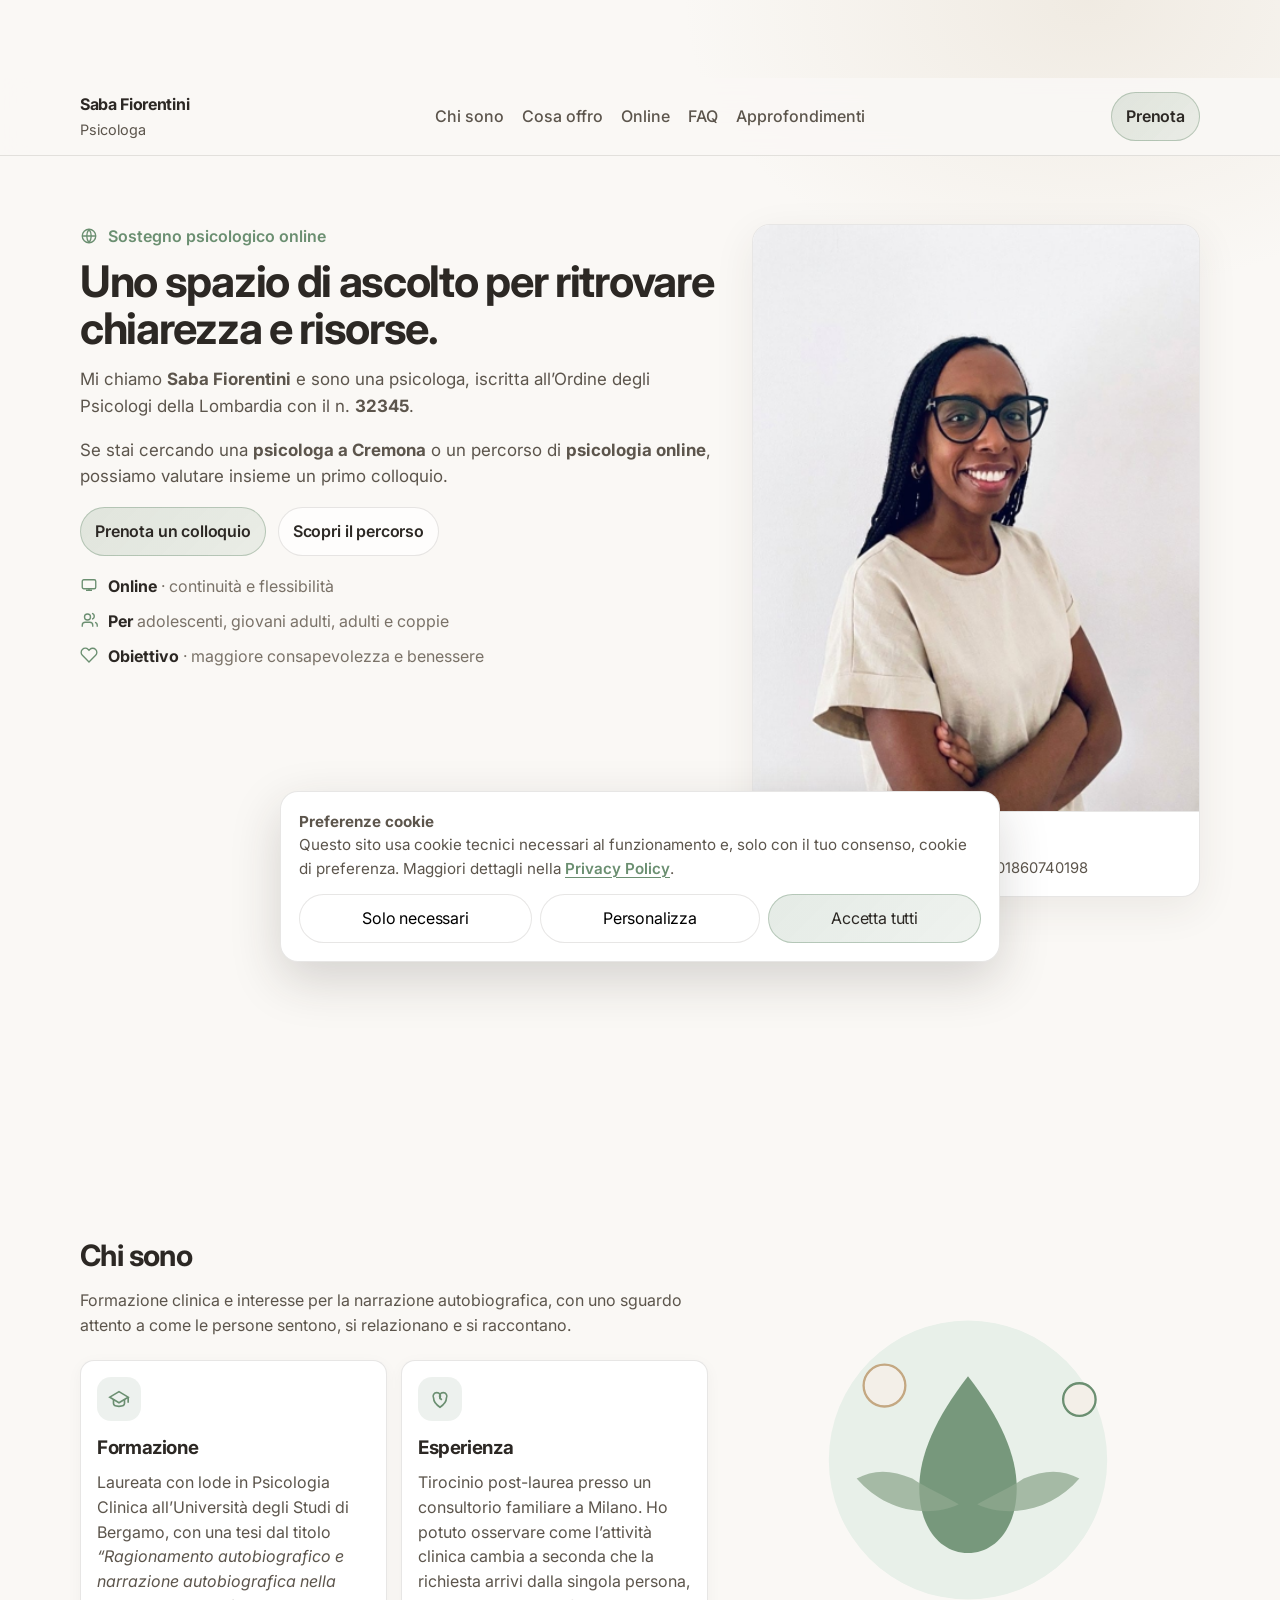
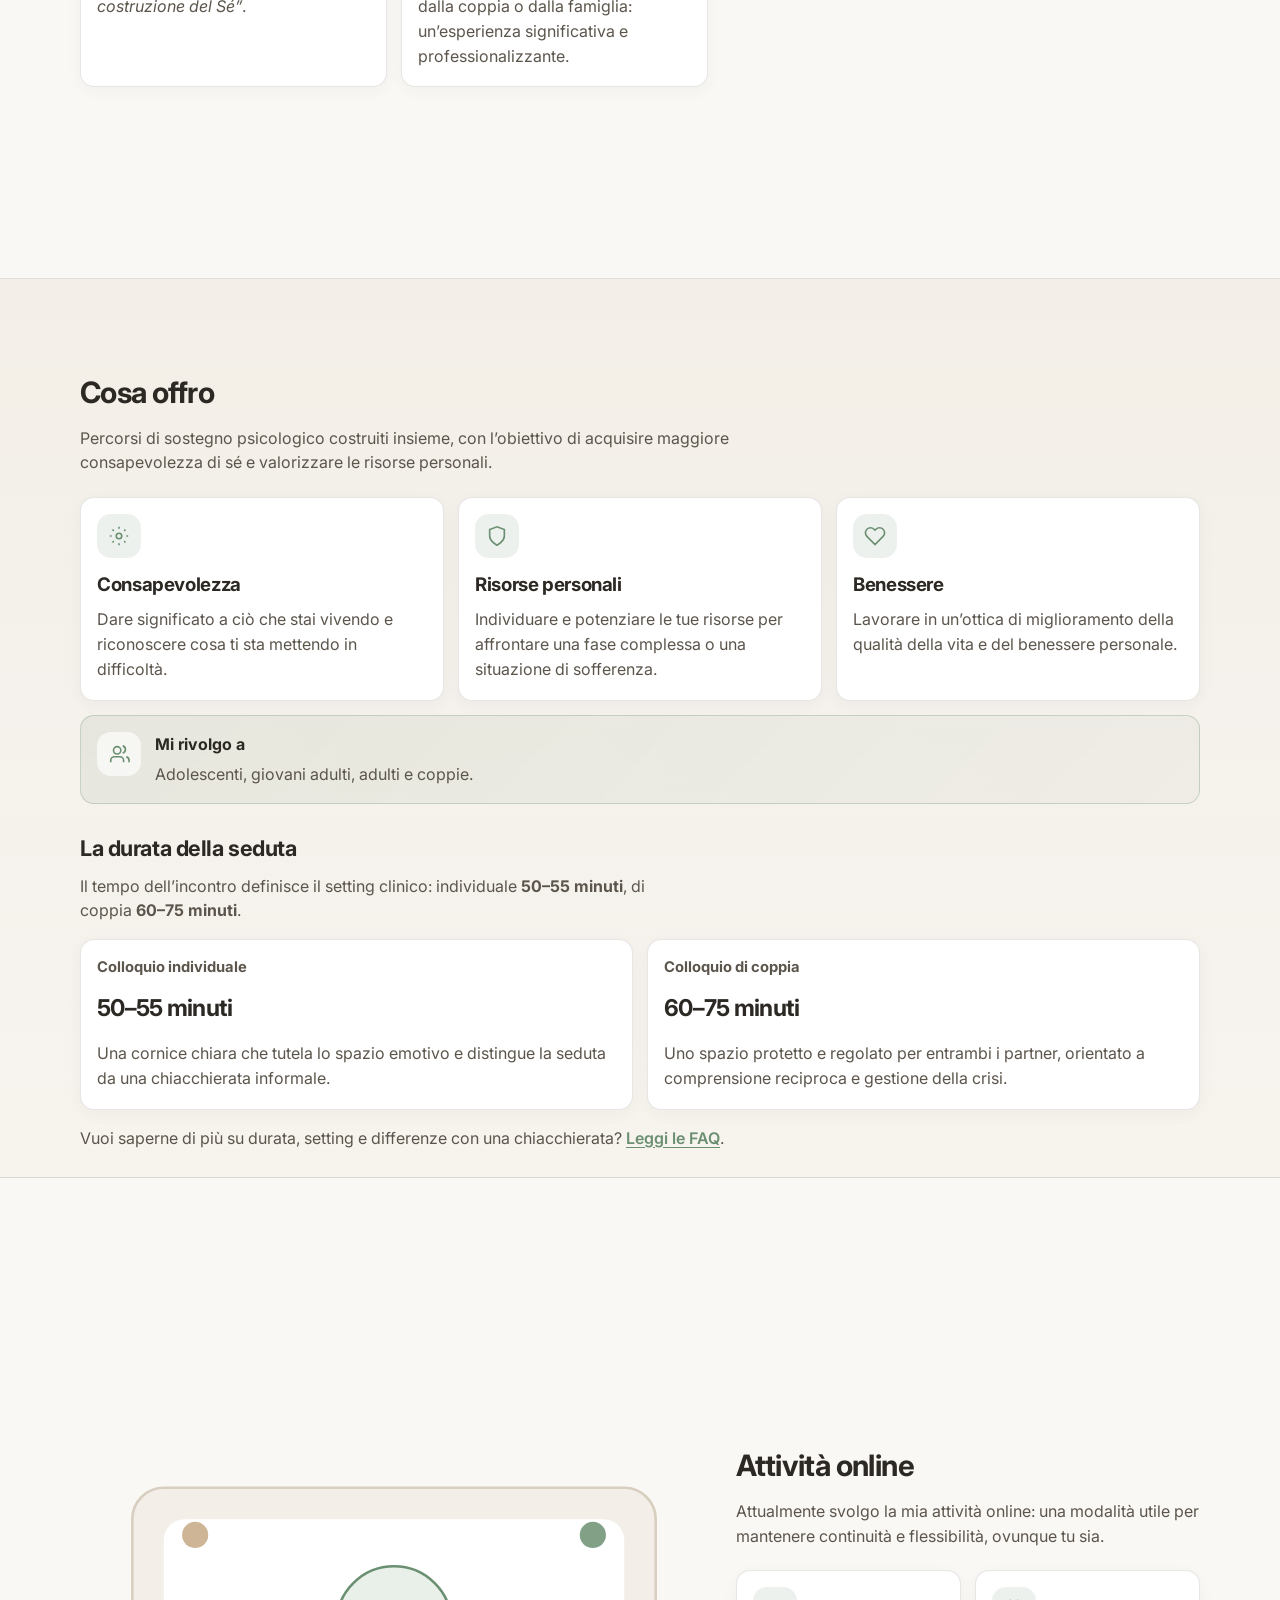
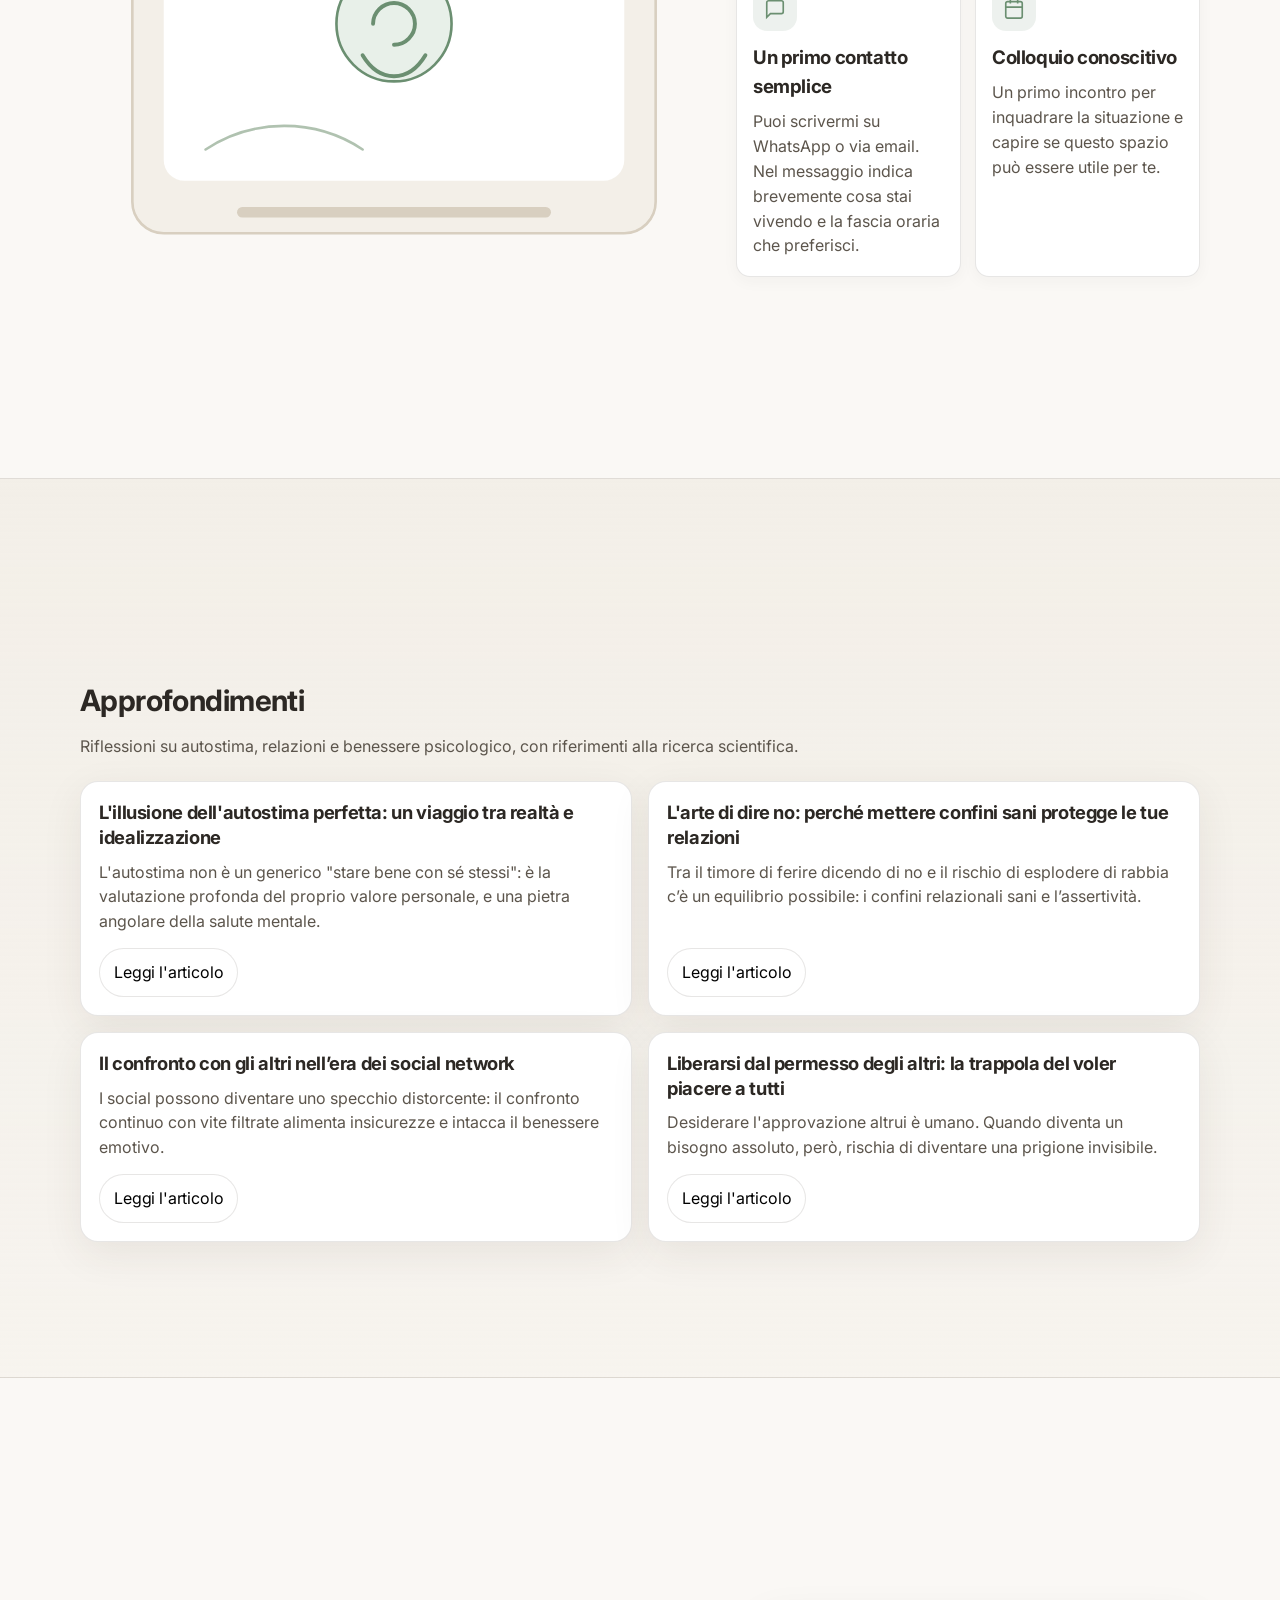
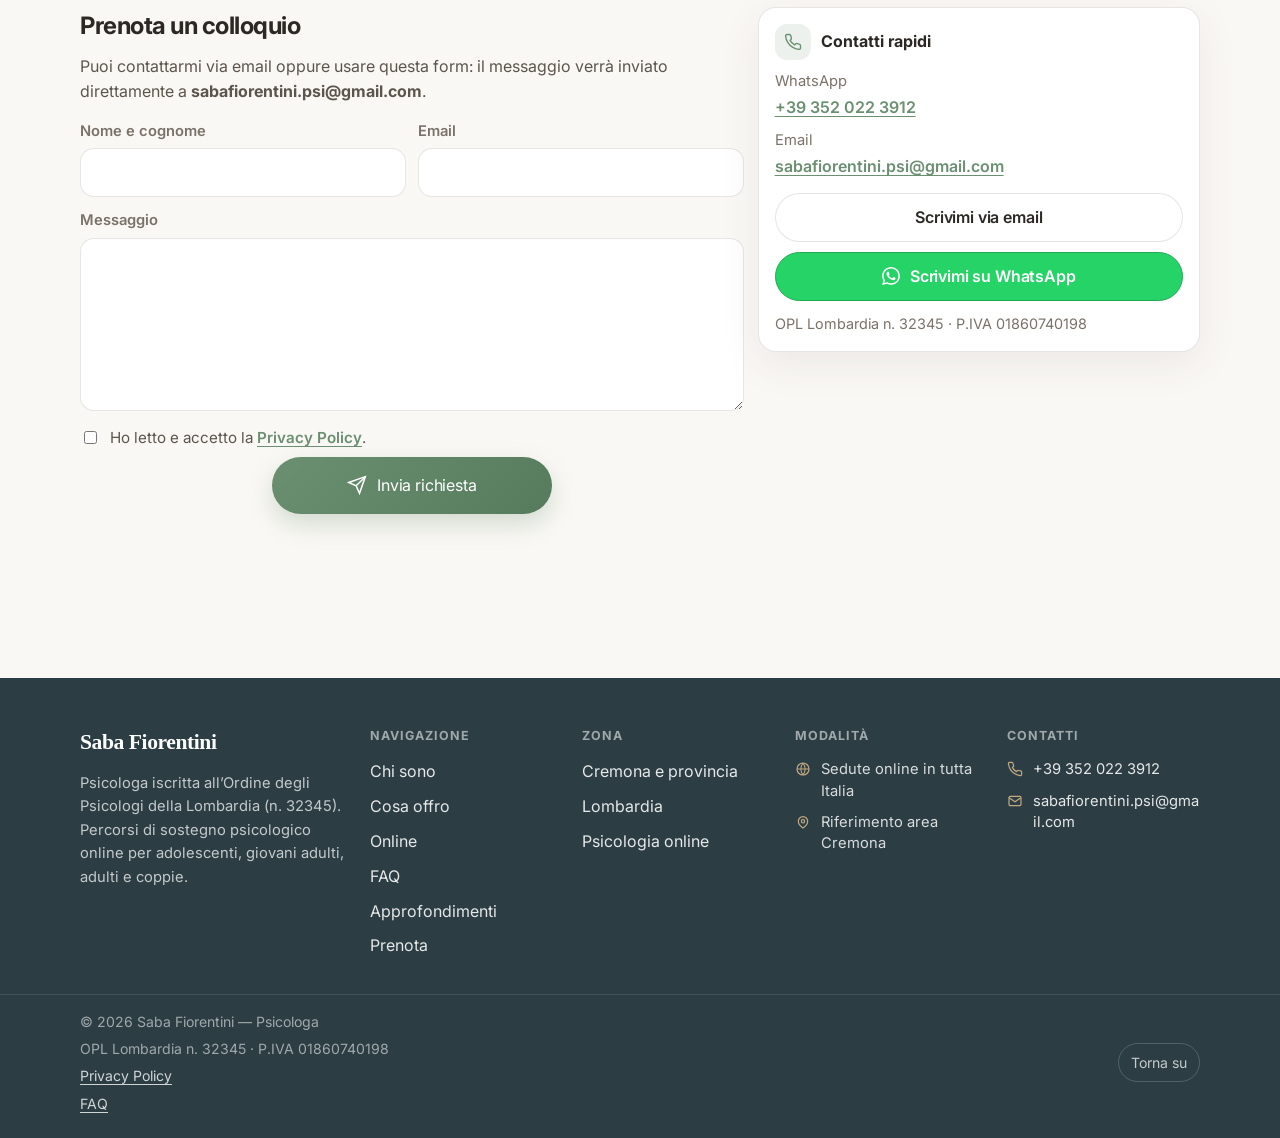
==== index.html @ 9ba02b3e "Add SEO FAQ page and slim session duration section on the homepage. Co-authored-by: Cursor <cursorag" ====
<!doctype html>
<html lang="it" class="no-js">
  <head>
    <!-- Meta, SEO e risorse esterne -->
    <meta charset="UTF-8" />
    <meta name="viewport" content="width=device-width, initial-scale=1" />
    <title>Psicologa a Cremona e online | Saba Fiorentini</title>
    <meta
      name="description"
      content="Saba Fiorentini, psicologa (OPL Lombardia n. 32345). Percorsi di sostegno psicologico online e per chi cerca una psicologa a Cremona: adolescenti, giovani adulti, adulti e coppie."
    />
    <link rel="canonical" href="https://www.sabafiorentinipsicologa.it/" />
    <link rel="sitemap" type="application/xml" href="https://www.sabafiorentinipsicologa.it/sitemap.xml" />
    <meta property="og:type" content="website" />
    <meta property="og:site_name" content="Saba Fiorentini — Psicologa" />
    <meta property="og:url" content="https://www.sabafiorentinipsicologa.it/" />
    <meta property="og:title" content="Psicologa a Cremona e online | Saba Fiorentini" />
    <meta
      property="og:description"
      content="Percorsi di sostegno psicologico online e per chi cerca una psicologa a Cremona. Adolescenti, giovani adulti, adulti e coppie."
    />
    <meta property="og:image" content="https://www.sabafiorentinipsicologa.it/assets/saba-fiorentini.png" />
    <meta property="og:image:alt" content="Saba Fiorentini, psicologa a Cremona e online" />
    <meta property="og:locale" content="it_IT" />
    <meta name="twitter:card" content="summary_large_image" />
    <meta name="twitter:title" content="Psicologa a Cremona e online | Saba Fiorentini" />
    <meta
      name="twitter:description"
      content="Percorsi di sostegno psicologico online e per chi cerca una psicologa a Cremona."
    />
    <meta name="twitter:image" content="https://www.sabafiorentinipsicologa.it/assets/saba-fiorentini.png" />
    <meta name="robots" content="index, follow, max-image-preview:large, max-snippet:-1" />
    <meta name="author" content="Saba Fiorentini" />
    <meta name="geo.region" content="IT-CR" />
    <meta name="geo.placename" content="Cremona" />
    <meta
      name="keywords"
      content="psicologa Cremona, psicologa online, sostegno psicologico, autostima, confini relazionali, confronto sociale, Saba Fiorentini, OPL Lombardia"
    />
    <meta name="theme-color" content="#faf8f5" />
    <link rel="preconnect" href="https://fonts.googleapis.com" />
    <link rel="preconnect" href="https://fonts.gstatic.com" crossorigin />
    <link
      href="https://fonts.googleapis.com/css2?family=Inter:wght@400;500;600;700&display=swap"
      rel="stylesheet"
    />
    <link rel="icon" href="./assets/favicon.png?v=6" type="image/png" sizes="192x192" />
    <link rel="icon" href="./assets/favicon.svg?v=6" type="image/svg+xml" />
    <link rel="apple-touch-icon" href="./assets/favicon.png?v=6" />
    <link rel="stylesheet" href="./styles.css" />
  </head>
  <body>
    <!-- Accessibilità: salta la navigazione -->
    <a class="skip-link" href="#contenuto">Vai al contenuto</a>

    <!-- Header sticky con menu desktop e hamburger mobile -->
    <header class="site-header">
      <div class="container header-inner">
        <a class="brand" href="#top" aria-label="Home">
          <span class="brand__name">Saba Fiorentini</span>
          <span class="brand__role">Psicologa</span>
        </a>

        <nav class="nav" id="nav-menu" aria-label="Navigazione principale">
          <a href="#chi-sono">Chi sono</a>
          <a href="#cosa-offro">Cosa offro</a>
          <a href="#online">Online</a>
          <a href="./faq.html">FAQ</a>
          <a href="#approfondimenti">Approfondimenti</a>
        </nav>

        <div class="header-actions">
          <button
            class="nav-toggle"
            type="button"
            aria-expanded="false"
            aria-controls="nav-menu"
            aria-label="Apri menu"
          >
            <span class="nav-toggle__bar"></span>
            <span class="nav-toggle__bar"></span>
            <span class="nav-toggle__bar"></span>
          </button>
          <a class="btn btn--primary header-cta" href="#prenota">Prenota</a>
        </div>
      </div>
    </header>

    <main id="contenuto">
      <!-- Hero: presentazione e call-to-action principali -->
      <section class="hero" id="top">
        <div class="container hero-inner">
          <div class="hero-copy">
            <p class="eyebrow">
              <svg class="eyebrow__icon" viewBox="0 0 24 24" fill="none" stroke="currentColor" stroke-width="1.8" aria-hidden="true"><circle cx="12" cy="12" r="9"/><path d="M3 12h18M12 3a15 15 0 010 18M12 3a15 15 0 000 18"/></svg>
              Sostegno psicologico online
            </p>
            <h1>Uno spazio di ascolto per ritrovare chiarezza e risorse.</h1>
            <p class="lead">
              Mi chiamo <strong>Saba Fiorentini</strong> e sono una psicologa,
              iscritta all’Ordine degli Psicologi della Lombardia con il n.
              <strong>32345</strong>.
            </p>
            <p class="lead">
              Se stai cercando una <strong>psicologa a Cremona</strong> o un
              percorso di <strong>psicologia online</strong>, possiamo valutare
              insieme un primo colloquio.
            </p>

            <div class="hero-actions">
              <a class="btn btn--primary" href="#prenota">Prenota un colloquio</a>
              <a class="btn btn--ghost" href="#cosa-offro">Scopri il percorso</a>
            </div>

            <ul class="hero-highlights" aria-label="Informazioni principali">
              <li>
                <svg class="hero-highlights__icon" viewBox="0 0 24 24" fill="none" stroke="currentColor" stroke-width="1.8" aria-hidden="true"><rect x="3" y="5" width="18" height="12" rx="2"/><path d="M8 19h8M12 17v2"/></svg>
                <span><strong>Online</strong> · continuità e flessibilità</span>
              </li>
              <li>
                <svg class="hero-highlights__icon" viewBox="0 0 24 24" fill="none" stroke="currentColor" stroke-width="1.8" aria-hidden="true"><path d="M17 21v-2a4 4 0 00-4-4H7a4 4 0 00-4 4v2"/><circle cx="10" cy="8" r="4"/><path d="M23 21v-2a4 4 0 00-3-3.87M16 3.13a4 4 0 010 7.75"/></svg>
                <span><strong>Per</strong> adolescenti, giovani adulti, adulti e coppie</span>
              </li>
              <li>
                <svg class="hero-highlights__icon" viewBox="0 0 24 24" fill="none" stroke="currentColor" stroke-width="1.8" aria-hidden="true"><path d="M20.84 4.61a5.5 5.5 0 00-7.78 0L12 5.67l-1.06-1.06a5.5 5.5 0 00-7.78 7.78L12 21.23l8.84-8.84a5.5 5.5 0 000-7.78z"/></svg>
                <span><strong>Obiettivo</strong> · maggiore consapevolezza e benessere</span>
              </li>
            </ul>
          </div>

          <div class="hero-card" aria-label="Foto e dati professionali">
            <img
              class="hero-photo"
              src="./assets/saba-fiorentini.png"
              width="900"
              height="1100"
              alt="Saba Fiorentini, psicologa a Cremona e online"
              loading="eager"
              decoding="async"
            />
            <div class="hero-meta">
              <p class="hero-meta__name">Saba Fiorentini</p>
              <p class="hero-meta__detail">
                Psicologa · OPL n. 32345 · P.IVA 01860740198
              </p>
            </div>
          </div>
        </div>
      </section>

      <!-- Chi sono: formazione ed esperienza -->
      <section class="section" id="chi-sono">
        <div class="container">
          <div class="section-layout">
            <div class="section-layout__content">
              <div class="section-head">
                <h2>Chi sono</h2>
                <p>
                  Formazione clinica e interesse per la narrazione autobiografica,
                  con uno sguardo attento a come le persone sentono, si relazionano e
                  si raccontano.
                </p>
              </div>

              <div class="grid grid--two">
                <div class="card card--icon">
                  <div class="card-icon" aria-hidden="true">
                    <svg viewBox="0 0 24 24" fill="none" stroke="currentColor" stroke-width="1.8"><path d="M22 10v6M2 10l10-6 10 6-10 6-10-6z"/><path d="M6 12v5c0 2 3 3 6 3s6-1 6-3v-5"/></svg>
                  </div>
                  <h3>Formazione</h3>
                  <p>
                    Laureata con lode in Psicologia Clinica all’Università degli
                    Studi di Bergamo, con una tesi dal titolo
                    <em
                      >“Ragionamento autobiografico e narrazione autobiografica nella
                      costruzione del Sé”</em
                    >.
                  </p>
                </div>

                <div class="card card--icon">
                  <div class="card-icon" aria-hidden="true">
                    <svg viewBox="0 0 24 24" fill="none" stroke="currentColor" stroke-width="1.8"><path d="M12 21s-7-4.5-7-10a4 4 0 117 0 4 4 0 117 0c0 5.5-7 10-7 10z"/><path d="M12 7v4l2 2"/></svg>
                  </div>
                  <h3>Esperienza</h3>
                  <p>
                    Tirocinio post-laurea presso un consultorio familiare a Milano.
                    Ho potuto osservare come l’attività clinica cambia a seconda che
                    la richiesta arrivi dalla singola persona, dalla coppia o dalla
                    famiglia: un’esperienza significativa e professionalizzante.
                  </p>
                </div>
              </div>
            </div>
            <div class="section-visual" aria-hidden="true">
              <img src="./assets/wellness-leaves.svg" alt="" width="400" height="320" loading="lazy" decoding="async" />
            </div>
          </div>
        </div>
      </section>

      <!-- Cosa offro: aree di intervento -->
      <section class="section section--alt" id="cosa-offro">
        <div class="container">
          <div class="section-head">
            <h2>Cosa offro</h2>
            <p>
              Percorsi di sostegno psicologico costruiti insieme, con l’obiettivo
              di acquisire maggiore consapevolezza di sé e valorizzare le risorse
              personali.
            </p>
          </div>

          <div class="grid grid--three">
            <div class="card card--icon">
              <div class="card-icon" aria-hidden="true">
                <svg viewBox="0 0 24 24" fill="none" stroke="currentColor" stroke-width="1.8"><circle cx="12" cy="12" r="3"/><path d="M12 2v2M12 20v2M4.93 4.93l1.41 1.41M17.66 17.66l1.41 1.41M2 12h2M20 12h2M4.93 19.07l1.41-1.41M17.66 6.34l1.41-1.41"/></svg>
              </div>
              <h3>Consapevolezza</h3>
              <p>
                Dare significato a ciò che stai vivendo e riconoscere cosa ti
                sta mettendo in difficoltà.
              </p>
            </div>
            <div class="card card--icon">
              <div class="card-icon" aria-hidden="true">
                <svg viewBox="0 0 24 24" fill="none" stroke="currentColor" stroke-width="1.8"><path d="M12 22s8-4 8-10V5l-8-3-8 3v7c0 6 8 10 8 10z"/></svg>
              </div>
              <h3>Risorse personali</h3>
              <p>
                Individuare e potenziare le tue risorse per affrontare una fase
                complessa o una situazione di sofferenza.
              </p>
            </div>
            <div class="card card--icon">
              <div class="card-icon" aria-hidden="true">
                <svg viewBox="0 0 24 24" fill="none" stroke="currentColor" stroke-width="1.8"><path d="M20.84 4.61a5.5 5.5 0 00-7.78 0L12 5.67l-1.06-1.06a5.5 5.5 0 00-7.78 7.78L12 21.23l8.84-8.84a5.5 5.5 0 000-7.78z"/></svg>
              </div>
              <h3>Benessere</h3>
              <p>
                Lavorare in un’ottica di miglioramento della qualità della vita
                e del benessere personale.
              </p>
            </div>
          </div>

          <div class="callout callout--icon">
            <div class="callout-icon" aria-hidden="true">
              <svg viewBox="0 0 24 24" fill="none" stroke="currentColor" stroke-width="1.8"><path d="M17 21v-2a4 4 0 00-4-4H7a4 4 0 00-4 4v2"/><circle cx="10" cy="8" r="4"/><path d="M23 21v-2a4 4 0 00-3-3.87M16 3.13a4 4 0 010 7.75"/></svg>
            </div>
            <div>
              <p class="callout__title">Mi rivolgo a</p>
              <p class="callout__body">
                Adolescenti, giovani adulti, adulti e coppie.
              </p>
            </div>
          </div>

          <div class="session-info">
            <div class="section-head section-head--nested">
              <h3>La durata della seduta</h3>
              <p>
                Il tempo dell’incontro definisce il setting clinico: individuale
                <strong>50–55 minuti</strong>, di coppia <strong>60–75 minuti</strong>.
              </p>
            </div>
            <div class="grid grid--two">
              <article class="card session-card">
                <p class="session-card__label">Colloquio individuale</p>
                <h4 class="session-card__duration">50–55 minuti</h4>
                <p>
                  Una cornice chiara che tutela lo spazio emotivo e distingue la
                  seduta da una chiacchierata informale.
                </p>
              </article>
              <article class="card session-card">
                <p class="session-card__label">Colloquio di coppia</p>
                <h4 class="session-card__duration">60–75 minuti</h4>
                <p>
                  Uno spazio protetto e regolato per entrambi i partner, orientato
                  a comprensione reciproca e gestione della crisi.
                </p>
              </article>
            </div>
            <p class="session-info__more">
              Vuoi saperne di più su durata, setting e differenze con una
              chiacchierata?
              <a href="./faq.html#durata-seduta">Leggi le FAQ</a>.
            </p>
          </div>
        </div>
      </section>

      <!-- Attività online -->
      <section class="section" id="online">
        <div class="container">
          <div class="section-layout section-layout--reverse">
            <div class="section-layout__content">
              <div class="section-head">
                <h2>Attività online</h2>
                <p>
                  Attualmente svolgo la mia attività online: una modalità utile per
                  mantenere continuità e flessibilità, ovunque tu sia.
                </p>
              </div>

              <div class="grid grid--two">
                <div class="card card--icon">
                  <div class="card-icon" aria-hidden="true">
                    <svg viewBox="0 0 24 24" fill="none" stroke="currentColor" stroke-width="1.8"><path d="M21 15a2 2 0 01-2 2H7l-4 4V5a2 2 0 012-2h14a2 2 0 012 2z"/></svg>
                  </div>
                  <h3>Un primo contatto semplice</h3>
                  <p>
                    Puoi scrivermi su WhatsApp o via email. Nel messaggio indica
                    brevemente cosa stai vivendo e la fascia oraria che preferisci.
                  </p>
                </div>
                <div class="card card--icon">
                  <div class="card-icon" aria-hidden="true">
                    <svg viewBox="0 0 24 24" fill="none" stroke="currentColor" stroke-width="1.8"><rect x="3" y="4" width="18" height="18" rx="2"/><path d="M16 2v4M8 2v4M3 10h18"/></svg>
                  </div>
                  <h3>Colloquio conoscitivo</h3>
                  <p>
                    Un primo incontro per inquadrare la situazione e capire se questo
                    spazio può essere utile per te.
                  </p>
                </div>
              </div>
            </div>
            <div class="section-visual">
              <img src="./assets/online-session.svg" alt="Illustrazione di un colloquio psicologico online" width="480" height="360" loading="lazy" decoding="async" />
            </div>
          </div>
        </div>
      </section>

      <!-- Approfondimenti: contenuti caricati da data/posts.json -->
      <section class="section section--alt" id="approfondimenti">
        <div class="container">
          <div class="section-head">
            <h2>Approfondimenti</h2>
            <p>
              Riflessioni su autostima, relazioni e benessere psicologico, con
              riferimenti alla ricerca scientifica.
            </p>
          </div>
          <div class="posts-grid" id="posts-list" aria-live="polite">
            <p class="posts-empty">Caricamento articoli…</p>
          </div>
          <noscript>
            <ul class="posts-seo-list">
              <li>
                <a href="#post/autostima"
                  >L'illusione dell'autostima perfetta: un viaggio tra realtà e
                  idealizzazione</a
                >
              </li>
              <li>
                <a href="#post/confini-relazionali"
                  >L'arte di dire no: perché mettere confini sani protegge le tue
                  relazioni</a
                >
              </li>
              <li>
                <a href="#post/confronto-social"
                  >Il confronto con gli altri nell’era dei social network</a
                >
              </li>
              <li>
                <a href="#post/voler-piacere-a-tutti"
                  >Liberarsi dal permesso degli altri: la trappola del voler
                  piacere a tutti</a
                >
              </li>
            </ul>
          </noscript>
        </div>
      </section>

      <!-- Prenota: form contatti (FormSubmit) + contatti rapidi desktop -->
      <section class="section" id="prenota">
        <div class="container">
          <div class="cta">
            <div class="cta-copy">
              <h2>Prenota un colloquio</h2>
              <p>
                Puoi contattarmi via email oppure usare questa form: il messaggio
                verrà inviato direttamente a
                <strong>sabafiorentini.psi@gmail.com</strong>.
              </p>
              <form
                class="form"
                id="contact-form"
                action="https://formsubmit.co/sabafiorentini.psi@gmail.com"
                method="POST"
              >
                <input type="hidden" name="_subject" value="Richiesta dal sito - Saba Fiorentini" />
                <input type="hidden" name="_captcha" value="false" />
                <input type="hidden" name="_template" value="table" />
                <input type="hidden" name="_next" value="./grazie.html" />
                <input type="text" name="_honey" tabindex="-1" autocomplete="off" class="honey" aria-hidden="true" />

                <div class="form-grid">
                  <label class="field">
                    <span>Nome e cognome</span>
                    <input name="nome" type="text" autocomplete="name" required />
                  </label>
                  <label class="field">
                    <span>Email</span>
                    <input name="email" type="email" autocomplete="email" required />
                  </label>
                </div>

                <label class="field">
                  <span>Messaggio</span>
                  <textarea name="messaggio" rows="6" required></textarea>
                </label>

                <label class="consent">
                  <input type="checkbox" name="privacy" value="accettata" required />
                  <span>
                    Ho letto e accetto la
                    <a href="./privacy.html" target="_blank" rel="noopener">Privacy Policy</a>.
                  </span>
                </label>

                <div class="cta-actions">
                  <button class="btn btn--submit" type="submit" id="contact-submit">
                    <svg class="btn__icon" viewBox="0 0 24 24" fill="none" stroke="currentColor" stroke-width="1.8" aria-hidden="true">
                      <path d="M22 2L11 13" />
                      <path d="M22 2L15 22l-4-9-9-4 20-7z" />
                    </svg>
                    <span data-submit-label>Invia richiesta</span>
                  </button>
                </div>
                <p class="form-status" id="form-status" role="status" aria-live="polite" hidden></p>
              </form>
            </div>
            <div class="cta-card">
              <div class="cta-card__header">
                <div class="card-icon card-icon--small" aria-hidden="true">
                  <svg viewBox="0 0 24 24" fill="none" stroke="currentColor" stroke-width="1.8"><path d="M22 16.92v3a2 2 0 01-2.18 2 19.79 19.79 0 01-8.63-3.07 19.5 19.5 0 01-6-6A19.79 19.79 0 012.12 4.18 2 2 0 014.11 2h3a2 2 0 012 1.72c.127.96.361 1.903.7 2.81a2 2 0 01-.45 2.11L8.09 9.91a16 16 0 006 6l1.27-1.27a2 2 0 012.11-.45c.907.339 1.85.573 2.81.7A2 2 0 0122 16.92z"/></svg>
                </div>
                <p class="cta-card__kicker">Contatti rapidi</p>
              </div>
              <ul class="cta-card__list">
                <li>
                  <span>WhatsApp</span>
                  <a href="https://wa.me/393520223912" target="_blank" rel="noreferrer"
                    >+39 352 022 3912</a
                  >
                </li>
                <li>
                  <span>Email</span>
                  <a href="mailto:sabafiorentini.psi@gmail.com"
                    >sabafiorentini.psi@gmail.com</a
                  >
                </li>
              </ul>
              <div class="cta-card__actions">
                <a class="btn btn--ghost" href="mailto:sabafiorentini.psi@gmail.com"
                  >Scrivimi via email</a
                >
                <a
                  class="btn btn--whatsapp"
                  href="https://wa.me/393520223912"
                  target="_blank"
                  rel="noreferrer"
                  ><svg class="btn__icon" viewBox="0 0 24 24" fill="currentColor" aria-hidden="true"><path d="M17.472 14.382c-.297-.149-1.758-.867-2.03-.967-.273-.099-.471-.148-.67.15-.197.297-.767.966-.94 1.164-.173.199-.347.223-.644.075-.297-.15-1.255-.463-2.39-1.475-.883-.788-1.48-1.761-1.653-2.059-.173-.297-.018-.458.13-.606.134-.133.298-.347.446-.52.149-.174.198-.298.298-.497.099-.198.05-.371-.025-.52-.075-.149-.669-1.612-.916-2.207-.242-.579-.487-.5-.669-.51-.173-.008-.371-.01-.57-.01-.198 0-.52.074-.792.372-.272.297-1.04 1.016-1.04 2.479 0 1.462 1.065 2.875 1.213 3.074.149.198 2.096 3.2 5.077 4.487.709.306 1.262.489 1.694.625.712.227 1.36.195 1.871.118.571-.085 1.758-.719 2.006-1.413.248-.694.248-1.289.173-1.413-.074-.124-.272-.198-.57-.347m-5.421 7.403h-.004a9.87 9.87 0 01-5.031-1.378l-.361-.214-3.741.982.998-3.648-.235-.374a9.86 9.86 0 01-1.51-5.26c.001-5.45 4.436-9.884 9.888-9.884 2.64 0 5.122 1.03 6.988 2.898a9.825 9.825 0 012.893 6.994c-.003 5.45-4.435 9.884-9.885 9.884m8.413-18.297A11.815 11.815 0 0012.05 0C5.495 0 .16 5.335.157 11.892c0 2.096.547 4.142 1.588 5.945L.057 24l6.305-1.654a11.882 11.882 0 005.683 1.448h.005c6.554 0 11.89-5.335 11.893-11.893a11.821 11.821 0 00-3.48-8.413z"/></svg>Scrivimi su WhatsApp</a
                >
              </div>
              <p class="cta-card__note">
                OPL Lombardia n. 32345 · P.IVA 01860740198
              </p>
            </div>
          </div>
        </div>
      </section>
    </main>

    <!-- Footer multi-colonna -->
    <footer class="site-footer">
      <div class="container footer-back-top">
        <a class="footer-back-top__link" href="#top">Torna su</a>
      </div>
      <div class="container footer-grid">
        <div class="footer-brand">
          <p class="footer-brand__name">Saba Fiorentini</p>
          <p class="footer-brand__text">
            Psicologa iscritta all’Ordine degli Psicologi della Lombardia (n. 32345).
            Percorsi di sostegno psicologico online per adolescenti, giovani adulti, adulti e coppie.
          </p>
        </div>

        <div class="footer-col">
          <p class="footer-col__title">Navigazione</p>
          <ul class="footer-links">
            <li><a href="#chi-sono">Chi sono</a></li>
            <li><a href="#cosa-offro">Cosa offro</a></li>
            <li><a href="#online">Online</a></li>
            <li><a href="./faq.html">FAQ</a></li>
            <li><a href="#approfondimenti">Approfondimenti</a></li>
            <li><a href="#prenota">Prenota</a></li>
          </ul>
        </div>

        <div class="footer-col">
          <p class="footer-col__title">Zona</p>
          <ul class="footer-links">
            <li>Cremona e provincia</li>
            <li>Lombardia</li>
            <li>Psicologia online</li>
          </ul>
        </div>

        <div class="footer-col">
          <p class="footer-col__title">Modalità</p>
          <ul class="footer-links footer-links--icons">
            <li>
              <svg class="footer-icon" viewBox="0 0 24 24" fill="none" stroke="currentColor" stroke-width="1.8" aria-hidden="true"><circle cx="12" cy="12" r="9"/><path d="M3 12h18M12 3a15 15 0 010 18M12 3a15 15 0 000 18"/></svg>
              Sedute online in tutta Italia
            </li>
            <li>
              <svg class="footer-icon" viewBox="0 0 24 24" fill="none" stroke="currentColor" stroke-width="1.8" aria-hidden="true"><path d="M12 21s7-4.5 7-10a7 7 0 10-14 0c0 5.5 7 10 7 10z"/><circle cx="12" cy="11" r="2.5"/></svg>
              Riferimento area Cremona
            </li>
          </ul>
        </div>

        <div class="footer-col">
          <p class="footer-col__title">Contatti</p>
          <ul class="footer-links footer-links--icons">
            <li>
              <svg class="footer-icon" viewBox="0 0 24 24" fill="none" stroke="currentColor" stroke-width="1.8" aria-hidden="true"><path d="M22 16.92v3a2 2 0 01-2.18 2 19.79 19.79 0 01-8.63-3.07 19.5 19.5 0 01-6-6A19.79 19.79 0 012.12 4.18 2 2 0 014.11 2h3a2 2 0 012 1.72c.127.96.361 1.903.7 2.81a2 2 0 01-.45 2.11L8.09 9.91a16 16 0 006 6l1.27-1.27a2 2 0 012.11-.45c.907.339 1.85.573 2.81.7A2 2 0 0122 16.92z"/></svg>
              <a href="tel:+393520223912">+39 352 022 3912</a>
            </li>
            <li>
              <svg class="footer-icon" viewBox="0 0 24 24" fill="none" stroke="currentColor" stroke-width="1.8" aria-hidden="true"><rect x="3" y="5" width="18" height="14" rx="2"/><path d="M3 7l9 6 9-6"/></svg>
              <a href="mailto:sabafiorentini.psi@gmail.com">sabafiorentini.psi@gmail.com</a>
            </li>
          </ul>
        </div>
      </div>

      <div class="footer-bottom">
        <div class="container footer-bottom__inner">
          <p class="footer-bottom__copy">
            <span>© <span id="year"></span> Saba Fiorentini — Psicologa</span>
            <span>OPL Lombardia n. 32345 · P.IVA 01860740198</span>
            <a href="./privacy.html">Privacy Policy</a>
            <a href="./faq.html">FAQ</a>
          </p>
          <a class="footer-bottom__link" href="#top">Torna su</a>
        </div>
      </div>
    </footer>

    <!-- Lettura articolo (contenuto da posts.json) -->
    <div class="post-dialog" id="post-dialog" aria-hidden="true" role="dialog" aria-modal="true" aria-labelledby="post-dialog-title">
      <div class="post-dialog__panel">
        <button class="post-dialog__close" type="button" data-post-close aria-label="Chiudi articolo">
          ×
        </button>
        <h2 class="post-dialog__title" id="post-dialog-title" data-post-title></h2>
        <p class="post-dialog__subtitle" data-post-subtitle></p>
        <div class="post-dialog__body" data-post-body></div>
        <div class="post-dialog__sources" data-post-sources hidden></div>
        <div class="post-dialog__actions">
          <a class="btn btn--primary" href="#prenota" data-post-close>Prenota un colloquio</a>
          <button class="btn btn--ghost" type="button" data-post-close>Chiudi</button>
        </div>
      </div>
    </div>

    <!-- Barra contatti fissa su mobile (visibile solo in sezione Prenota) -->
    <div class="mobile-dock" aria-hidden="true">
      <a
        class="mobile-dock__btn mobile-dock__btn--whatsapp"
        href="https://wa.me/393520223912"
        target="_blank"
        rel="noreferrer"
      >
        <svg class="btn__icon" viewBox="0 0 24 24" fill="currentColor" aria-hidden="true"><path d="M17.472 14.382c-.297-.149-1.758-.867-2.03-.967-.273-.099-.471-.148-.67.15-.197.297-.767.966-.94 1.164-.173.199-.347.223-.644.075-.297-.15-1.255-.463-2.39-1.475-.883-.788-1.48-1.761-1.653-2.059-.173-.297-.018-.458.13-.606.134-.133.298-.347.446-.52.149-.174.198-.298.298-.497.099-.198.05-.371-.025-.52-.075-.149-.669-1.612-.916-2.207-.242-.579-.487-.5-.669-.51-.173-.008-.371-.01-.57-.01-.198 0-.52.074-.792.372-.272.297-1.04 1.016-1.04 2.479 0 1.462 1.065 2.875 1.213 3.074.149.198 2.096 3.2 5.077 4.487.709.306 1.262.489 1.694.625.712.227 1.36.195 1.871.118.571-.085 1.758-.719 2.006-1.413.248-.694.248-1.289.173-1.413-.074-.124-.272-.198-.57-.347m-5.421 7.403h-.004a9.87 9.87 0 01-5.031-1.378l-.361-.214-3.741.982.998-3.648-.235-.374a9.86 9.86 0 01-1.51-5.26c.001-5.45 4.436-9.884 9.888-9.884 2.64 0 5.122 1.03 6.988 2.898a9.825 9.825 0 012.893 6.994c-.003 5.45-4.435 9.884-9.885 9.884m8.413-18.297A11.815 11.815 0 0012.05 0C5.495 0 .16 5.335.157 11.892c0 2.096.547 4.142 1.588 5.945L.057 24l6.305-1.654a11.882 11.882 0 005.683 1.448h.005c6.554 0 11.89-5.335 11.893-11.893a11.821 11.821 0 00-3.48-8.413z"/></svg>
        WhatsApp · risposta in 24h
      </a>
      <a class="mobile-dock__btn mobile-dock__btn--email" href="mailto:sabafiorentini.psi@gmail.com">
        Scrivimi
      </a>
    </div>

    </div>

    <!-- Banner cookie e preferenze -->
    <div class="cookie-banner" id="cookie-banner" hidden>
      <div class="cookie-banner__inner">
        <div class="cookie-banner__copy">
          <p class="cookie-banner__title">Preferenze cookie</p>
          <p>
            Questo sito usa cookie tecnici necessari al funzionamento e, solo con il tuo consenso,
            cookie di preferenza. Maggiori dettagli nella
            <a href="./privacy.html#cookie">Privacy Policy</a>.
          </p>
        </div>
        <div class="cookie-banner__actions">
          <button class="btn btn--ghost cookie-banner__btn" type="button" data-cookie-action="necessary">
            Solo necessari
          </button>
          <button class="btn btn--ghost cookie-banner__btn" type="button" data-cookie-action="customize">
            Personalizza
          </button>
          <button class="btn btn--primary cookie-banner__btn" type="button" data-cookie-action="accept">
            Accetta tutti
          </button>
        </div>
        <div class="cookie-panel" id="cookie-panel" hidden>
          <label class="cookie-option">
            <input type="checkbox" checked disabled />
            <span><strong>Necessari</strong> — essenziali per sicurezza, form e salvataggio delle tue scelte.</span>
          </label>
          <label class="cookie-option">
            <input type="checkbox" id="cookie-preferences" />
            <span><strong>Preferenze</strong> — ricordano impostazioni non essenziali del sito.</span>
          </label>
          <button class="btn btn--primary cookie-banner__btn" type="button" data-cookie-action="save">
            Salva preferenze
          </button>
        </div>
      </div>
    </div>

    <script src="./js/config.js" defer></script>
    <script src="./js/main.js" defer></script>
    <!-- Dati strutturati Schema.org per motori di ricerca -->
    <script type="application/ld+json">
      {
        "@context": "https://schema.org",
        "@graph": [
          {
            "@type": "WebSite",
            "@id": "https://www.sabafiorentinipsicologa.it/#website",
            "url": "https://www.sabafiorentinipsicologa.it/",
            "name": "Saba Fiorentini — Psicologa",
            "inLanguage": "it-IT"
          },
          {
            "@type": "WebPage",
            "@id": "https://www.sabafiorentinipsicologa.it/#webpage",
            "url": "https://www.sabafiorentinipsicologa.it/",
            "name": "Psicologa a Cremona e online | Saba Fiorentini",
            "description": "Saba Fiorentini, psicologa (OPL Lombardia n. 32345). Percorsi di sostegno psicologico online e per chi cerca una psicologa a Cremona.",
            "isPartOf": { "@id": "https://www.sabafiorentinipsicologa.it/#website" },
            "about": { "@id": "https://www.sabafiorentinipsicologa.it/#psychologist" },
            "inLanguage": "it-IT"
          },
          {
            "@type": ["Psychologist", "Person"],
            "@id": "https://www.sabafiorentinipsicologa.it/#psychologist",
            "name": "Saba Fiorentini",
            "jobTitle": "Psicologa",
            "url": "https://www.sabafiorentinipsicologa.it/",
            "image": "https://www.sabafiorentinipsicologa.it/assets/saba-fiorentini.png",
            "email": "sabafiorentini.psi@gmail.com",
            "telephone": "+393520223912",
            "description": "Psicologa iscritta all'Ordine degli Psicologi della Lombardia (n. 32345). Sostegno psicologico online per adolescenti, giovani adulti, adulti e coppie.",
            "areaServed": [
              { "@type": "City", "name": "Cremona" },
              { "@type": "AdministrativeArea", "name": "Lombardia" },
              "Online"
            ],
            "address": {
              "@type": "PostalAddress",
              "addressLocality": "Cremona",
              "addressRegion": "Lombardia",
              "addressCountry": "IT"
            },
            "hasCredential": {
              "@type": "EducationalOccupationalCredential",
              "credentialCategory": "Ordine degli Psicologi della Lombardia",
              "identifier": "32345"
            },
            "alumniOf": {
              "@type": "CollegeOrUniversity",
              "name": "Università degli Studi di Bergamo"
            },
            "knowsAbout": [
              "Psicologia clinica",
              "Sostegno psicologico online",
              "Counseling di coppia",
              "Psicologia degli adolescenti",
              "Autostima",
              "Confini relazionali",
              "Assertività",
              "Confronto sociale"
            ],
            "isAcceptingNewPatients": true
          },
          {
            "@type": "BlogPosting",
            "@id": "https://www.sabafiorentinipsicologa.it/#post/autostima",
            "headline": "L'illusione dell'autostima perfetta: un viaggio tra realtà e idealizzazione",
            "description": "L'autostima come valutazione del proprio valore personale, tra culto della performance e Teoria della Discrepanza del Sé.",
            "datePublished": "2026-07-14",
            "dateModified": "2026-07-26",
            "inLanguage": "it-IT",
            "author": { "@id": "https://www.sabafiorentinipsicologa.it/#psychologist" },
            "publisher": { "@id": "https://www.sabafiorentinipsicologa.it/#psychologist" },
            "mainEntityOfPage": "https://www.sabafiorentinipsicologa.it/#post/autostima",
            "keywords": ["autostima", "sé ideale", "perfezionismo", "sostegno psicologico"]
          },
          {
            "@type": "BlogPosting",
            "@id": "https://www.sabafiorentinipsicologa.it/#post/confini-relazionali",
            "headline": "L'arte di dire no: perché mettere confini sani protegge le tue relazioni",
            "description": "Confini relazionali e comunicazione assertiva per proteggere benessere emotivo e qualità dei legami.",
            "datePublished": "2026-07-14",
            "dateModified": "2026-07-26",
            "inLanguage": "it-IT",
            "author": { "@id": "https://www.sabafiorentinipsicologa.it/#psychologist" },
            "publisher": { "@id": "https://www.sabafiorentinipsicologa.it/#psychologist" },
            "mainEntityOfPage": "https://www.sabafiorentinipsicologa.it/#post/confini-relazionali",
            "keywords": ["confini relazionali", "assertività", "dire di no"]
          },
          {
            "@type": "BlogPosting",
            "@id": "https://www.sabafiorentinipsicologa.it/#post/confronto-social",
            "headline": "Il confronto con gli altri nell’era dei social network",
            "description": "Confronto sociale online, FOMO e impatto di social media su autostima e immagine corporea.",
            "datePublished": "2026-07-14",
            "dateModified": "2026-07-26",
            "inLanguage": "it-IT",
            "author": { "@id": "https://www.sabafiorentinipsicologa.it/#psychologist" },
            "publisher": { "@id": "https://www.sabafiorentinipsicologa.it/#psychologist" },
            "mainEntityOfPage": "https://www.sabafiorentinipsicologa.it/#post/confronto-social",
            "keywords": ["confronto sociale", "social network", "FOMO", "autostima"]
          },
          {
            "@type": "BlogPosting",
            "@id": "https://www.sabafiorentinipsicologa.it/#post/voler-piacere-a-tutti",
            "headline": "Liberarsi dal permesso degli altri: la trappola del voler piacere a tutti",
            "description": "Dipendenza dall'approvazione altrui, locus of control esterno e benessere psicologico.",
            "datePublished": "2026-07-14",
            "dateModified": "2026-07-26",
            "inLanguage": "it-IT",
            "author": { "@id": "https://www.sabafiorentinipsicologa.it/#psychologist" },
            "publisher": { "@id": "https://www.sabafiorentinipsicologa.it/#psychologist" },
            "mainEntityOfPage": "https://www.sabafiorentinipsicologa.it/#post/voler-piacere-a-tutti",
            "keywords": ["approvazione sociale", "locus of control", "ansia sociale"]
          }
        ]
      }
    </script>
  </body>
</html>
---- styles.css ----
/* ==========================================================================
   Variabili CSS — palette, spaziature e dimensioni condivise
   ========================================================================== */
:root {
  --bg: #faf8f5;
  --bg-soft: #f3efe8;
  --card: #ffffff;
  --card-strong: #ffffff;
  --stroke: rgba(60, 50, 40, 0.12);
  --text: #2c2824;
  --muted: #5c554c;
  --muted-2: #7a7268;
  --accent: #6b8f71;
  --accent-2: #8fa88f;
  --accent-soft: rgba(107, 143, 113, 0.12);
  --shadow: 0 12px 40px rgba(60, 50, 40, 0.08);
  --radius: 18px;
  --radius-sm: 14px;
  --container: 1120px;
  --header-height: 72px;
  --section-offset: calc(var(--header-height) + 16px);
}

/* ==========================================================================
   Reset e stili base
   ========================================================================== */
*,
*::before,
*::after {
  box-sizing: border-box;
}

html {
  scroll-behavior: smooth;
  scroll-snap-type: y mandatory;
}

.hero,
.section {
  min-height: 100vh;
  min-height: 100dvh;
  scroll-snap-align: start;
  scroll-snap-stop: always;
  overflow-y: auto;
  display: flex;
  flex-direction: column;
  justify-content: safe center;
  padding-top: var(--section-offset);
  padding-bottom: 24px;
  box-sizing: border-box;
}

section[id] {
  scroll-margin-top: 0;
}

body {
  margin: 0;
  font-family: Inter, system-ui, -apple-system, Segoe UI, Roboto, sans-serif;
  background: radial-gradient(1200px 800px at 15% -10%, rgba(143, 168, 143, 0.18), transparent 55%),
    radial-gradient(900px 650px at 85% 0%, rgba(210, 195, 170, 0.25), transparent 45%),
    radial-gradient(900px 650px at 50% 120%, rgba(107, 143, 113, 0.1), transparent 40%),
    var(--bg);
  color: var(--text);
  line-height: 1.55;
}

a {
  color: inherit;
  text-underline-offset: 0.18em;
}

/* ==========================================================================
   Layout: container, scroll snap e sezioni full-page
   ========================================================================== */
.container {
  width: min(var(--container), calc(100% - 40px));
  margin: 0 auto;
}

.skip-link {
  position: absolute;
  left: -9999px;
  top: auto;
  width: 1px;
  height: 1px;
  overflow: hidden;
}

.skip-link:focus {
  left: 14px;
  top: 14px;
  width: auto;
  height: auto;
  padding: 10px 12px;
  background: var(--card);
  border: 1px solid var(--stroke);
  border-radius: 12px;
  z-index: 999;
}

/* ==========================================================================
   Header e navigazione
   ========================================================================== */
.site-header {
  position: sticky;
  top: 0;
  z-index: 50;
  backdrop-filter: blur(14px);
  background: rgba(250, 248, 245, 0.88);
  border-bottom: 1px solid var(--stroke);
}

.header-inner {
  display: flex;
  align-items: center;
  justify-content: space-between;
  gap: 18px;
  padding: 14px 0;
  position: relative;
}

.header-actions {
  display: flex;
  align-items: center;
  gap: 10px;
  flex-shrink: 0;
}

.nav-toggle {
  display: none;
  flex-direction: column;
  justify-content: center;
  gap: 5px;
  width: 42px;
  height: 42px;
  padding: 10px;
  border: 1px solid var(--stroke);
  border-radius: 999px;
  background: rgba(255, 255, 255, 0.7);
  cursor: pointer;
}

.nav-toggle__bar {
  display: block;
  width: 100%;
  height: 2px;
  border-radius: 999px;
  background: var(--text);
  transition: transform 160ms ease, opacity 160ms ease;
}

.nav-toggle.is-open .nav-toggle__bar:nth-child(1) {
  transform: translateY(7px) rotate(45deg);
}

.nav-toggle.is-open .nav-toggle__bar:nth-child(2) {
  opacity: 0;
}

.nav-toggle.is-open .nav-toggle__bar:nth-child(3) {
  transform: translateY(-7px) rotate(-45deg);
}

.brand {
  display: grid;
  gap: 2px;
  text-decoration: none;
}

.brand__name {
  font-weight: 700;
  letter-spacing: -0.02em;
}

.brand__role {
  font-size: 0.9rem;
  color: var(--muted);
}

.nav {
  display: flex;
  align-items: center;
  gap: 18px;
}

.nav a {
  text-decoration: none;
  color: var(--muted);
  font-weight: 500;
}

.nav a:hover {
  color: var(--text);
}

.header-cta {
  display: inline-flex;
}

.btn {
  display: inline-flex;
  align-items: center;
  justify-content: center;
  gap: 10px;
  padding: 11px 14px;
  border-radius: 999px;
  border: 1px solid var(--stroke);
  text-decoration: none;
  font-weight: 600;
  letter-spacing: -0.01em;
  transition: transform 140ms ease, background 140ms ease, border-color 140ms ease, color 140ms ease;
  user-select: none;
}

button.btn {
  font: inherit;
  cursor: pointer;
  appearance: none;
}

.btn:active {
  transform: translateY(1px);
}

.btn--primary {
  border-color: rgba(107, 143, 113, 0.4);
  background: linear-gradient(135deg, rgba(107, 143, 113, 0.18), rgba(143, 168, 143, 0.14));
  color: var(--text);
}

.btn--primary:hover {
  border-color: rgba(107, 143, 113, 0.55);
  background: linear-gradient(135deg, rgba(107, 143, 113, 0.28), rgba(143, 168, 143, 0.22));
}

.btn--ghost {
  background: rgba(255, 255, 255, 0.7);
}

.btn--ghost:hover {
  background: #ffffff;
  border-color: rgba(60, 50, 40, 0.2);
}

.btn--whatsapp {
  border-color: #1faa52;
  background: #25d366;
  color: #ffffff;
}

.btn--whatsapp:hover {
  border-color: #1faa52;
  background: #1faa52;
  color: #ffffff;
}

.btn__icon {
  width: 18px;
  height: 18px;
  flex-shrink: 0;
}

.btn--submit {
  min-width: min(100%, 280px);
  padding: 16px 28px;
  font-size: 1.05rem;
  border: none;
  color: #ffffff;
  background: linear-gradient(135deg, #6b8f71, #557a5c);
  box-shadow: 0 10px 24px rgba(107, 143, 113, 0.28);
}

.btn--submit:hover {
  background: linear-gradient(135deg, #5f8266, #4c6d53);
  box-shadow: 0 12px 28px rgba(107, 143, 113, 0.34);
}

.btn--submit .btn__icon {
  width: 20px;
  height: 20px;
}

/* ==========================================================================
   Hero — prima sezione above the fold
   ========================================================================== */
.hero {
  padding-left: 0;
  padding-right: 0;
}

.hero-inner {
  display: grid;
  grid-template-columns: 1.18fr 0.82fr;
  gap: 28px;
  align-items: start;
}

.eyebrow {
  display: inline-flex;
  align-items: center;
  gap: 10px;
  margin: 0 0 10px;
  font-weight: 600;
  color: var(--accent);
}

.eyebrow__icon {
  width: 18px;
  height: 18px;
  flex-shrink: 0;
}

.hero h1 {
  margin: 0 0 14px;
  font-size: clamp(2rem, 3.4vw, 3.15rem);
  line-height: 1.08;
  letter-spacing: -0.03em;
}

.lead {
  margin: 0 0 18px;
  color: var(--muted);
  font-size: 1.06rem;
}

.hero-actions {
  display: flex;
  gap: 12px;
  flex-wrap: wrap;
  margin: 18px 0 18px;
}

.hero-highlights {
  margin: 0;
  padding: 0;
  list-style: none;
  display: grid;
  gap: 10px;
  color: var(--muted-2);
}

.hero-highlights li {
  display: flex;
  align-items: flex-start;
  gap: 10px;
}

.hero-highlights__icon {
  width: 18px;
  height: 18px;
  flex-shrink: 0;
  margin-top: 2px;
  color: var(--accent);
}

.hero-highlights strong {
  color: var(--text);
}

.hero-card {
  border: 1px solid var(--stroke);
  background: var(--card);
  border-radius: var(--radius);
  overflow: hidden;
  box-shadow: var(--shadow);
}

.hero-photo {
  width: 100%;
  height: auto;
  display: block;
  background: var(--bg-soft);
}

.hero-meta {
  padding: 14px 16px 16px;
  border-top: 1px solid var(--stroke);
}

.hero-meta__name {
  margin: 0;
  font-weight: 700;
  letter-spacing: -0.02em;
}

.hero-meta__detail {
  margin: 6px 0 0;
  color: var(--muted);
  font-size: 0.92rem;
}

/* ==========================================================================
   Sezioni interne, griglie e card
   ========================================================================== */
.section {
  padding-left: 0;
  padding-right: 0;
}

.section--alt {
  background: linear-gradient(180deg, var(--bg-soft), rgba(243, 239, 232, 0.5));
  border-top: 1px solid var(--stroke);
  border-bottom: 1px solid var(--stroke);
}

.section-head {
  max-width: 760px;
  margin-bottom: 22px;
}

.section-head h2 {
  margin: 0 0 10px;
  font-size: clamp(1.5rem, 2.3vw, 2rem);
  letter-spacing: -0.02em;
}

.section-head p {
  margin: 0;
  color: var(--muted);
}

.section-layout {
  display: grid;
  grid-template-columns: 1.15fr 0.85fr;
  gap: 28px;
  align-items: center;
}

.section-layout--reverse .section-visual {
  order: -1;
}

.section-visual img {
  width: 100%;
  height: auto;
  display: block;
  border-radius: var(--radius);
}

.card-icon {
  display: inline-flex;
  align-items: center;
  justify-content: center;
  width: 44px;
  height: 44px;
  margin-bottom: 12px;
  border-radius: 14px;
  background: var(--accent-soft);
  color: var(--accent);
}

.card-icon svg {
  width: 22px;
  height: 22px;
}

.card-icon--small {
  width: 36px;
  height: 36px;
  margin-bottom: 0;
  border-radius: 12px;
}

.card-icon--small svg {
  width: 18px;
  height: 18px;
}

.cta-card__header {
  display: flex;
  align-items: center;
  gap: 10px;
  margin-bottom: 10px;
}

.cta-card__header .cta-card__kicker {
  margin: 0;
}

.grid {
  display: grid;
  gap: 14px;
}

.grid--two {
  grid-template-columns: repeat(2, minmax(0, 1fr));
}

.grid--three {
  grid-template-columns: repeat(3, minmax(0, 1fr));
}

.card {
  border: 1px solid var(--stroke);
  background: var(--card);
  border-radius: var(--radius-sm);
  padding: 16px 16px 18px;
  box-shadow: 0 4px 16px rgba(60, 50, 40, 0.04);
}

.card h3 {
  margin: 0 0 8px;
  letter-spacing: -0.02em;
}

.card p {
  margin: 0;
  color: var(--muted);
}

.callout {
  margin-top: 14px;
  border: 1px solid rgba(107, 143, 113, 0.3);
  background: linear-gradient(135deg, rgba(107, 143, 113, 0.1), rgba(143, 168, 143, 0.06));
  border-radius: var(--radius-sm);
  padding: 16px;
}

.callout--icon {
  display: flex;
  align-items: flex-start;
  gap: 14px;
}

.callout-icon {
  display: inline-flex;
  align-items: center;
  justify-content: center;
  width: 44px;
  height: 44px;
  flex-shrink: 0;
  border-radius: 14px;
  background: rgba(255, 255, 255, 0.65);
  color: var(--accent);
}

.callout-icon svg {
  width: 22px;
  height: 22px;
}

.callout__title {
  margin: 0 0 6px;
  font-weight: 700;
}

.callout__body {
  margin: 0;
  color: var(--muted);
}

.session-info {
  margin-top: 28px;
}

.section-head--nested {
  margin-bottom: 16px;
}

.section-head--nested h3 {
  margin: 0 0 8px;
  letter-spacing: -0.02em;
  font-size: 1.35rem;
}

.section-head--nested p {
  margin: 0;
  color: var(--muted);
  max-width: 62ch;
}

.session-card__label {
  margin: 0 0 6px;
  color: var(--accent);
  font-size: 0.92rem;
  font-weight: 700;
}

.session-card__duration {
  margin: 0 0 14px;
  font-size: 1.45rem;
  letter-spacing: -0.03em;
}

.session-card p {
  margin: 0 0 12px;
  color: var(--muted);
}

.session-card p:last-child {
  margin-bottom: 0;
}

.session-info__more {
  margin: 16px 0 0;
  color: var(--muted);
}

.session-info__more a {
  color: var(--accent);
  font-weight: 600;
}

.cta {
  display: grid;
  grid-template-columns: 1.2fr 0.8fr;
  gap: 14px;
  align-items: start;
}

.cta-copy h2 {
  margin: 0 0 10px;
  letter-spacing: -0.02em;
}

.cta-copy p {
  margin: 0 0 16px;
  color: var(--muted);
}

.cta-actions {
  display: flex;
  gap: 12px;
  flex-wrap: wrap;
  justify-content: center;
  margin-top: 8px;
}

.consent {
  display: flex;
  align-items: flex-start;
  gap: 10px;
  margin: 16px 0 8px;
  color: var(--muted);
  font-size: 0.95rem;
  line-height: 1.45;
}

.consent input {
  width: auto;
  margin-top: 4px;
  flex-shrink: 0;
  accent-color: var(--accent);
}

.consent a {
  color: var(--accent);
  font-weight: 600;
}

.btn--disabled {
  opacity: 0.55;
  pointer-events: none;
}

.muted {
  color: var(--muted);
}

/* ==========================================================================
   Form contatti e sezione Prenota
   ========================================================================== */
.form {
  margin-top: 14px;
}

.form-grid {
  display: grid;
  gap: 12px;
  grid-template-columns: repeat(2, minmax(0, 1fr));
  margin-bottom: 12px;
}

.field {
  display: grid;
  gap: 6px;
}

.field span {
  color: var(--muted-2);
  font-size: 0.92rem;
  font-weight: 600;
}

input,
textarea {
  width: 100%;
  border-radius: 14px;
  border: 1px solid var(--stroke);
  background: #ffffff;
  color: var(--text);
  padding: 11px 12px;
  font: inherit;
  outline: none;
}

textarea {
  resize: vertical;
  min-height: 120px;
}

input:focus,
textarea:focus {
  border-color: rgba(107, 143, 113, 0.55);
  box-shadow: 0 0 0 3px rgba(107, 143, 113, 0.12);
}

.form-note {
  margin: 12px 0 0;
  color: var(--muted-2);
  font-size: 0.92rem;
}

.form-status {
  margin: 12px 0 0;
  text-align: center;
  color: var(--accent);
  font-weight: 600;
}

.form-status--error {
  color: #9a3b2f;
}

.honey {
  position: absolute;
  left: -9999px;
  opacity: 0;
  height: 0;
  width: 0;
  overflow: hidden;
}

.cta-card {
  border: 1px solid var(--stroke);
  background: var(--card-strong);
  border-radius: var(--radius);
  padding: 16px;
  box-shadow: var(--shadow);
}

.cta-card__kicker {
  margin: 0 0 10px;
  font-weight: 700;
  color: var(--text);
}

.cta-card__list {
  margin: 0;
  padding: 0;
  list-style: none;
  display: grid;
  gap: 10px;
}

.cta-card__list li {
  display: grid;
  gap: 2px;
}

.cta-card__list span {
  color: var(--muted-2);
  font-size: 0.92rem;
}

.cta-card__list a {
  color: var(--accent);
  font-weight: 600;
}

.cta-card__actions {
  display: grid;
  gap: 10px;
  margin-top: 14px;
}

.cta-card__actions .btn {
  width: 100%;
}

.cta-card__note {
  margin: 12px 0 0;
  color: var(--muted-2);
  font-size: 0.9rem;
}

/* ==========================================================================
   Footer
   ========================================================================== */
.site-footer {
  background: #2c3e44;
  color: rgba(255, 255, 255, 0.88);
  scroll-snap-align: start;
}

.footer-back-top {
  display: none;
}

.footer-grid {
  display: grid;
  grid-template-columns: 1.4fr repeat(4, 1fr);
  gap: 28px 20px;
  padding: 48px 0 36px;
}

.footer-brand__name {
  margin: 0 0 12px;
  font-family: Georgia, "Times New Roman", serif;
  font-size: 1.35rem;
  font-weight: 700;
  letter-spacing: -0.02em;
  color: #ffffff;
}

.footer-brand__text {
  margin: 0;
  color: rgba(255, 255, 255, 0.72);
  font-size: 0.92rem;
  line-height: 1.6;
  max-width: 280px;
}

.footer-col__title {
  margin: 0 0 14px;
  font-size: 0.78rem;
  font-weight: 700;
  letter-spacing: 0.08em;
  text-transform: uppercase;
  color: rgba(255, 255, 255, 0.55);
}

.footer-links {
  margin: 0;
  padding: 0;
  list-style: none;
  display: grid;
  gap: 10px;
}

.footer-links a {
  color: rgba(255, 255, 255, 0.88);
  text-decoration: none;
  overflow-wrap: anywhere;
}

.footer-links a:hover {
  color: #ffffff;
}

.footer-links--icons li {
  display: flex;
  align-items: flex-start;
  gap: 10px;
  color: rgba(255, 255, 255, 0.82);
  font-size: 0.92rem;
  line-height: 1.45;
}

.footer-icon {
  width: 16px;
  height: 16px;
  flex-shrink: 0;
  margin-top: 2px;
  color: #c4a882;
}

.footer-bottom {
  border-top: 1px solid rgba(255, 255, 255, 0.1);
}

.footer-bottom__inner {
  display: flex;
  align-items: center;
  justify-content: space-between;
  gap: 12px;
  flex-wrap: wrap;
  padding: 16px 0 24px;
  color: rgba(255, 255, 255, 0.55);
  font-size: 0.88rem;
}

.footer-bottom__inner p {
  margin: 0;
}

.footer-bottom__copy {
  display: flex;
  flex-direction: column;
  gap: 6px;
  line-height: 1.5;
}

.footer-bottom__link {
  color: rgba(255, 255, 255, 0.72);
  text-decoration: none;
  border: 1px solid rgba(255, 255, 255, 0.18);
  padding: 8px 12px;
  border-radius: 999px;
  font-size: 0.88rem;
}

.footer-bottom__link:hover {
  color: #ffffff;
  border-color: rgba(255, 255, 255, 0.35);
}

/* ==========================================================================
   Barra contatti mobile (WhatsApp + Email)
   ========================================================================== */
.mobile-dock {
  display: none;
}

/* ==========================================================================
   Pagina di conferma invio form (grazie.html)
   ========================================================================== */
.thank-you__title {
  margin: 0 0 10px;
  letter-spacing: -0.02em;
}

.thank-you__text {
  margin: 0;
  color: var(--muted);
}

.thank-you__actions {
  margin-top: 14px;
}

/* ==========================================================================
   Privacy Policy e pagine legali
   ========================================================================== */
.legal-page {
  justify-content: flex-start;
  min-height: auto;
  scroll-snap-align: none;
}

.legal-page__inner {
  max-width: 760px;
  padding: 24px 0 48px;
}

.legal-page h1 {
  margin: 0 0 12px;
  letter-spacing: -0.03em;
}

.legal-page__lead {
  color: var(--muted);
  margin: 0 0 28px;
}

.legal-page h2 {
  margin: 28px 0 10px;
  font-size: 1.15rem;
}

.legal-page p,
.legal-page li {
  color: var(--muted);
}

.legal-page ul {
  padding-left: 1.2em;
}

.legal-page__back {
  margin-top: 36px;
  display: flex;
  flex-wrap: wrap;
  gap: 10px;
}

/* ==========================================================================
   FAQ
   ========================================================================== */
.faq-list {
  display: grid;
  gap: 10px;
}

.faq-item {
  border: 1px solid var(--stroke);
  background: #ffffff;
  border-radius: var(--radius-sm);
  padding: 0 16px;
}

.faq-item summary {
  cursor: pointer;
  list-style: none;
  padding: 16px 0;
  font-weight: 700;
  letter-spacing: -0.01em;
}

.faq-item summary::-webkit-details-marker {
  display: none;
}

.faq-item summary::after {
  content: "+";
  float: right;
  color: var(--accent);
  font-weight: 700;
}

.faq-item[open] summary::after {
  content: "–";
}

.faq-item p {
  margin: 0 0 16px;
  color: var(--muted);
}

.faq-item a {
  color: var(--accent);
  font-weight: 600;
}

/* ==========================================================================
   Banner cookie
   ========================================================================== */
.cookie-banner {
  position: fixed;
  left: 16px;
  right: 16px;
  bottom: 16px;
  z-index: 90;
  max-width: 720px;
  margin: 0 auto;
}

.cookie-banner[hidden] {
  display: none !important;
}

.cookie-banner__inner {
  background: #ffffff;
  border: 1px solid var(--stroke);
  border-radius: var(--radius);
  box-shadow: 0 18px 50px rgba(44, 40, 36, 0.18);
  padding: 18px;
}

.cookie-banner__title {
  margin: 0 0 6px;
  font-weight: 700;
}

.cookie-banner__copy p {
  margin: 0;
  color: var(--muted);
  font-size: 0.95rem;
}

.cookie-banner__copy a {
  color: var(--accent);
  font-weight: 600;
}

.cookie-banner__actions {
  display: flex;
  flex-wrap: wrap;
  gap: 8px;
  margin-top: 14px;
}

.cookie-banner__btn {
  flex: 1 1 auto;
  min-height: 44px;
}

.cookie-panel {
  margin-top: 14px;
  padding-top: 14px;
  border-top: 1px solid var(--stroke);
  display: grid;
  gap: 12px;
}

.cookie-panel[hidden] {
  display: none !important;
}

.cookie-option {
  display: flex;
  gap: 10px;
  align-items: flex-start;
  color: var(--muted);
  font-size: 0.92rem;
}

.cookie-option input {
  width: auto;
  margin-top: 3px;
  accent-color: var(--accent);
}

.footer-bottom__copy a {
  color: rgba(255, 255, 255, 0.78);
  text-decoration: underline;
  text-underline-offset: 0.18em;
}

.footer-bottom__copy a:hover {
  color: #ffffff;
}

@media (max-width: 920px) {
  .cookie-banner {
    left: 10px;
    right: 10px;
    bottom: calc(12px + env(safe-area-inset-bottom, 0px));
  }

  .cookie-banner__actions {
    flex-direction: column;
  }
}

/* ==========================================================================
   Approfondimenti (post da data/posts.json)
   ========================================================================== */
.posts-grid {
  display: grid;
  grid-template-columns: repeat(2, minmax(0, 1fr));
  gap: 16px;
}

.posts-empty {
  margin: 0;
  color: var(--muted);
}

.post-card {
  border: 1px solid var(--stroke);
  background: var(--card);
  border-radius: var(--radius);
  padding: 18px;
  box-shadow: var(--shadow);
  display: flex;
  flex-direction: column;
  gap: 10px;
}

.post-card__date {
  margin: 0;
  color: var(--muted-2);
  font-size: 0.88rem;
  font-weight: 600;
}

.post-card__title {
  margin: 0;
  font-size: 1.15rem;
  letter-spacing: -0.02em;
  line-height: 1.35;
}

.post-card__excerpt {
  margin: 0;
  color: var(--muted);
  flex: 1;
}

.post-card__btn {
  align-self: flex-start;
  margin-top: 4px;
}

body.post-open {
  overflow: hidden;
}

.post-dialog {
  position: fixed;
  inset: 0;
  z-index: 80;
  display: none;
  align-items: flex-start;
  justify-content: center;
  padding: calc(var(--header-height) + 16px) 16px 24px;
  background: rgba(44, 40, 36, 0.45);
  overflow-y: auto;
}

.post-dialog.is-open {
  display: flex;
}

.post-dialog__panel {
  width: min(760px, 100%);
  background: #ffffff;
  border-radius: var(--radius);
  padding: 28px 24px 24px;
  box-shadow: 0 24px 60px rgba(44, 40, 36, 0.22);
  position: relative;
}

.post-dialog__close {
  position: absolute;
  top: 10px;
  right: 12px;
  width: 40px;
  height: 40px;
  border: none;
  background: transparent;
  color: var(--muted);
  font-size: 1.8rem;
  line-height: 1;
  cursor: pointer;
}

.post-dialog__close:hover {
  color: var(--text);
}

.post-dialog__date {
  margin: 0 0 8px;
  color: var(--muted-2);
  font-size: 0.9rem;
  font-weight: 600;
}

.post-dialog__title {
  margin: 0 0 10px;
  letter-spacing: -0.02em;
  line-height: 1.3;
  padding-right: 28px;
}

.post-dialog__subtitle {
  margin: 0 0 18px;
  color: var(--muted);
  font-size: 1.05rem;
}

.post-dialog__body h3 {
  margin: 22px 0 8px;
  font-size: 1.05rem;
}

.post-dialog__body p {
  margin: 0 0 12px;
  color: var(--muted);
}

.post-dialog__sources {
  margin-top: 20px;
  padding-top: 16px;
  border-top: 1px solid var(--stroke);
}

.post-dialog__sources h4 {
  margin: 0 0 10px;
  font-size: 0.95rem;
}

.post-dialog__sources ul,
.post-dialog__sources ol {
  margin: 0;
  padding-left: 18px;
  color: var(--muted-2);
  font-size: 0.88rem;
}

.post-dialog__sources li {
  margin-bottom: 8px;
  line-height: 1.45;
}

.post-dialog__actions {
  display: flex;
  flex-wrap: wrap;
  gap: 10px;
  margin-top: 22px;
}

/* ==========================================================================
   Responsive — tablet e mobile (max-width: 920px)
   ========================================================================== */
@media (max-width: 920px) {
  :root {
    --mobile-dock-height: 76px;
  }

  html {
    scroll-snap-type: y proximity;
  }

  .hero,
  .section {
    scroll-snap-stop: normal;
  }

  .footer-back-top {
    display: block;
    padding-top: 28px;
  }

  #prenota {
    min-height: calc(100dvh - var(--header-height));
    overflow-y: visible;
    scroll-snap-align: none;
    padding-bottom: calc(40px + var(--mobile-dock-height, 76px));
  }

  .footer-back-top__link {
    display: flex;
    align-items: center;
    justify-content: center;
    width: 100%;
    padding: 12px 14px;
    border-radius: 999px;
    border: 1px solid rgba(255, 255, 255, 0.22);
    color: #ffffff;
    text-decoration: none;
    font-weight: 600;
    background: rgba(255, 255, 255, 0.08);
  }

  .footer-back-top__link:hover {
    background: rgba(255, 255, 255, 0.14);
  }

  .footer-grid {
    grid-template-columns: 1fr;
    gap: 28px;
    padding: 20px 0 32px;
  }

  .footer-bottom__link {
    display: none;
  }

  .site-footer {
    padding-bottom: env(safe-area-inset-bottom, 0px);
  }

  .nav-toggle {
    display: inline-flex;
  }

  .nav {
    display: none;
    position: absolute;
    top: 100%;
    left: 0;
    right: 0;
    flex-direction: column;
    align-items: stretch;
    gap: 4px;
    padding: 12px 20px 16px;
    background: rgba(250, 248, 245, 0.98);
    border-bottom: 1px solid var(--stroke);
    box-shadow: 0 12px 24px rgba(60, 50, 40, 0.08);
  }

  .nav.is-open {
    display: flex;
  }

  .nav a {
    padding: 10px 12px;
    border-radius: 12px;
  }

  .nav a:hover {
    background: rgba(107, 143, 113, 0.08);
  }

  .header-cta {
    padding: 10px 12px;
    font-size: 0.92rem;
  }

  .hero-inner {
    grid-template-columns: 1fr;
  }

  .section-layout,
  .section-layout--reverse {
    grid-template-columns: 1fr;
  }

  .section-layout--reverse .section-visual {
    order: 0;
  }

  .section-visual {
    max-width: 360px;
    margin: 0 auto;
  }

  .cta {
    display: block;
  }

  .posts-grid {
    grid-template-columns: 1fr;
  }

  .cta-card {
    display: none;
  }

  /* Fallback: se JS non è attivo, mostra i contatti rapidi nella pagina */
  .no-js .cta-card {
    display: block;
    margin-top: 18px;
  }

  .mobile-dock {
    display: grid;
    grid-template-columns: 1.45fr 1fr;
    gap: 8px;
    position: fixed;
    left: 0;
    right: 0;
    bottom: 0;
    z-index: 40;
    padding: 10px 16px;
    padding-bottom: calc(10px + env(safe-area-inset-bottom, 0px));
    background: #faf8f5;
    border-top: 1px solid var(--stroke);
    box-shadow: 0 -8px 24px rgba(60, 50, 40, 0.1);
    opacity: 0;
    visibility: hidden;
    pointer-events: none;
  }

  .mobile-dock.is-visible {
    opacity: 1;
    visibility: visible;
    pointer-events: auto;
  }

  .mobile-dock__btn {
    display: inline-flex;
    align-items: center;
    justify-content: center;
    gap: 8px;
    min-height: 48px;
    padding: 10px 12px;
    border-radius: 999px;
    text-decoration: none;
    font-weight: 600;
    font-size: 0.88rem;
    line-height: 1.2;
    text-align: center;
    border: none;
  }

  .mobile-dock__btn--whatsapp {
    background: #2d6a6a;
    color: #ffffff;
  }

  .mobile-dock__btn--whatsapp:hover {
    background: #245656;
  }

  .mobile-dock__btn--email {
    background: #a67c52;
    color: #ffffff;
  }

  .mobile-dock__btn--email:hover {
    background: #8f6844;
  }

  .mobile-dock__btn .btn__icon {
    width: 16px;
    height: 16px;
    flex-shrink: 0;
  }

  .footer-brand {
    grid-column: auto;
  }

  .footer-brand__name {
    font-size: 1.5rem;
  }

  .footer-brand__text {
    max-width: none;
    font-size: 1rem;
    line-height: 1.65;
  }

  .footer-col__title {
    font-size: 0.82rem;
    margin-bottom: 12px;
  }

  .footer-links {
    gap: 12px;
    font-size: 1rem;
  }

  .footer-links--icons li {
    font-size: 1rem;
    line-height: 1.55;
  }

  .footer-bottom__inner {
    flex-direction: column;
    align-items: flex-start;
    gap: 16px;
    padding: 20px 0 calc(24px + env(safe-area-inset-bottom, 0px));
    font-size: 0.95rem;
    color: rgba(255, 255, 255, 0.72);
  }

  .footer-bottom__link {
    width: 100%;
    text-align: center;
    padding: 12px 14px;
  }
}

/* ==========================================================================
   Responsive — smartphone (max-width: 720px)
   ========================================================================== */
@media (max-width: 720px) {
  :root {
    --header-height: 64px;
    --section-offset: calc(var(--header-height) + 20px);
  }

  .hero,
  .section {
    justify-content: flex-start;
    scroll-snap-stop: normal;
  }

  .grid--two,
  .grid--three {
    grid-template-columns: 1fr;
  }
  .form-grid {
    grid-template-columns: 1fr;
  }
  .header-inner {
    padding: 12px 0;
  }
  .hero,
  .section {
    padding-bottom: 16px;
  }

  #prenota textarea {
    min-height: 96px;
  }
}
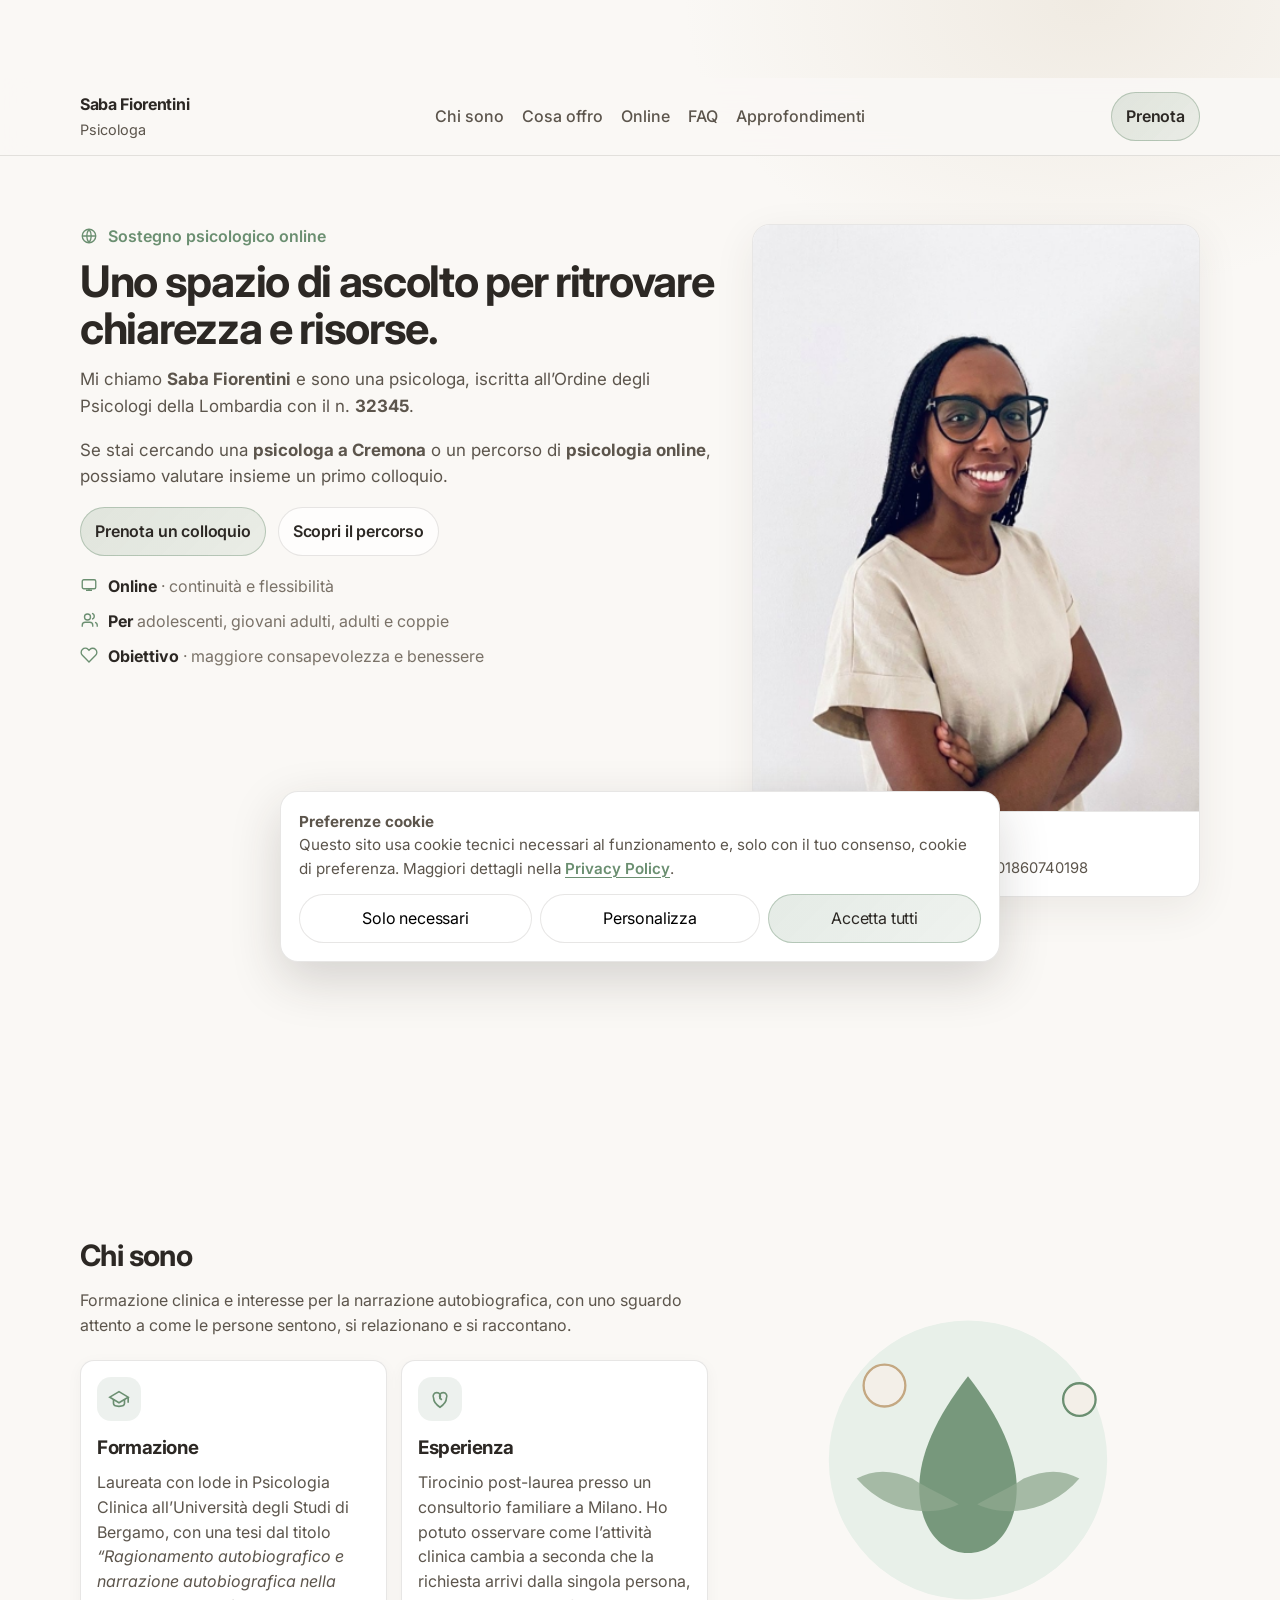
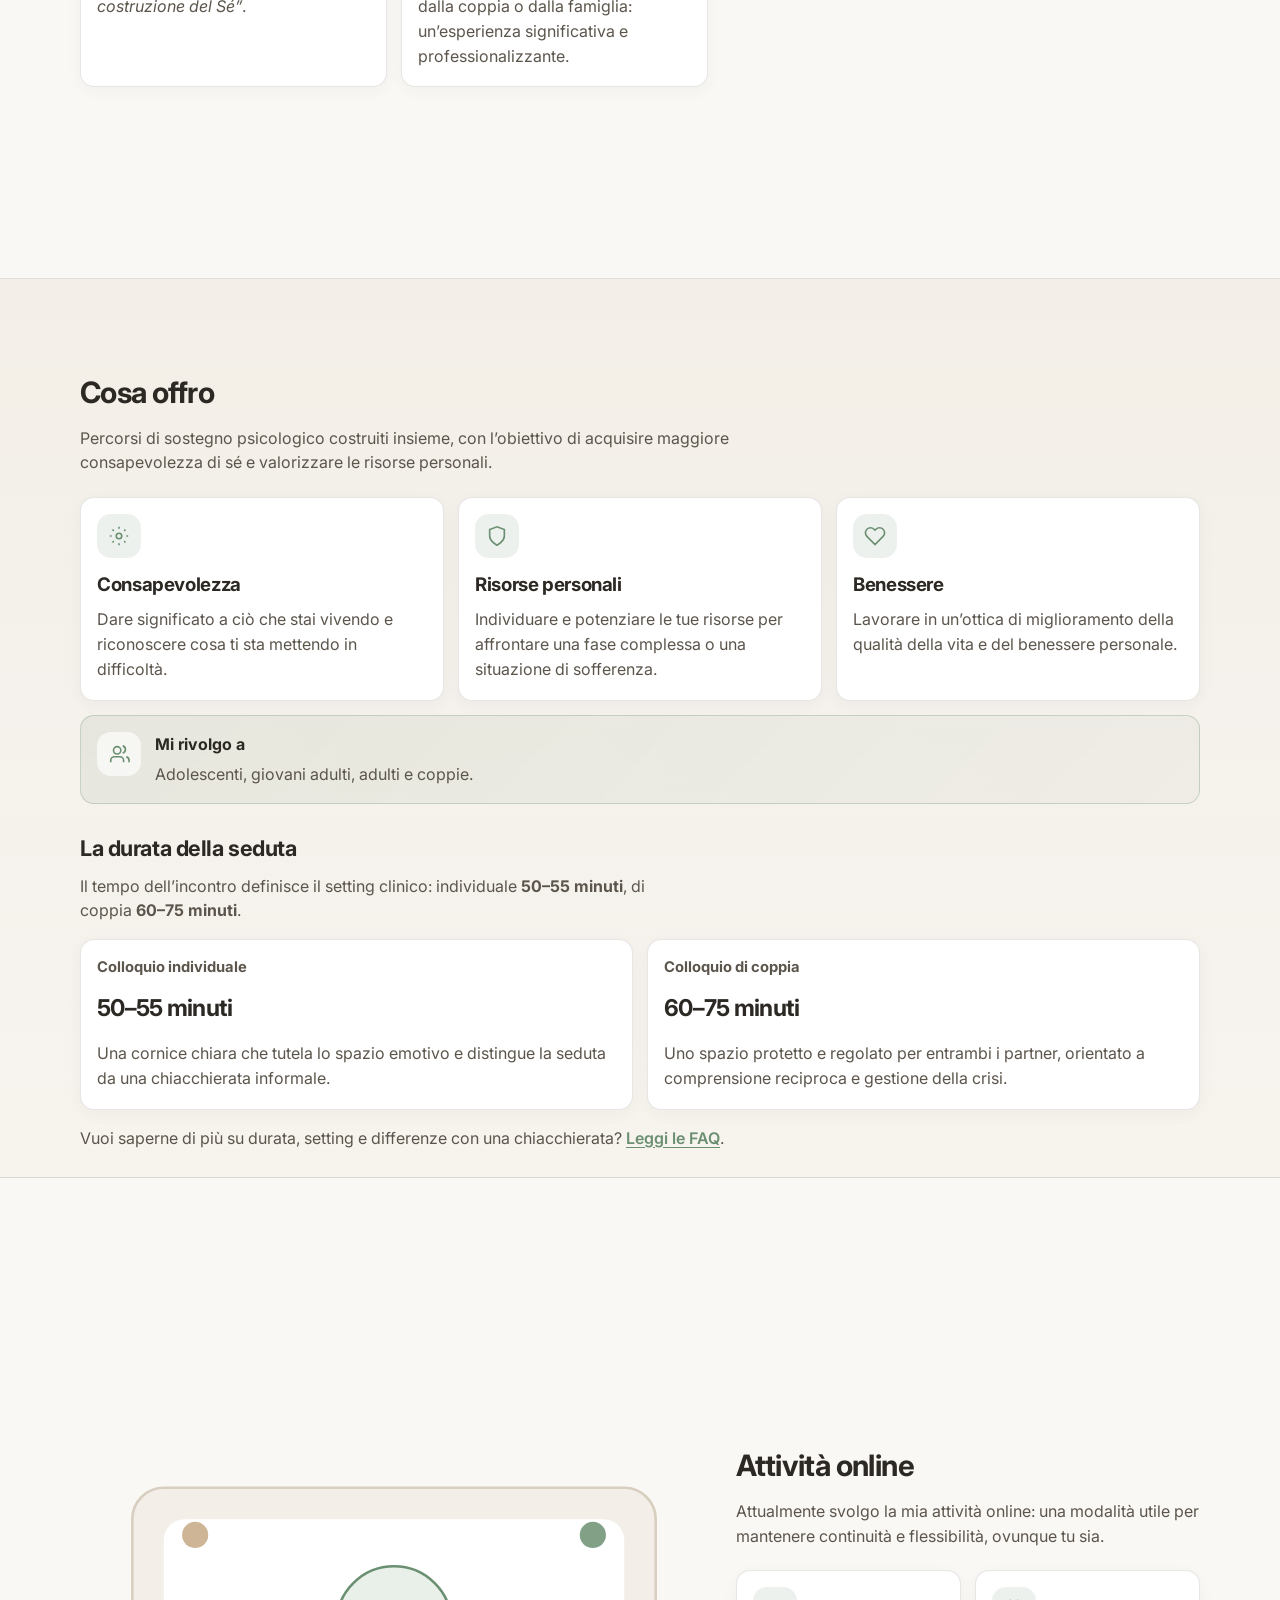
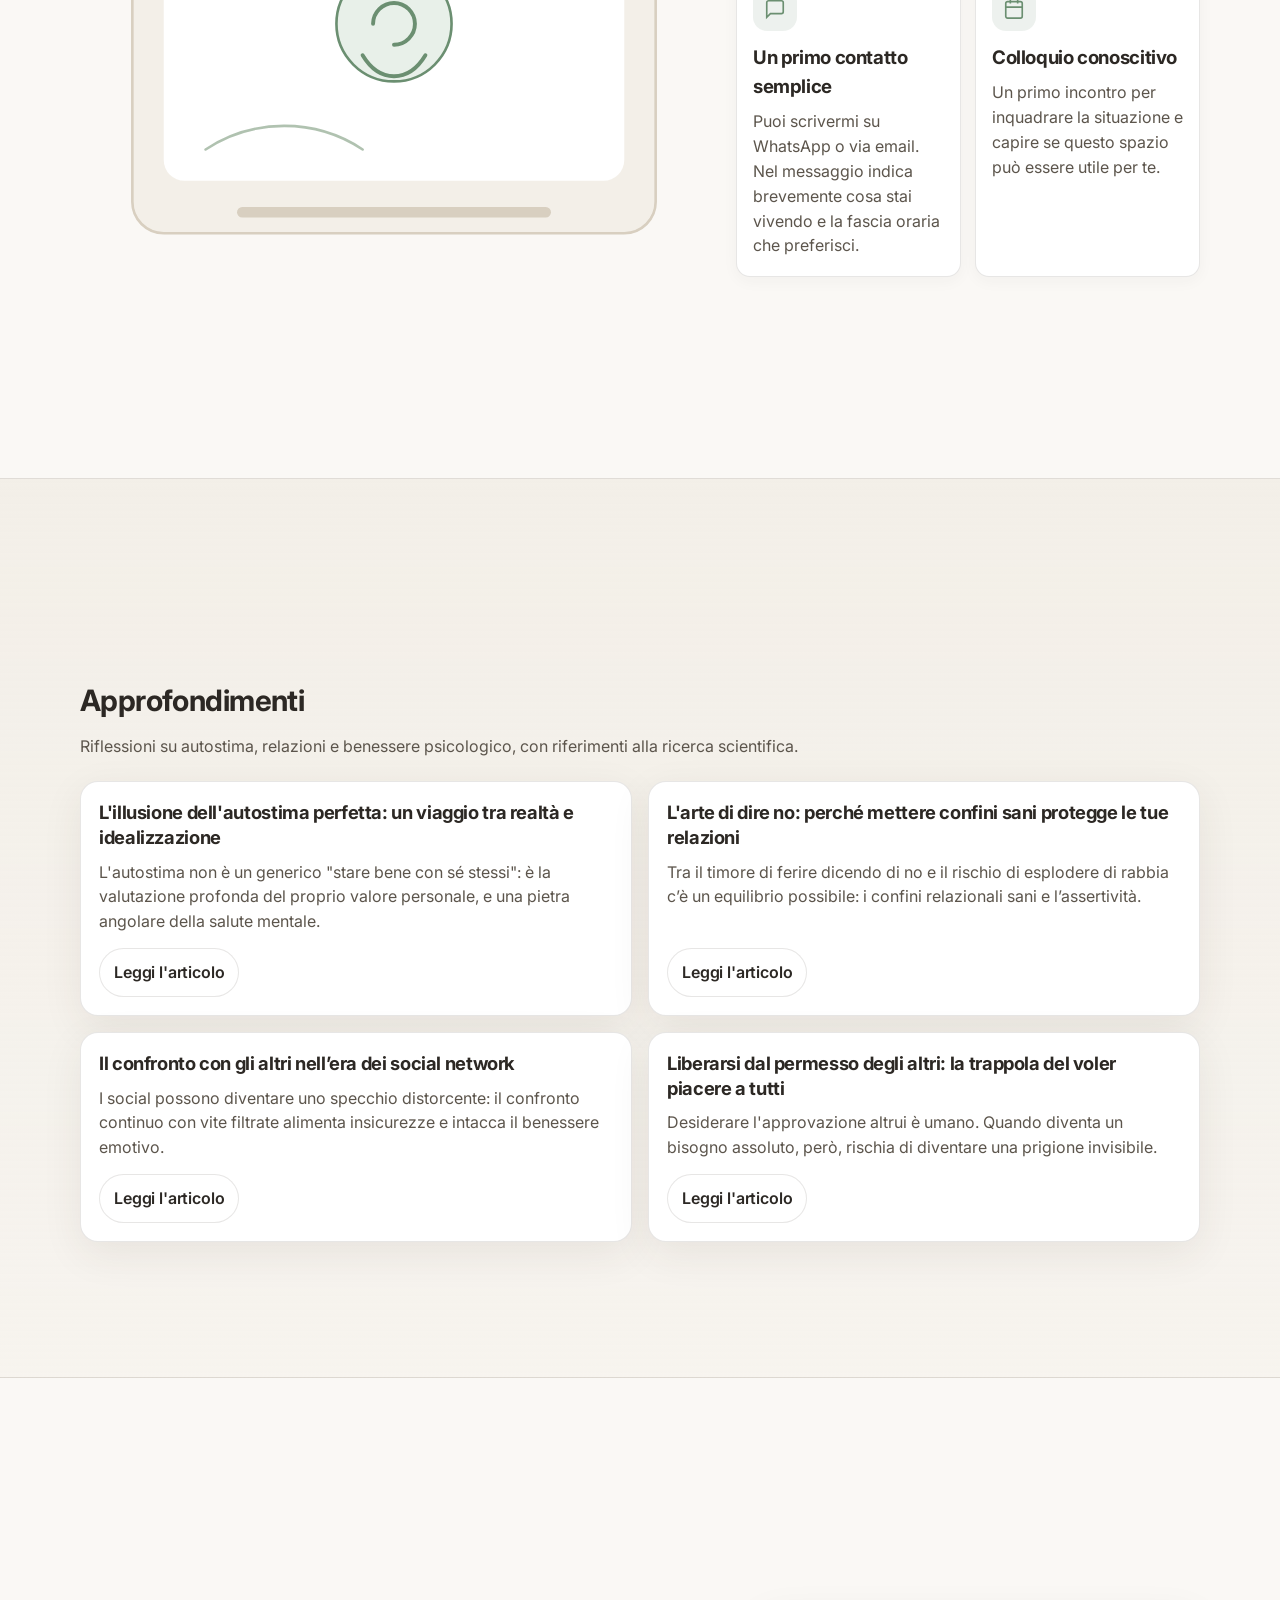
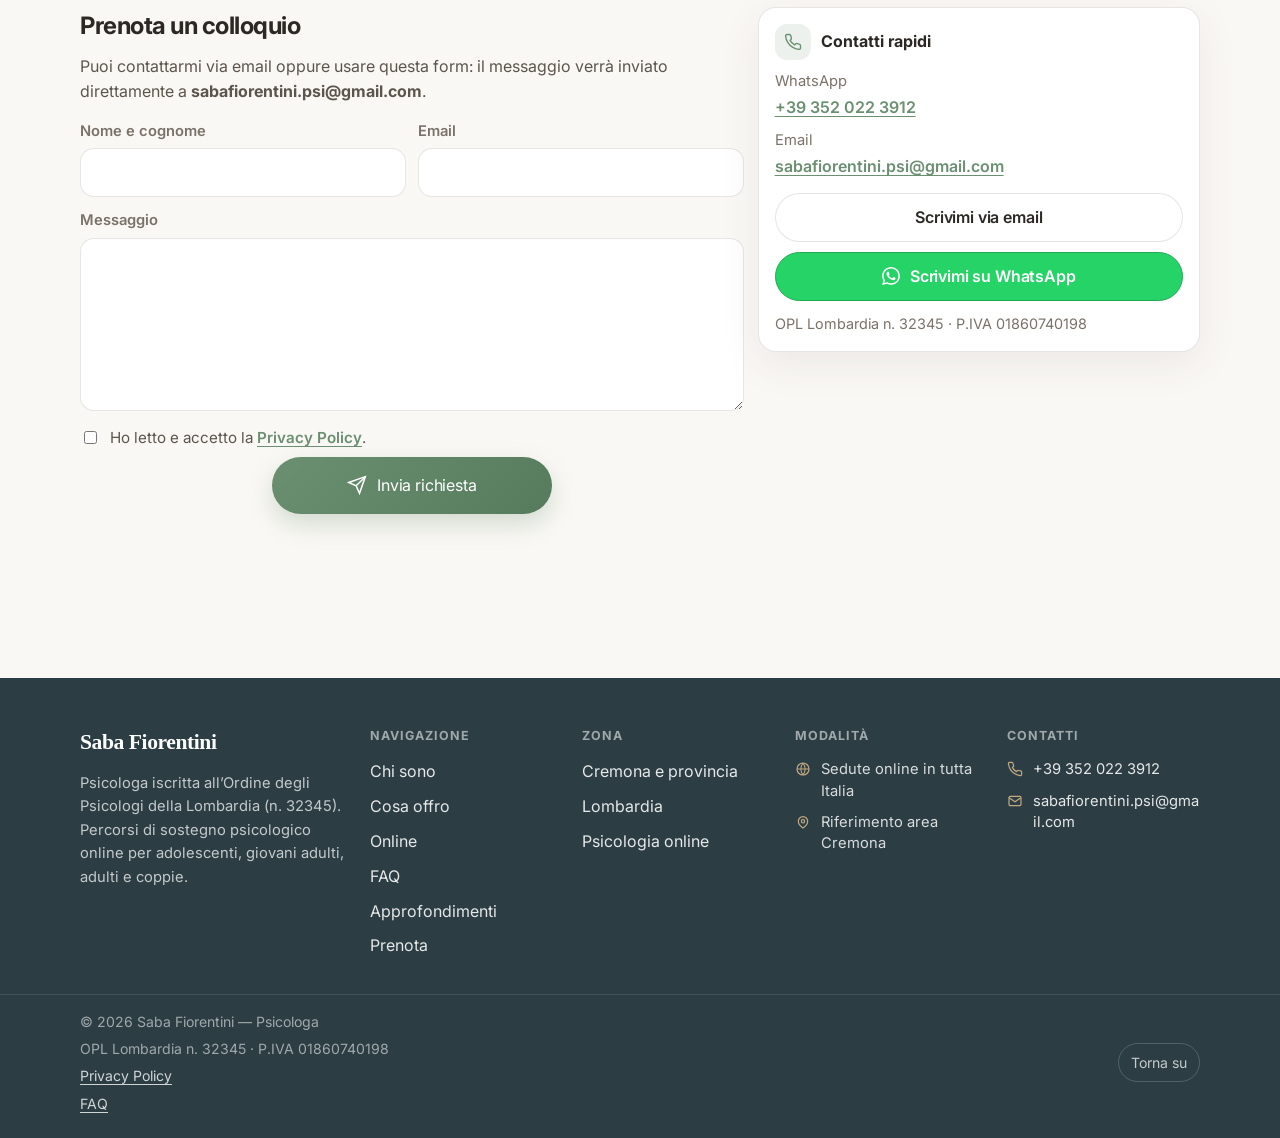
==== commit 0aa50d37: "Publish blog posts as real HTML pages for SEO. Replace hash popup links with dedicated article URLs," ====
--- a/index.html
+++ b/index.html
@@ -350,24 +350,24 @@
           <noscript>
             <ul class="posts-seo-list">
               <li>
-                <a href="#post/autostima"
+                <a href="./autostima.html"
                   >L'illusione dell'autostima perfetta: un viaggio tra realtà e
                   idealizzazione</a
                 >
               </li>
               <li>
-                <a href="#post/confini-relazionali"
+                <a href="./confini-relazionali.html"
                   >L'arte di dire no: perché mettere confini sani protegge le tue
                   relazioni</a
                 >
               </li>
               <li>
-                <a href="#post/confronto-social"
+                <a href="./confronto-social.html"
                   >Il confronto con gli altri nell’era dei social network</a
                 >
               </li>
               <li>
-                <a href="#post/voler-piacere-a-tutti"
+                <a href="./voler-piacere-a-tutti.html"
                   >Liberarsi dal permesso degli altri: la trappola del voler
                   piacere a tutti</a
                 >
@@ -554,23 +554,6 @@
         </div>
       </div>
     </footer>
-
-    <!-- Lettura articolo (contenuto da posts.json) -->
-    <div class="post-dialog" id="post-dialog" aria-hidden="true" role="dialog" aria-modal="true" aria-labelledby="post-dialog-title">
-      <div class="post-dialog__panel">
-        <button class="post-dialog__close" type="button" data-post-close aria-label="Chiudi articolo">
-          ×
-        </button>
-        <h2 class="post-dialog__title" id="post-dialog-title" data-post-title></h2>
-        <p class="post-dialog__subtitle" data-post-subtitle></p>
-        <div class="post-dialog__body" data-post-body></div>
-        <div class="post-dialog__sources" data-post-sources hidden></div>
-        <div class="post-dialog__actions">
-          <a class="btn btn--primary" href="#prenota" data-post-close>Prenota un colloquio</a>
-          <button class="btn btn--ghost" type="button" data-post-close>Chiudi</button>
-        </div>
-      </div>
-    </div>
 
     <!-- Barra contatti fissa su mobile (visibile solo in sezione Prenota) -->
     <div class="mobile-dock" aria-hidden="true">
@@ -696,54 +679,54 @@
           },
           {
             "@type": "BlogPosting",
-            "@id": "https://www.sabafiorentinipsicologa.it/#post/autostima",
+            "@id": "https://www.sabafiorentinipsicologa.it/autostima.html",
             "headline": "L'illusione dell'autostima perfetta: un viaggio tra realtà e idealizzazione",
             "description": "L'autostima come valutazione del proprio valore personale, tra culto della performance e Teoria della Discrepanza del Sé.",
             "datePublished": "2026-07-14",
-            "dateModified": "2026-07-26",
+            "dateModified": "2026-08-15",
             "inLanguage": "it-IT",
             "author": { "@id": "https://www.sabafiorentinipsicologa.it/#psychologist" },
             "publisher": { "@id": "https://www.sabafiorentinipsicologa.it/#psychologist" },
-            "mainEntityOfPage": "https://www.sabafiorentinipsicologa.it/#post/autostima",
+            "mainEntityOfPage": "https://www.sabafiorentinipsicologa.it/autostima.html",
             "keywords": ["autostima", "sé ideale", "perfezionismo", "sostegno psicologico"]
           },
           {
             "@type": "BlogPosting",
-            "@id": "https://www.sabafiorentinipsicologa.it/#post/confini-relazionali",
+            "@id": "https://www.sabafiorentinipsicologa.it/confini-relazionali.html",
             "headline": "L'arte di dire no: perché mettere confini sani protegge le tue relazioni",
             "description": "Confini relazionali e comunicazione assertiva per proteggere benessere emotivo e qualità dei legami.",
             "datePublished": "2026-07-14",
-            "dateModified": "2026-07-26",
+            "dateModified": "2026-08-15",
             "inLanguage": "it-IT",
             "author": { "@id": "https://www.sabafiorentinipsicologa.it/#psychologist" },
             "publisher": { "@id": "https://www.sabafiorentinipsicologa.it/#psychologist" },
-            "mainEntityOfPage": "https://www.sabafiorentinipsicologa.it/#post/confini-relazionali",
+            "mainEntityOfPage": "https://www.sabafiorentinipsicologa.it/confini-relazionali.html",
             "keywords": ["confini relazionali", "assertività", "dire di no"]
           },
           {
             "@type": "BlogPosting",
-            "@id": "https://www.sabafiorentinipsicologa.it/#post/confronto-social",
+            "@id": "https://www.sabafiorentinipsicologa.it/confronto-social.html",
             "headline": "Il confronto con gli altri nell’era dei social network",
             "description": "Confronto sociale online, FOMO e impatto di social media su autostima e immagine corporea.",
             "datePublished": "2026-07-14",
-            "dateModified": "2026-07-26",
+            "dateModified": "2026-08-15",
             "inLanguage": "it-IT",
             "author": { "@id": "https://www.sabafiorentinipsicologa.it/#psychologist" },
             "publisher": { "@id": "https://www.sabafiorentinipsicologa.it/#psychologist" },
-            "mainEntityOfPage": "https://www.sabafiorentinipsicologa.it/#post/confronto-social",
+            "mainEntityOfPage": "https://www.sabafiorentinipsicologa.it/confronto-social.html",
             "keywords": ["confronto sociale", "social network", "FOMO", "autostima"]
           },
           {
             "@type": "BlogPosting",
-            "@id": "https://www.sabafiorentinipsicologa.it/#post/voler-piacere-a-tutti",
+            "@id": "https://www.sabafiorentinipsicologa.it/voler-piacere-a-tutti.html",
             "headline": "Liberarsi dal permesso degli altri: la trappola del voler piacere a tutti",
             "description": "Dipendenza dall'approvazione altrui, locus of control esterno e benessere psicologico.",
             "datePublished": "2026-07-14",
-            "dateModified": "2026-07-26",
+            "dateModified": "2026-08-15",
             "inLanguage": "it-IT",
             "author": { "@id": "https://www.sabafiorentinipsicologa.it/#psychologist" },
             "publisher": { "@id": "https://www.sabafiorentinipsicologa.it/#psychologist" },
-            "mainEntityOfPage": "https://www.sabafiorentinipsicologa.it/#post/voler-piacere-a-tutti",
+            "mainEntityOfPage": "https://www.sabafiorentinipsicologa.it/voler-piacere-a-tutti.html",
             "keywords": ["approvazione sociale", "locus of control", "ansia sociale"]
           }
         ]
--- a/styles.css
+++ b/styles.css
@@ -931,11 +931,21 @@
 }
 
 /* ==========================================================================
-   Privacy Policy e pagine legali
+   Privacy Policy, FAQ e pagine documentali (niente scroll-snap)
    ========================================================================== */
-.legal-page {
+html:has(.legal-page) {
+  scroll-snap-type: none;
+}
+
+.legal-page.section {
   justify-content: flex-start;
   min-height: auto;
+  overflow: visible;
+  scroll-snap-align: none;
+  scroll-snap-stop: normal;
+}
+
+body:has(.legal-page) .site-footer {
   scroll-snap-align: none;
 }
 
@@ -973,6 +983,51 @@
   display: flex;
   flex-wrap: wrap;
   gap: 10px;
+}
+
+.article-kicker {
+  margin: 0 0 10px;
+  font-size: 0.9rem;
+  font-weight: 600;
+}
+
+.article-kicker a {
+  color: var(--muted);
+  text-decoration: none;
+}
+
+.article-kicker a:hover {
+  color: var(--text);
+}
+
+.article-subtitle {
+  margin: 0 0 28px;
+  color: var(--muted);
+  font-size: 1.05rem;
+}
+
+.article-body h2 {
+  margin: 28px 0 10px;
+  font-size: 1.15rem;
+}
+
+.article-body p {
+  margin: 0 0 14px;
+}
+
+.article-sources {
+  margin-top: 36px;
+  padding-top: 20px;
+  border-top: 1px solid var(--stroke);
+}
+
+.article-sources ol {
+  padding-left: 1.2em;
+  margin: 0;
+}
+
+.article-sources li {
+  margin-bottom: 8px;
 }
 
 /* ==========================================================================
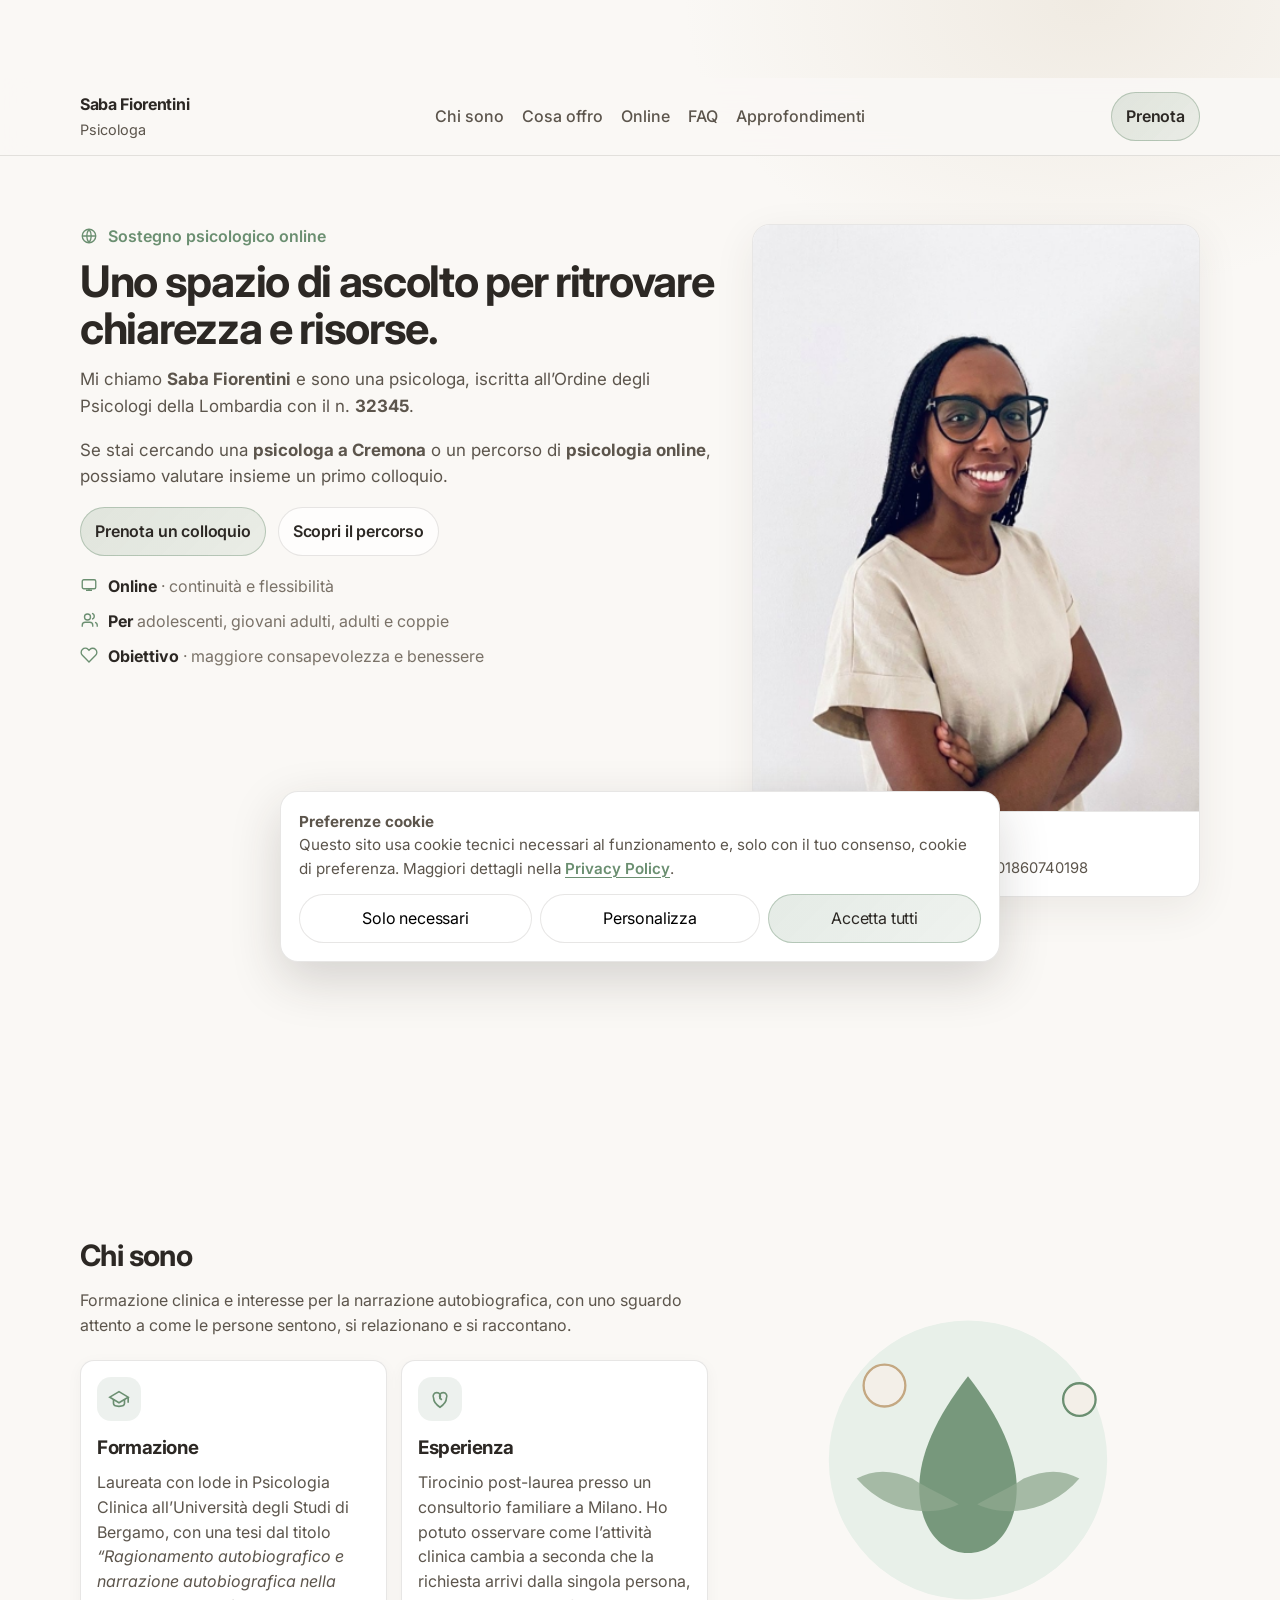
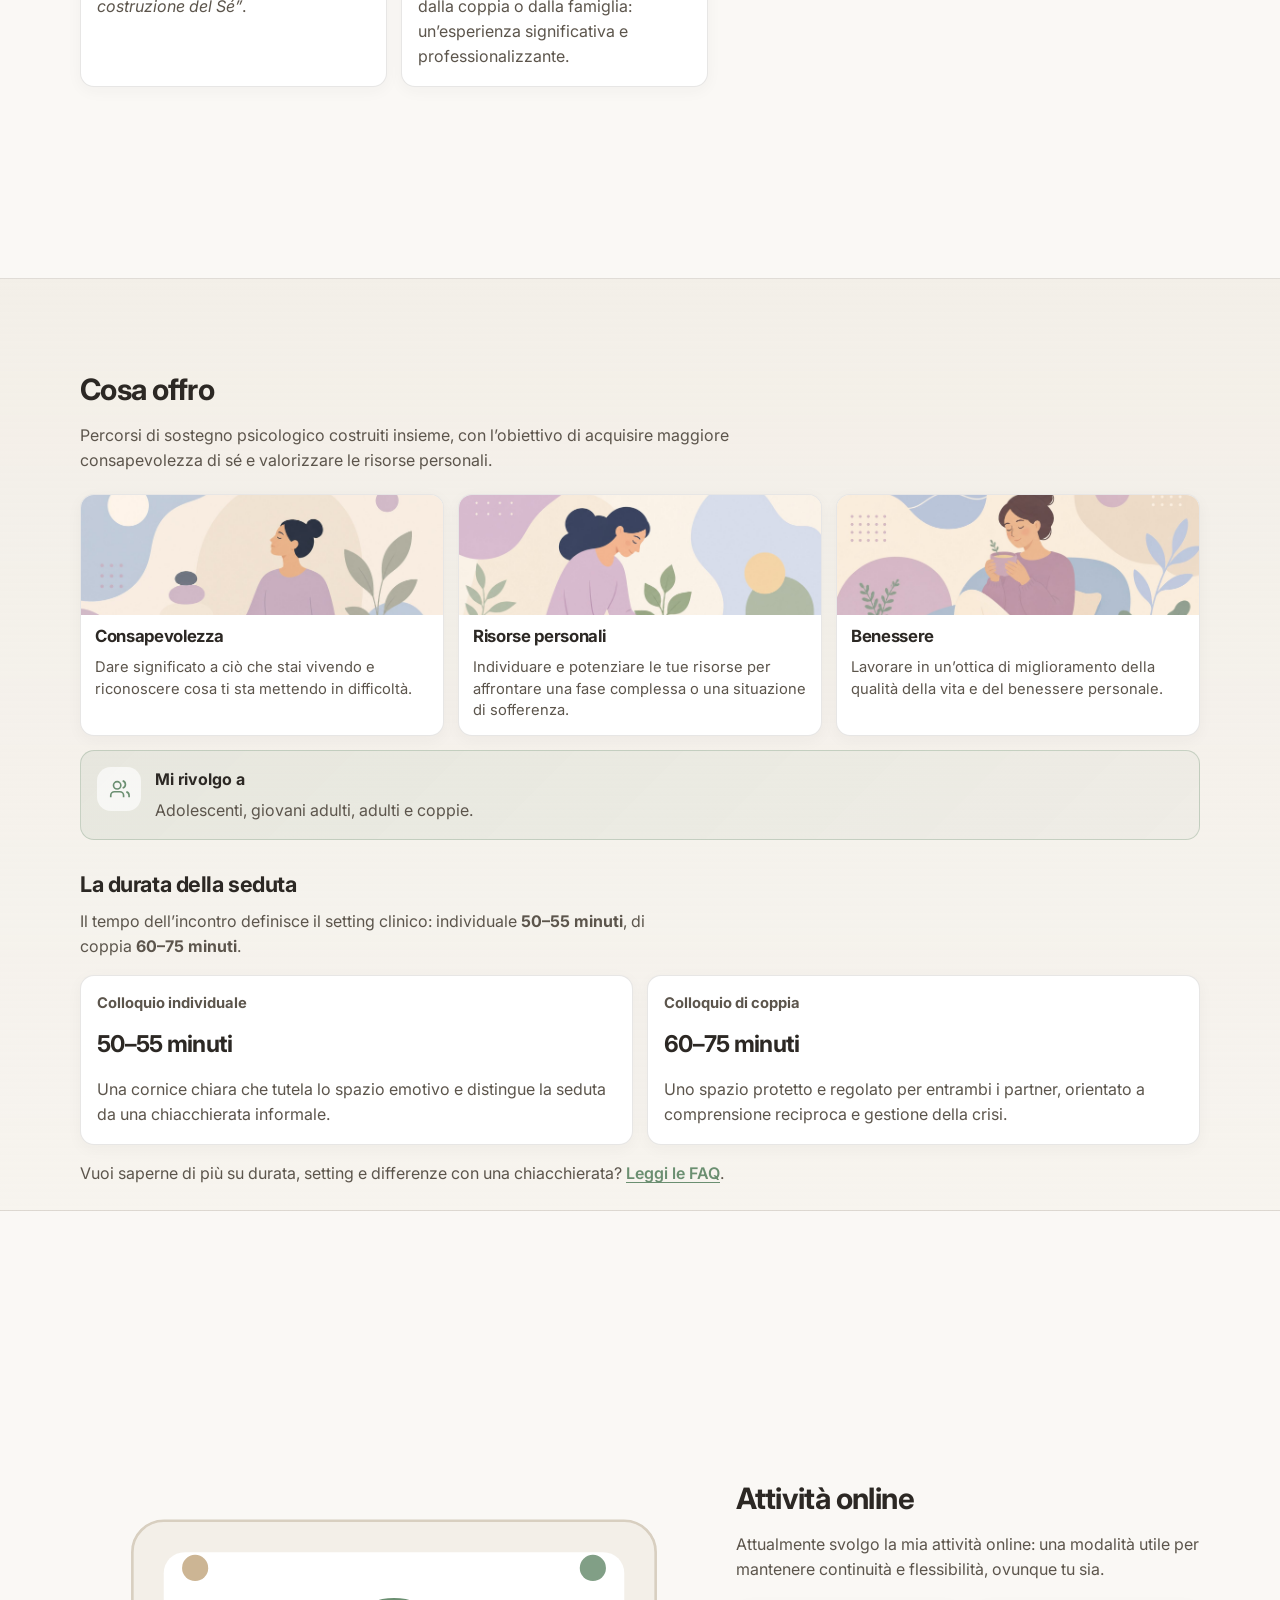
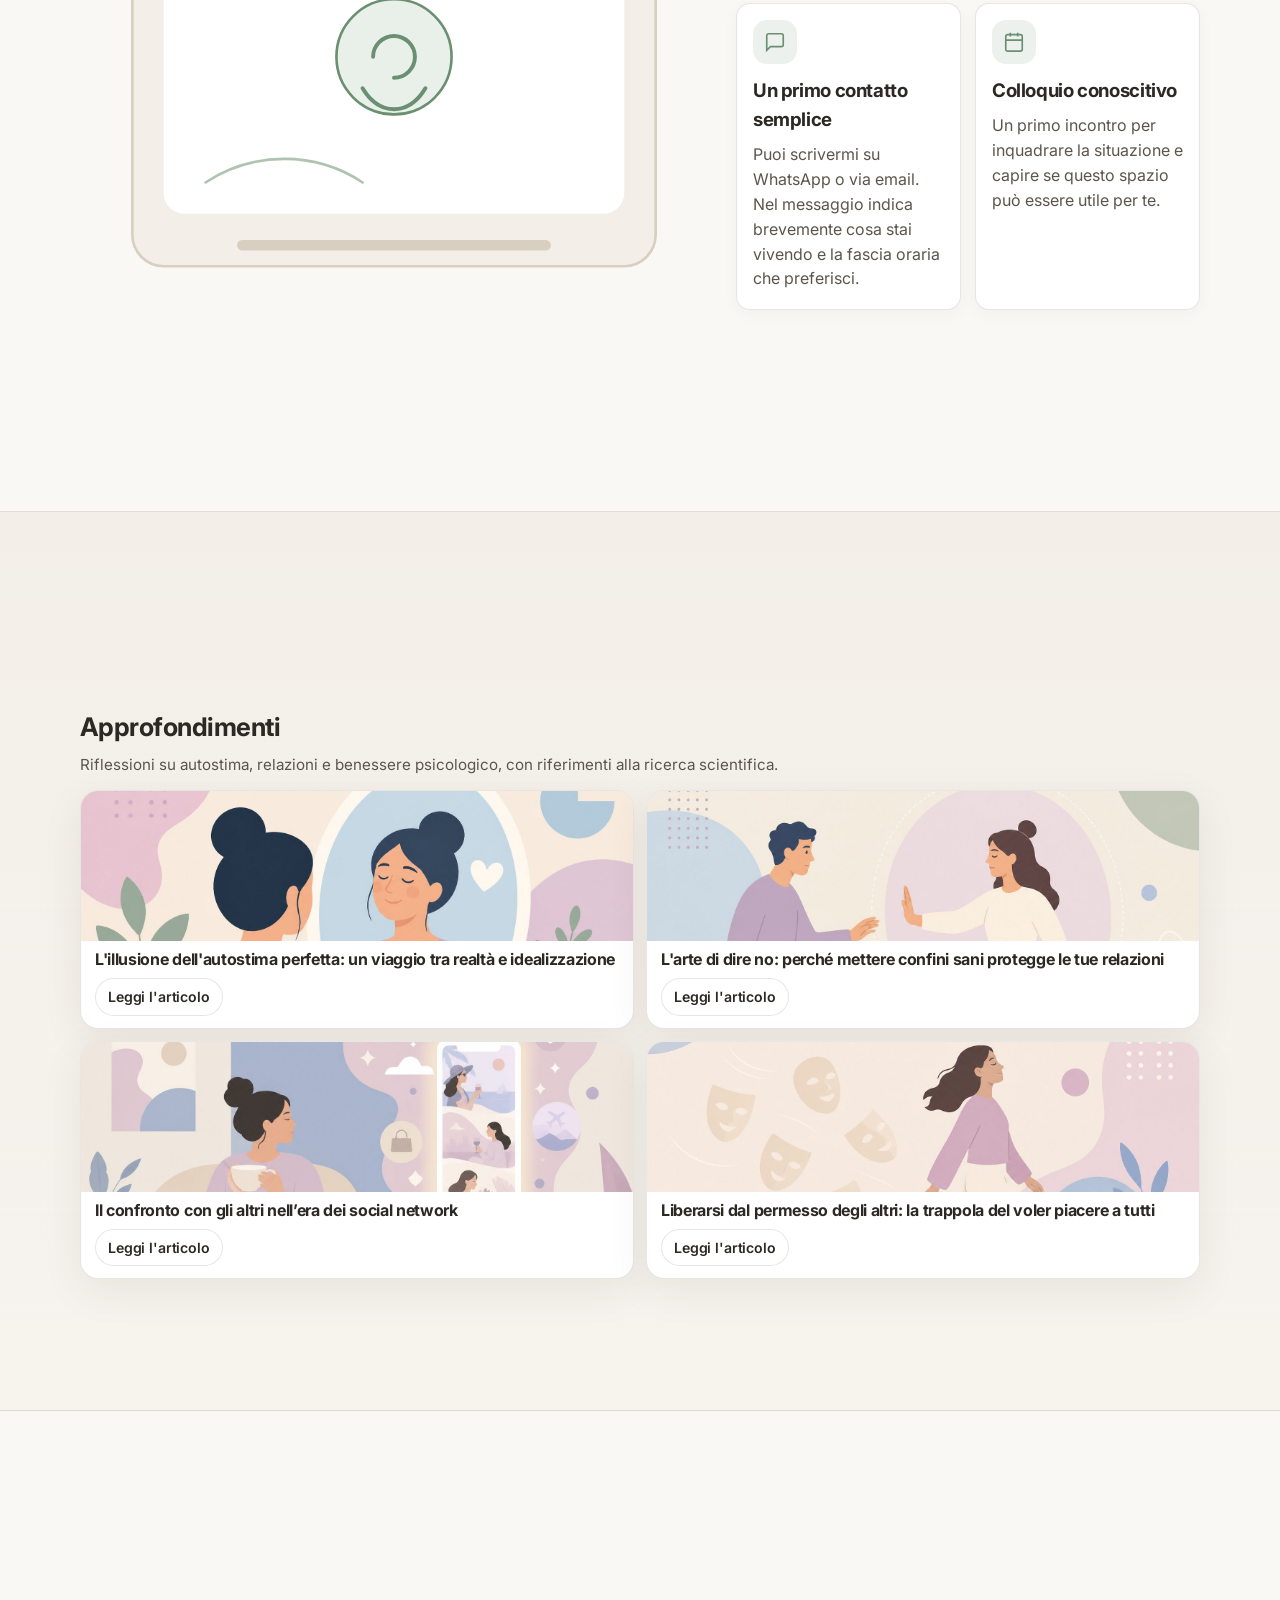
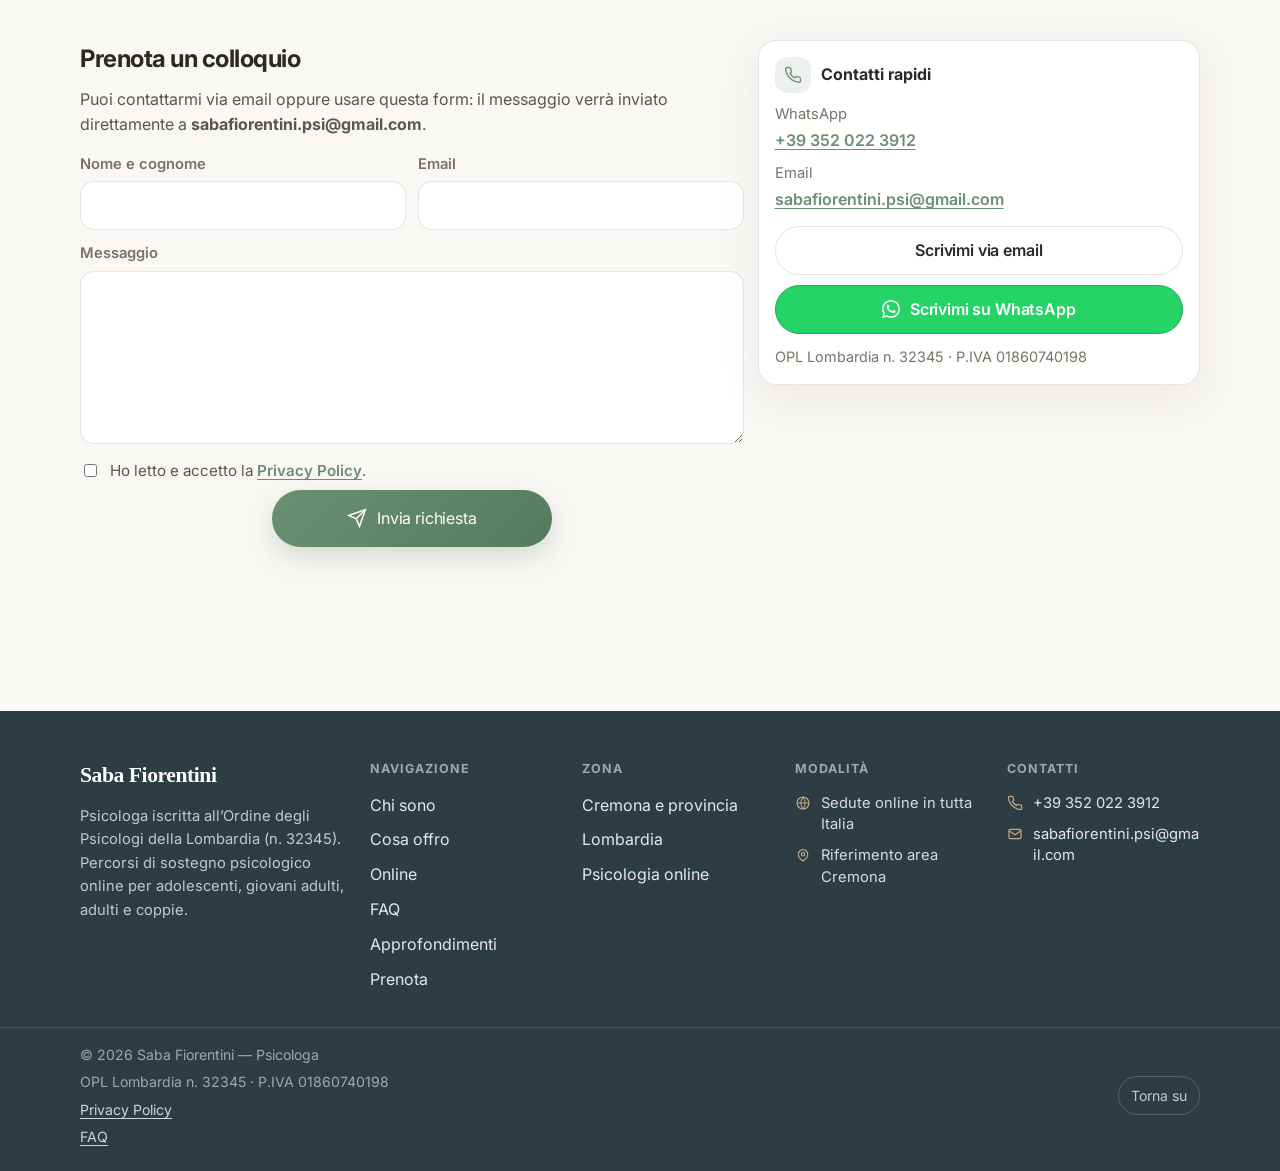
==== commit 0b5cf9d0: "miglioramenti grafici" ====
--- a/index.html
+++ b/index.html
@@ -212,30 +212,45 @@
           </div>
 
           <div class="grid grid--three">
-            <div class="card card--icon">
-              <div class="card-icon" aria-hidden="true">
-                <svg viewBox="0 0 24 24" fill="none" stroke="currentColor" stroke-width="1.8"><circle cx="12" cy="12" r="3"/><path d="M12 2v2M12 20v2M4.93 4.93l1.41 1.41M17.66 17.66l1.41 1.41M2 12h2M20 12h2M4.93 19.07l1.41-1.41M17.66 6.34l1.41-1.41"/></svg>
-              </div>
+            <div class="card card--photo">
+              <img
+                class="card__image"
+                src="./assets/offerta/consapevolezza.jpg"
+                alt=""
+                width="600"
+                height="450"
+                loading="lazy"
+              />
               <h3>Consapevolezza</h3>
               <p>
                 Dare significato a ciò che stai vivendo e riconoscere cosa ti
                 sta mettendo in difficoltà.
               </p>
             </div>
-            <div class="card card--icon">
-              <div class="card-icon" aria-hidden="true">
-                <svg viewBox="0 0 24 24" fill="none" stroke="currentColor" stroke-width="1.8"><path d="M12 22s8-4 8-10V5l-8-3-8 3v7c0 6 8 10 8 10z"/></svg>
-              </div>
+            <div class="card card--photo">
+              <img
+                class="card__image"
+                src="./assets/offerta/risorse.jpg"
+                alt=""
+                width="600"
+                height="450"
+                loading="lazy"
+              />
               <h3>Risorse personali</h3>
               <p>
                 Individuare e potenziare le tue risorse per affrontare una fase
                 complessa o una situazione di sofferenza.
               </p>
             </div>
-            <div class="card card--icon">
-              <div class="card-icon" aria-hidden="true">
-                <svg viewBox="0 0 24 24" fill="none" stroke="currentColor" stroke-width="1.8"><path d="M20.84 4.61a5.5 5.5 0 00-7.78 0L12 5.67l-1.06-1.06a5.5 5.5 0 00-7.78 7.78L12 21.23l8.84-8.84a5.5 5.5 0 000-7.78z"/></svg>
-              </div>
+            <div class="card card--photo">
+              <img
+                class="card__image"
+                src="./assets/offerta/benessere.jpg"
+                alt=""
+                width="600"
+                height="450"
+                loading="lazy"
+              />
               <h3>Benessere</h3>
               <p>
                 Lavorare in un’ottica di miglioramento della qualità della vita
@@ -334,7 +349,7 @@
         </div>
       </section>
 
-      <!-- Approfondimenti: contenuti caricati da data/posts.json -->
+      <!-- Approfondimenti: card statiche (foto + titolo) -->
       <section class="section section--alt" id="approfondimenti">
         <div class="container">
           <div class="section-head">
@@ -344,36 +359,67 @@
               riferimenti alla ricerca scientifica.
             </p>
           </div>
-          <div class="posts-grid" id="posts-list" aria-live="polite">
-            <p class="posts-empty">Caricamento articoli…</p>
-          </div>
-          <noscript>
-            <ul class="posts-seo-list">
-              <li>
-                <a href="./autostima.html"
-                  >L'illusione dell'autostima perfetta: un viaggio tra realtà e
-                  idealizzazione</a
-                >
-              </li>
-              <li>
-                <a href="./confini-relazionali.html"
-                  >L'arte di dire no: perché mettere confini sani protegge le tue
-                  relazioni</a
-                >
-              </li>
-              <li>
-                <a href="./confronto-social.html"
-                  >Il confronto con gli altri nell’era dei social network</a
-                >
-              </li>
-              <li>
-                <a href="./voler-piacere-a-tutti.html"
-                  >Liberarsi dal permesso degli altri: la trappola del voler
-                  piacere a tutti</a
-                >
-              </li>
-            </ul>
-          </noscript>
+          <div class="posts-grid" id="posts-list">
+            <a class="post-card" href="./autostima.html">
+              <img
+                class="post-card__image"
+                src="./assets/posts/autostima.jpg"
+                alt=""
+                width="600"
+                height="450"
+                loading="lazy"
+              />
+              <h3 class="post-card__title">
+                L'illusione dell'autostima perfetta: un viaggio tra realtà e
+                idealizzazione
+              </h3>
+              <span class="btn btn--ghost post-card__btn">Leggi l'articolo</span>
+            </a>
+            <a class="post-card" href="./confini-relazionali.html">
+              <img
+                class="post-card__image"
+                src="./assets/posts/confini-relazionali.jpg"
+                alt=""
+                width="600"
+                height="450"
+                loading="lazy"
+              />
+              <h3 class="post-card__title">
+                L'arte di dire no: perché mettere confini sani protegge le tue
+                relazioni
+              </h3>
+              <span class="btn btn--ghost post-card__btn">Leggi l'articolo</span>
+            </a>
+            <a class="post-card" href="./confronto-social.html">
+              <img
+                class="post-card__image"
+                src="./assets/posts/confronto-social.jpg"
+                alt=""
+                width="600"
+                height="450"
+                loading="lazy"
+              />
+              <h3 class="post-card__title">
+                Il confronto con gli altri nell’era dei social network
+              </h3>
+              <span class="btn btn--ghost post-card__btn">Leggi l'articolo</span>
+            </a>
+            <a class="post-card" href="./voler-piacere-a-tutti.html">
+              <img
+                class="post-card__image"
+                src="./assets/posts/voler-piacere-a-tutti.jpg"
+                alt=""
+                width="600"
+                height="450"
+                loading="lazy"
+              />
+              <h3 class="post-card__title">
+                Liberarsi dal permesso degli altri: la trappola del voler
+                piacere a tutti
+              </h3>
+              <span class="btn btn--ghost post-card__btn">Leggi l'articolo</span>
+            </a>
+          </div>
         </div>
       </section>
 
--- a/styles.css
+++ b/styles.css
@@ -499,14 +499,47 @@
   box-shadow: 0 4px 16px rgba(60, 50, 40, 0.04);
 }
 
+.card--photo {
+  padding: 0 0 14px;
+  overflow: hidden;
+  display: flex;
+  flex-direction: column;
+  gap: 8px;
+}
+
+.card--photo .card__image {
+  display: block;
+  width: 100%;
+  aspect-ratio: 16 / 9;
+  max-height: 120px;
+  object-fit: cover;
+  object-position: center 28%;
+  background: var(--bg-soft);
+}
+
+.card--photo h3,
+.card--photo p {
+  padding: 0 14px;
+}
+
 .card h3 {
   margin: 0 0 8px;
   letter-spacing: -0.02em;
 }
 
+.card--photo h3 {
+  margin: 0;
+  font-size: 1.05rem;
+}
+
 .card p {
   margin: 0;
   color: var(--muted);
+}
+
+.card--photo p {
+  font-size: 0.92rem;
+  line-height: 1.45;
 }
 
 .callout {
@@ -1004,6 +1037,17 @@
   margin: 0 0 28px;
   color: var(--muted);
   font-size: 1.05rem;
+}
+
+.article-cover {
+  display: block;
+  width: 100%;
+  max-height: 360px;
+  object-fit: cover;
+  object-position: center 22%;
+  border-radius: var(--radius-sm);
+  margin: 0 0 28px;
+  background: var(--bg-soft);
 }
 
 .article-body h2 {
@@ -1180,12 +1224,25 @@
 }
 
 /* ==========================================================================
-   Approfondimenti (post da data/posts.json)
+   Approfondimenti (card foto + titolo)
    ========================================================================== */
+#approfondimenti .section-head {
+  margin-bottom: 14px;
+}
+
+#approfondimenti .section-head h2 {
+  font-size: clamp(1.35rem, 2vw, 1.75rem);
+  margin-bottom: 6px;
+}
+
+#approfondimenti .section-head p {
+  font-size: 0.95rem;
+}
+
 .posts-grid {
   display: grid;
   grid-template-columns: repeat(2, minmax(0, 1fr));
-  gap: 16px;
+  gap: 12px;
 }
 
 .posts-empty {
@@ -1193,40 +1250,60 @@
   color: var(--muted);
 }
 
-.post-card {
+a.post-card {
+  text-decoration: none;
+  color: inherit;
   border: 1px solid var(--stroke);
   background: var(--card);
   border-radius: var(--radius);
-  padding: 18px;
+  padding: 0 0 12px;
   box-shadow: var(--shadow);
   display: flex;
   flex-direction: column;
-  gap: 10px;
-}
-
-.post-card__date {
-  margin: 0;
-  color: var(--muted-2);
-  font-size: 0.88rem;
-  font-weight: 600;
+  gap: 8px;
+  overflow: hidden;
+  transition: transform 0.2s ease, box-shadow 0.2s ease;
+}
+
+a.post-card:hover {
+  transform: translateY(-2px);
+  box-shadow: 0 16px 44px rgba(60, 50, 40, 0.12);
+}
+
+a.post-card:focus-visible {
+  outline: 2px solid var(--accent);
+  outline-offset: 3px;
+}
+
+.post-card__image {
+  display: block;
+  width: 100%;
+  aspect-ratio: 16 / 9;
+  max-height: 150px;
+  object-fit: cover;
+  object-position: center 22%;
+  background: var(--bg-soft);
 }
 
 .post-card__title {
   margin: 0;
-  font-size: 1.15rem;
+  padding: 0 14px;
+  font-size: 1rem;
   letter-spacing: -0.02em;
-  line-height: 1.35;
-}
-
-.post-card__excerpt {
-  margin: 0;
-  color: var(--muted);
-  flex: 1;
+  line-height: 1.3;
+  display: -webkit-box;
+  -webkit-line-clamp: 2;
+  -webkit-box-orient: vertical;
+  overflow: hidden;
 }
 
 .post-card__btn {
   align-self: flex-start;
-  margin-top: 4px;
+  margin: 0 14px;
+  margin-top: auto;
+  pointer-events: none;
+  padding: 7px 12px;
+  font-size: 0.88rem;
 }
 
 body.post-open {
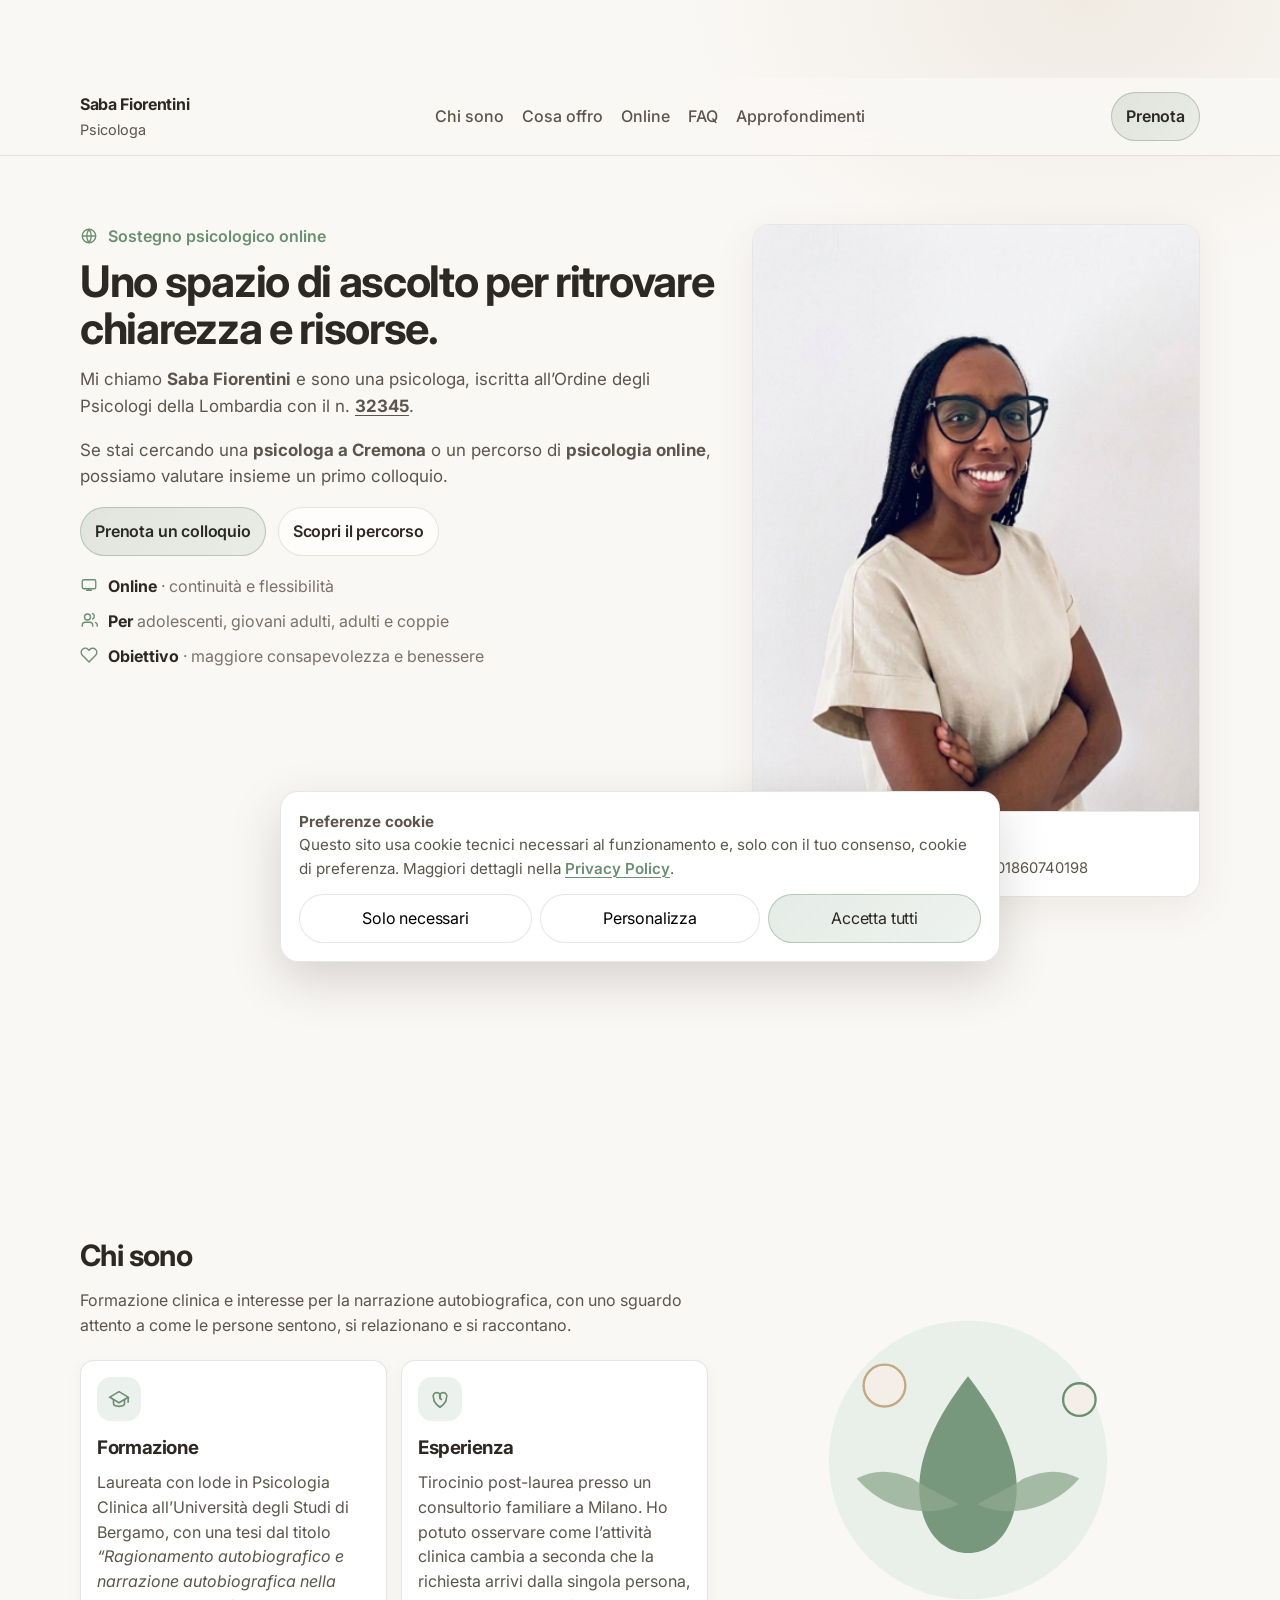
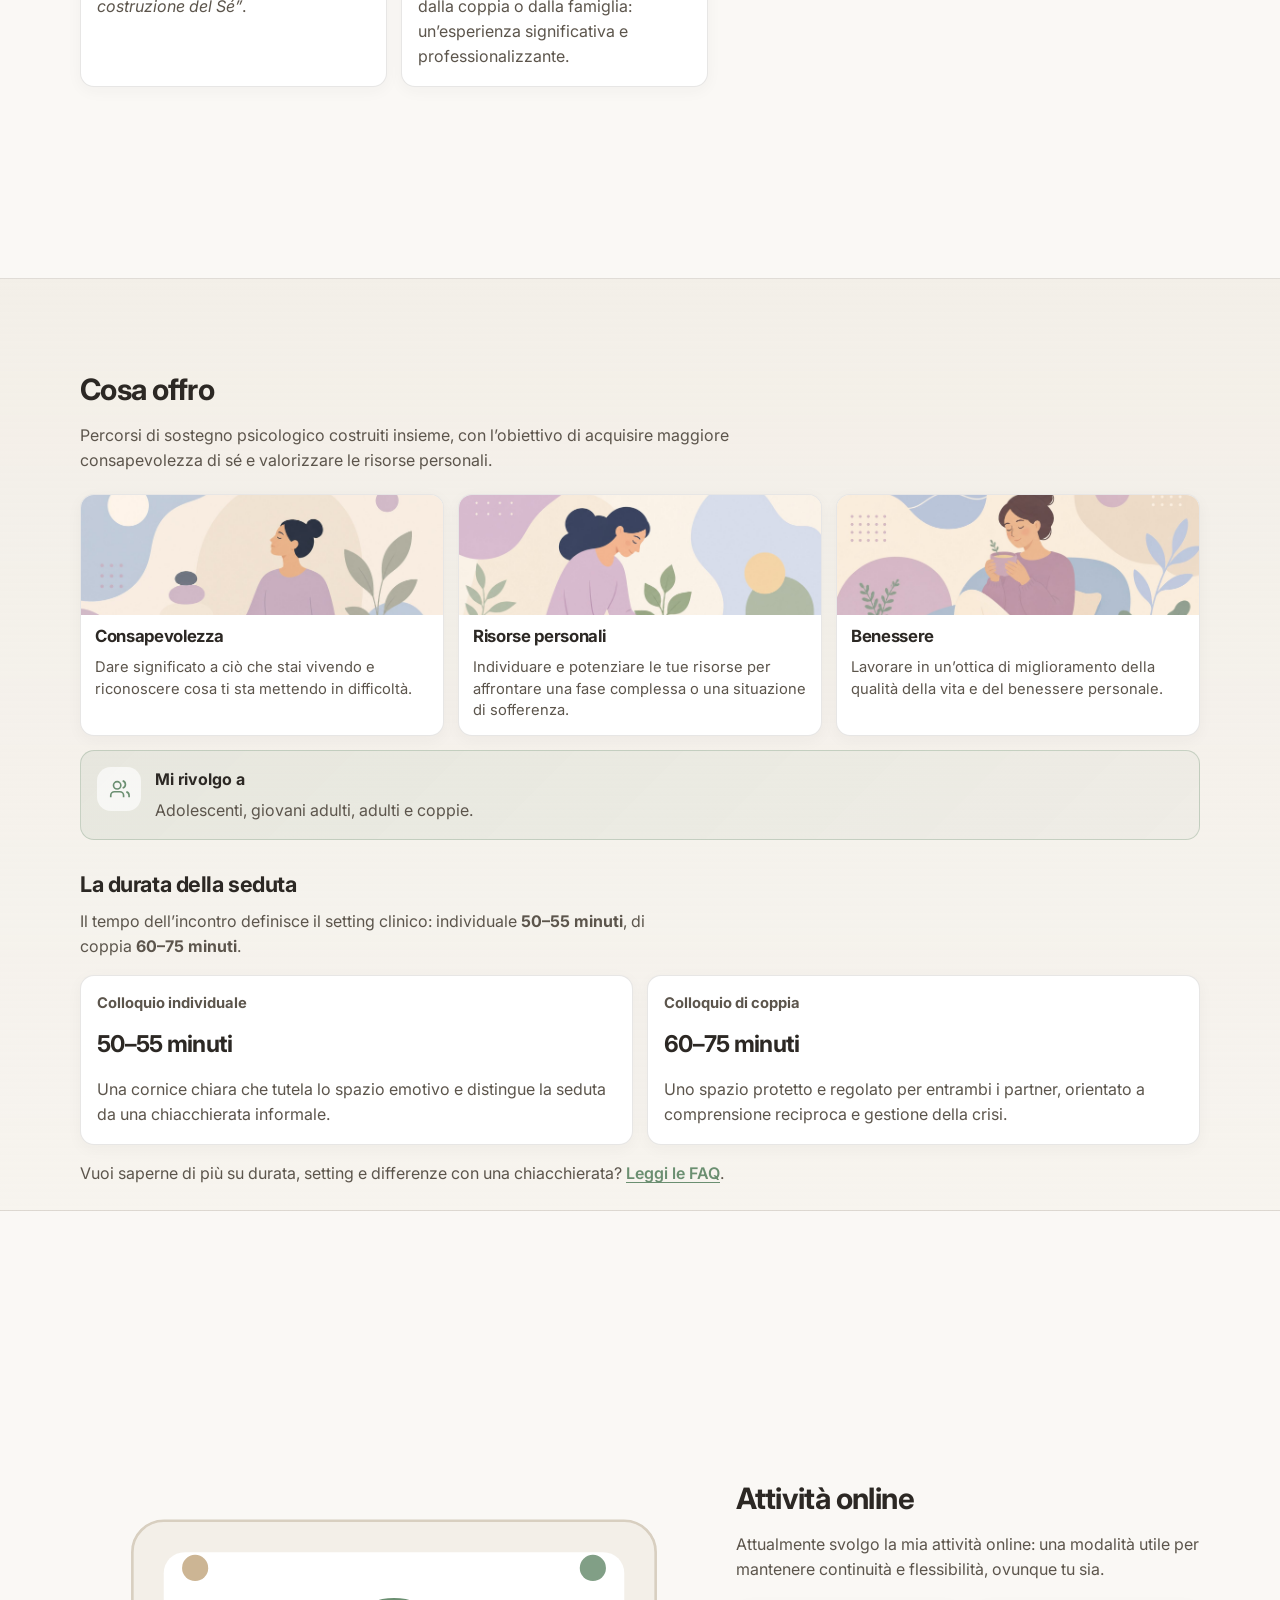
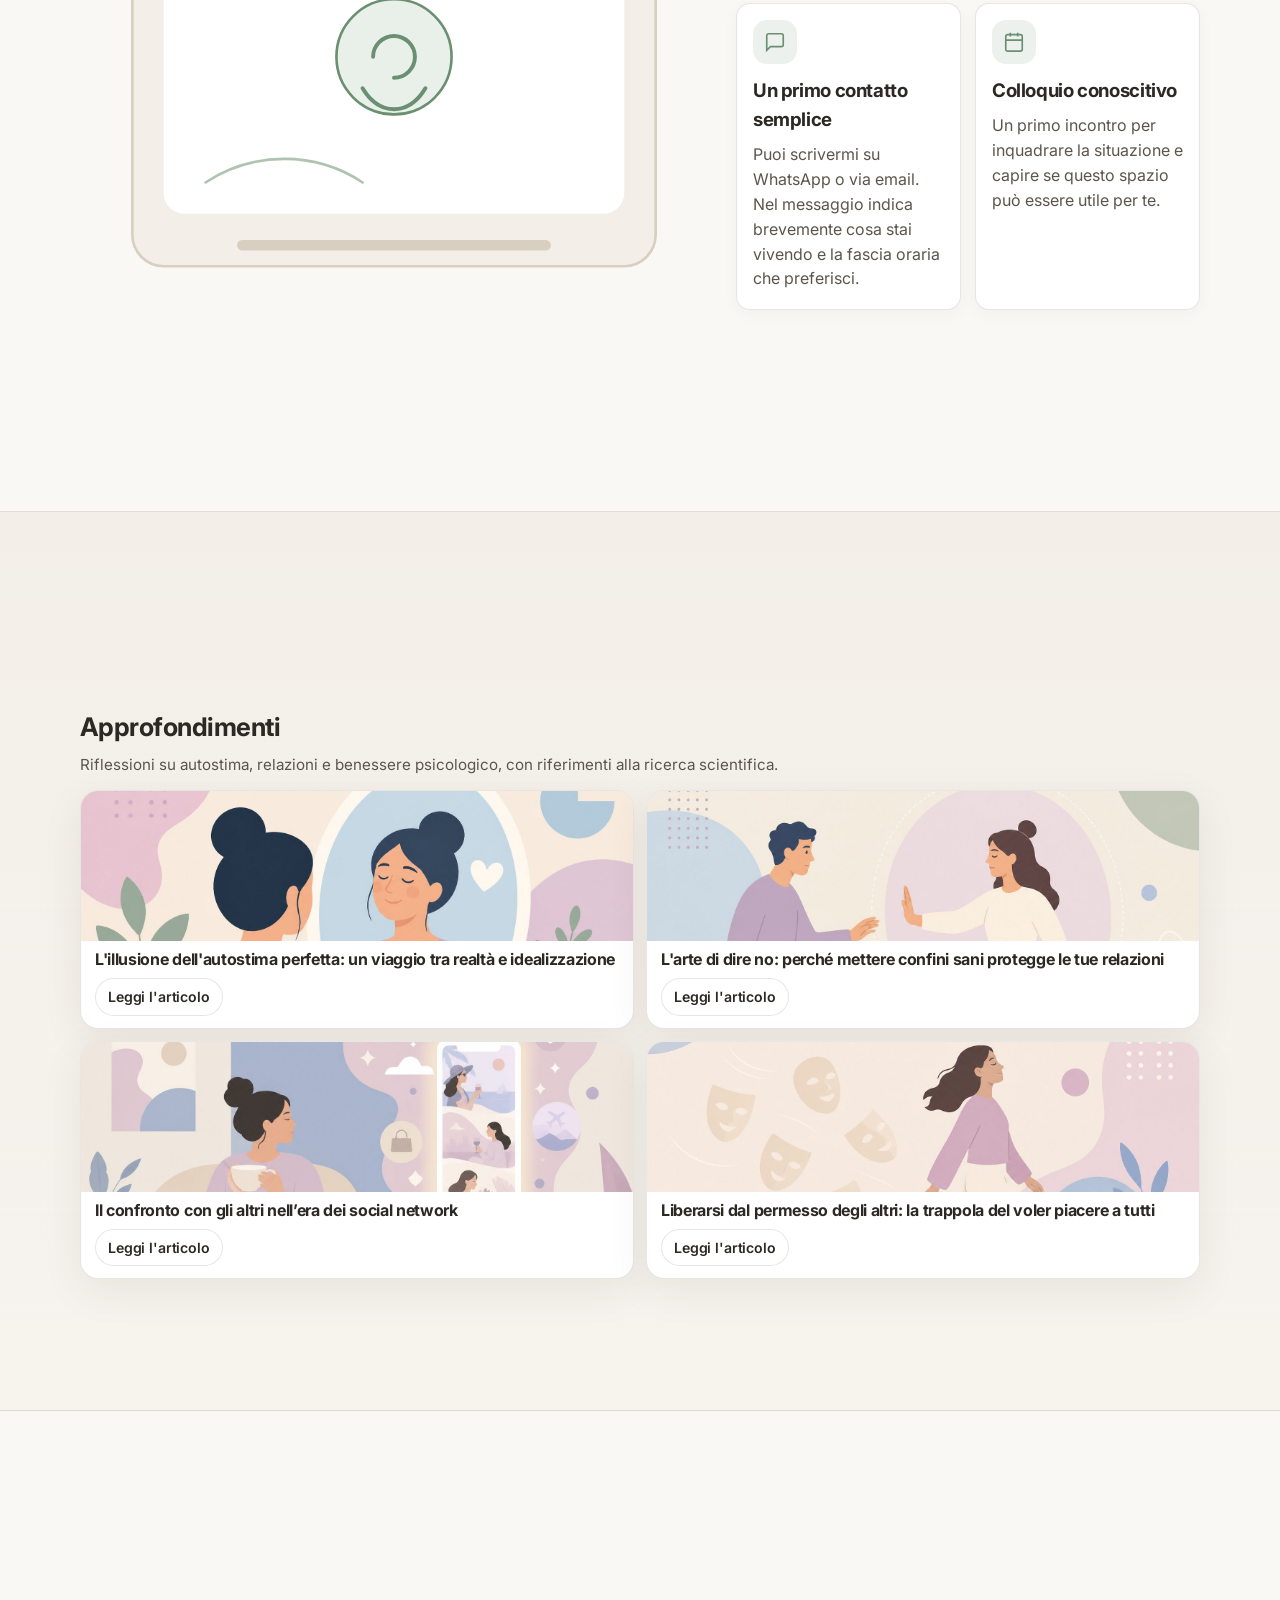
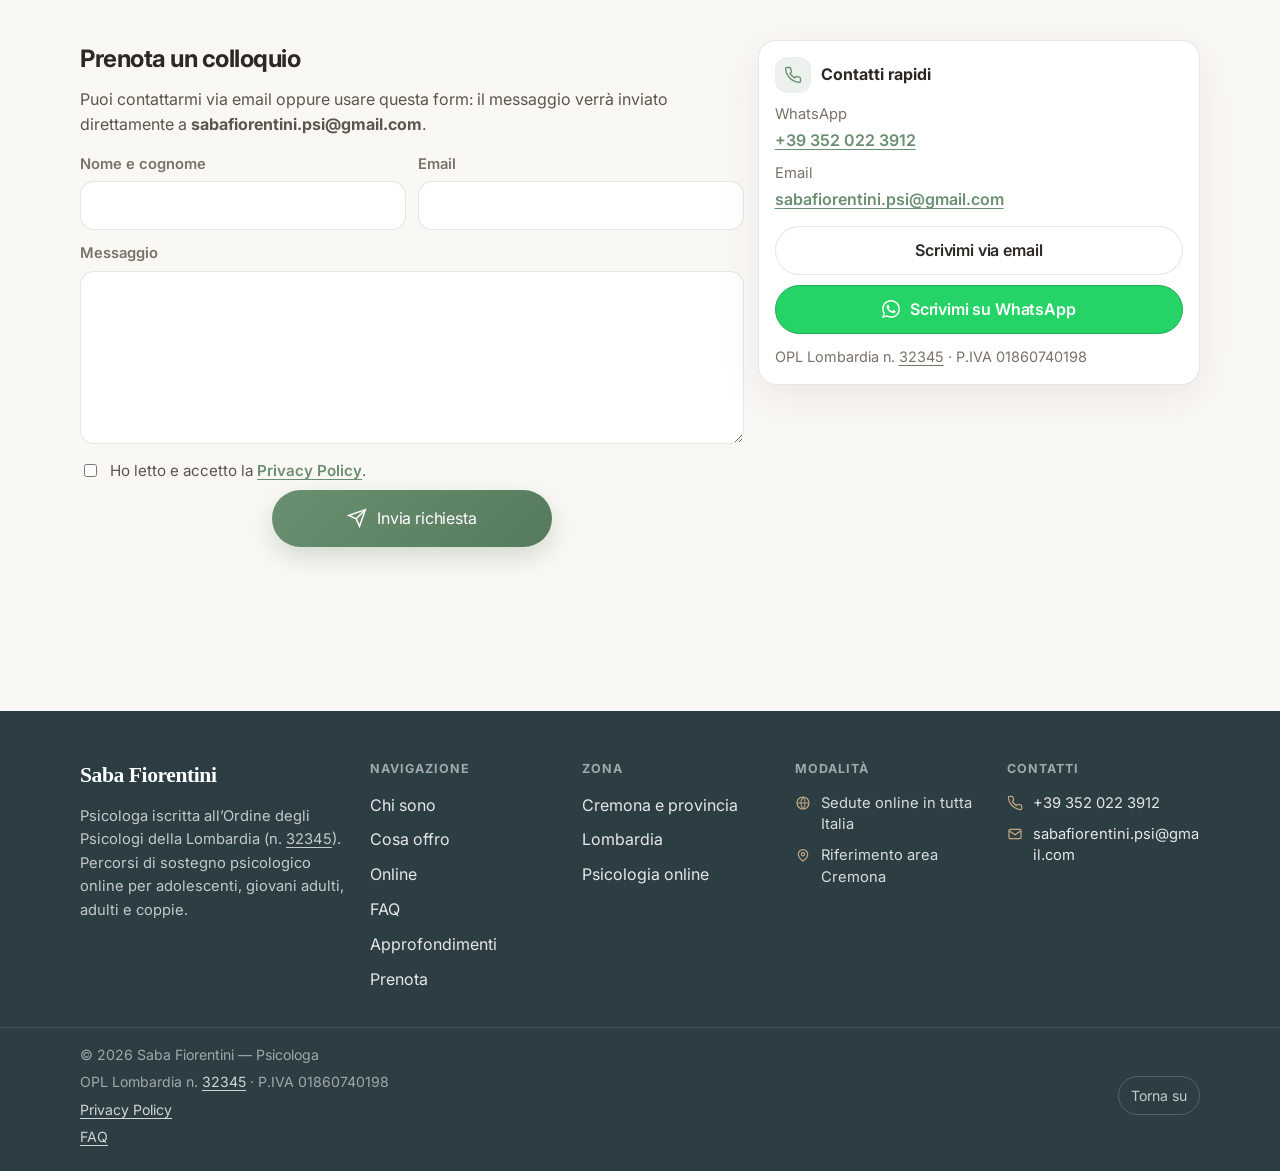
==== commit 40d1e61f: "Merge develop into master" ====
--- a/index.html
+++ b/index.html
@@ -99,7 +99,14 @@
             <p class="lead">
               Mi chiamo <strong>Saba Fiorentini</strong> e sono una psicologa,
               iscritta all’Ordine degli Psicologi della Lombardia con il n.
-              <strong>32345</strong>.
+              <strong
+                ><a
+                  href="https://www.opl.it/psicologi/32345/Fiorentini-Saba"
+                  target="_blank"
+                  rel="noopener noreferrer"
+                  >32345</a
+                ></strong
+              >.
             </p>
             <p class="lead">
               Se stai cercando una <strong>psicologa a Cremona</strong> o un
@@ -141,7 +148,14 @@
             <div class="hero-meta">
               <p class="hero-meta__name">Saba Fiorentini</p>
               <p class="hero-meta__detail">
-                Psicologa · OPL n. 32345 · P.IVA 01860740198
+                Psicologa · OPL n.
+                <a
+                  href="https://www.opl.it/psicologi/32345/Fiorentini-Saba"
+                  target="_blank"
+                  rel="noopener noreferrer"
+                  >32345</a
+                >
+                · P.IVA 01860740198
               </p>
             </div>
           </div>
@@ -516,7 +530,14 @@
                 >
               </div>
               <p class="cta-card__note">
-                OPL Lombardia n. 32345 · P.IVA 01860740198
+                OPL Lombardia n.
+                <a
+                  href="https://www.opl.it/psicologi/32345/Fiorentini-Saba"
+                  target="_blank"
+                  rel="noopener noreferrer"
+                  >32345</a
+                >
+                · P.IVA 01860740198
               </p>
             </div>
           </div>
@@ -533,7 +554,13 @@
         <div class="footer-brand">
           <p class="footer-brand__name">Saba Fiorentini</p>
           <p class="footer-brand__text">
-            Psicologa iscritta all’Ordine degli Psicologi della Lombardia (n. 32345).
+            Psicologa iscritta all’Ordine degli Psicologi della Lombardia (n.
+            <a
+              href="https://www.opl.it/psicologi/32345/Fiorentini-Saba"
+              target="_blank"
+              rel="noopener noreferrer"
+              >32345</a
+            >).
             Percorsi di sostegno psicologico online per adolescenti, giovani adulti, adulti e coppie.
           </p>
         </div>
@@ -592,7 +619,16 @@
         <div class="container footer-bottom__inner">
           <p class="footer-bottom__copy">
             <span>© <span id="year"></span> Saba Fiorentini — Psicologa</span>
-            <span>OPL Lombardia n. 32345 · P.IVA 01860740198</span>
+            <span
+              >OPL Lombardia n.
+              <a
+                href="https://www.opl.it/psicologi/32345/Fiorentini-Saba"
+                target="_blank"
+                rel="noopener noreferrer"
+                >32345</a
+              >
+              · P.IVA 01860740198</span
+            >
             <a href="./privacy.html">Privacy Policy</a>
             <a href="./faq.html">FAQ</a>
           </p>
@@ -705,8 +741,12 @@
             "hasCredential": {
               "@type": "EducationalOccupationalCredential",
               "credentialCategory": "Ordine degli Psicologi della Lombardia",
-              "identifier": "32345"
+              "identifier": "32345",
+              "url": "https://www.opl.it/psicologi/32345/Fiorentini-Saba"
             },
+            "sameAs": [
+              "https://www.opl.it/psicologi/32345/Fiorentini-Saba"
+            ],
             "alumniOf": {
               "@type": "CollegeOrUniversity",
               "name": "Università degli Studi di Bergamo"
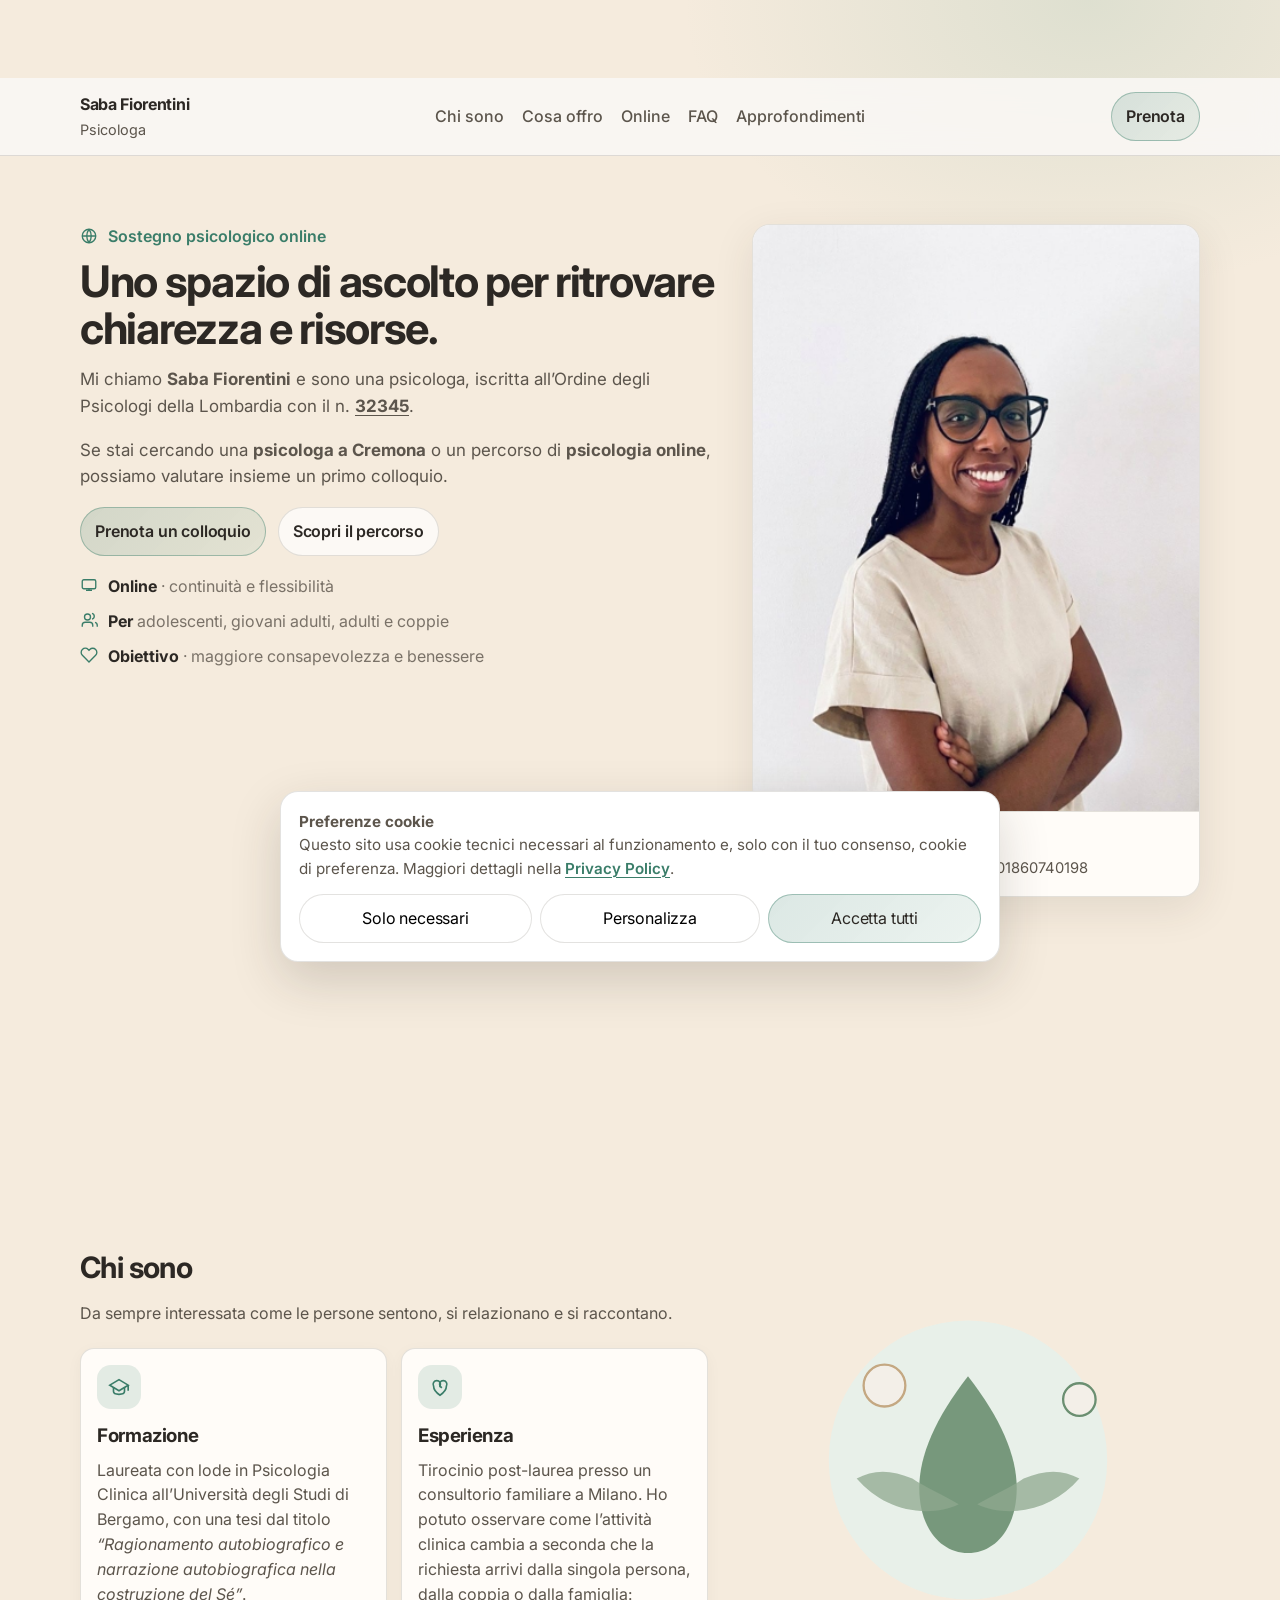
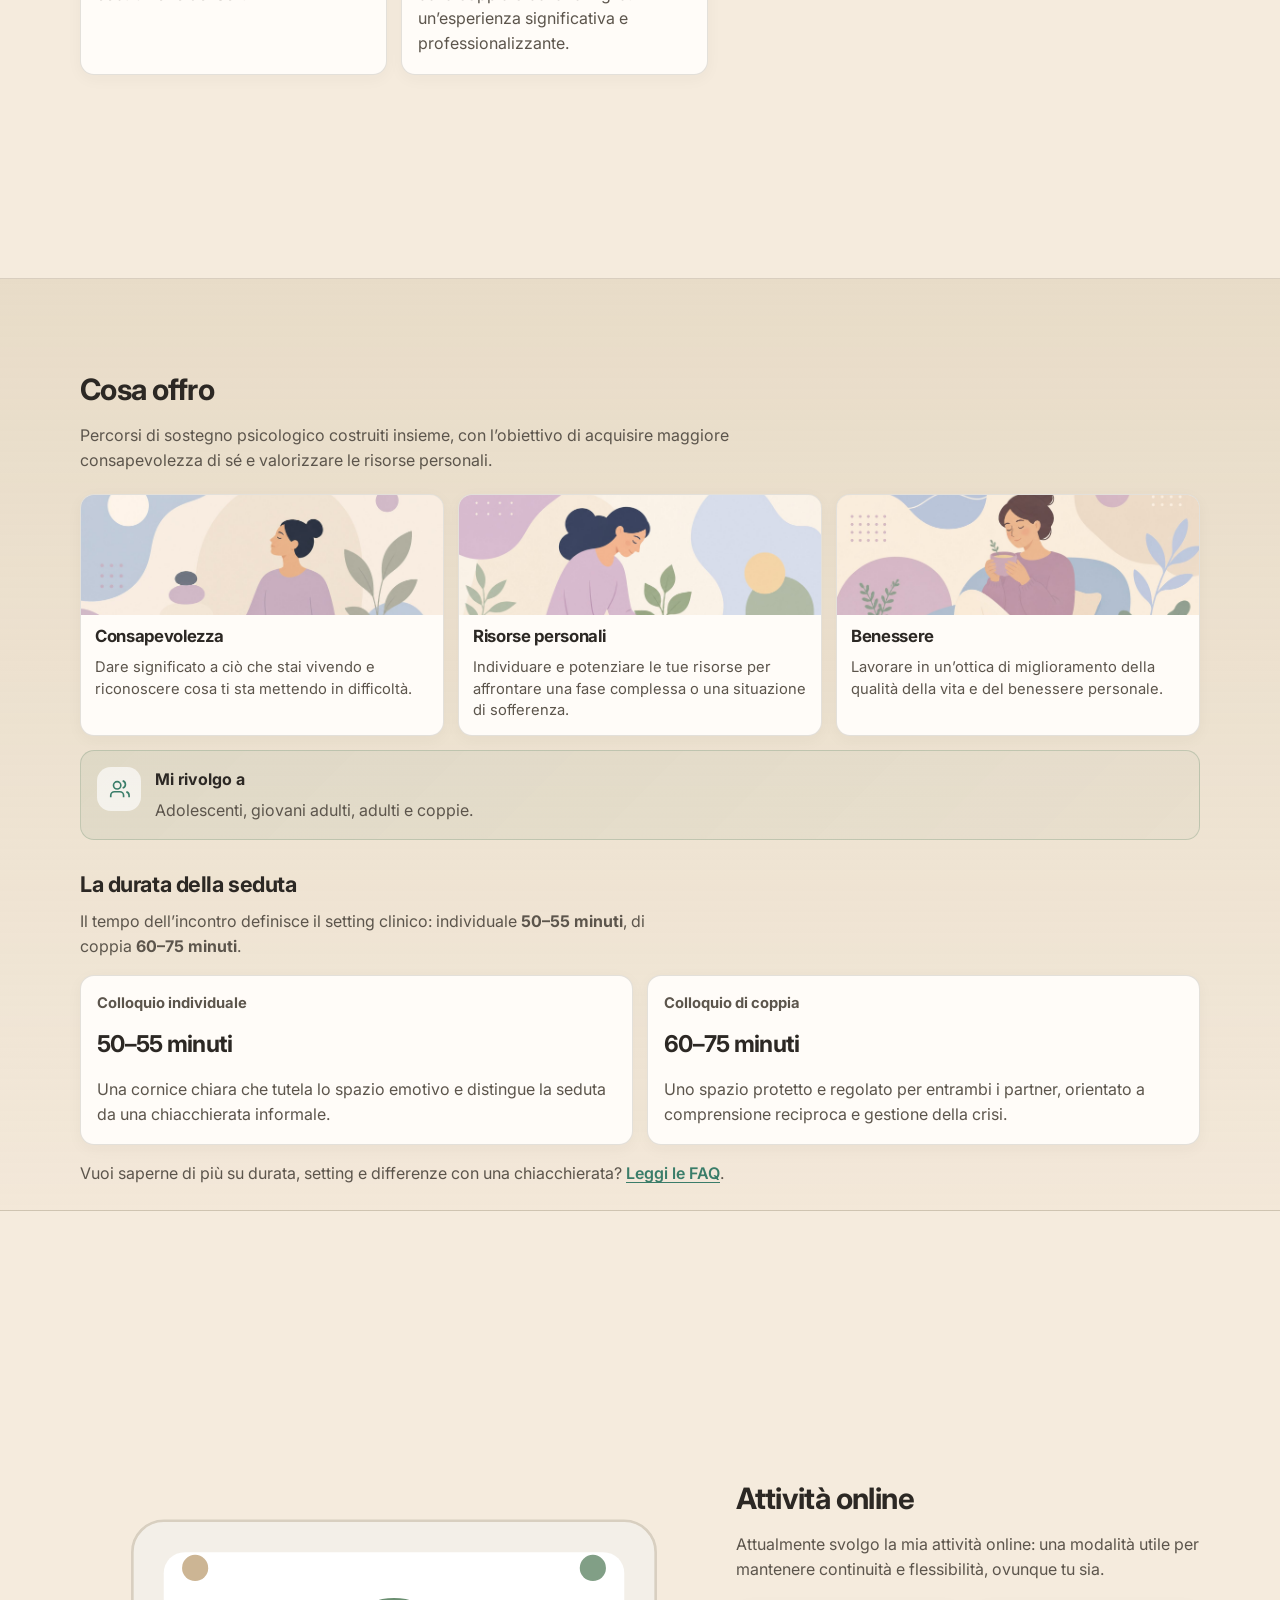
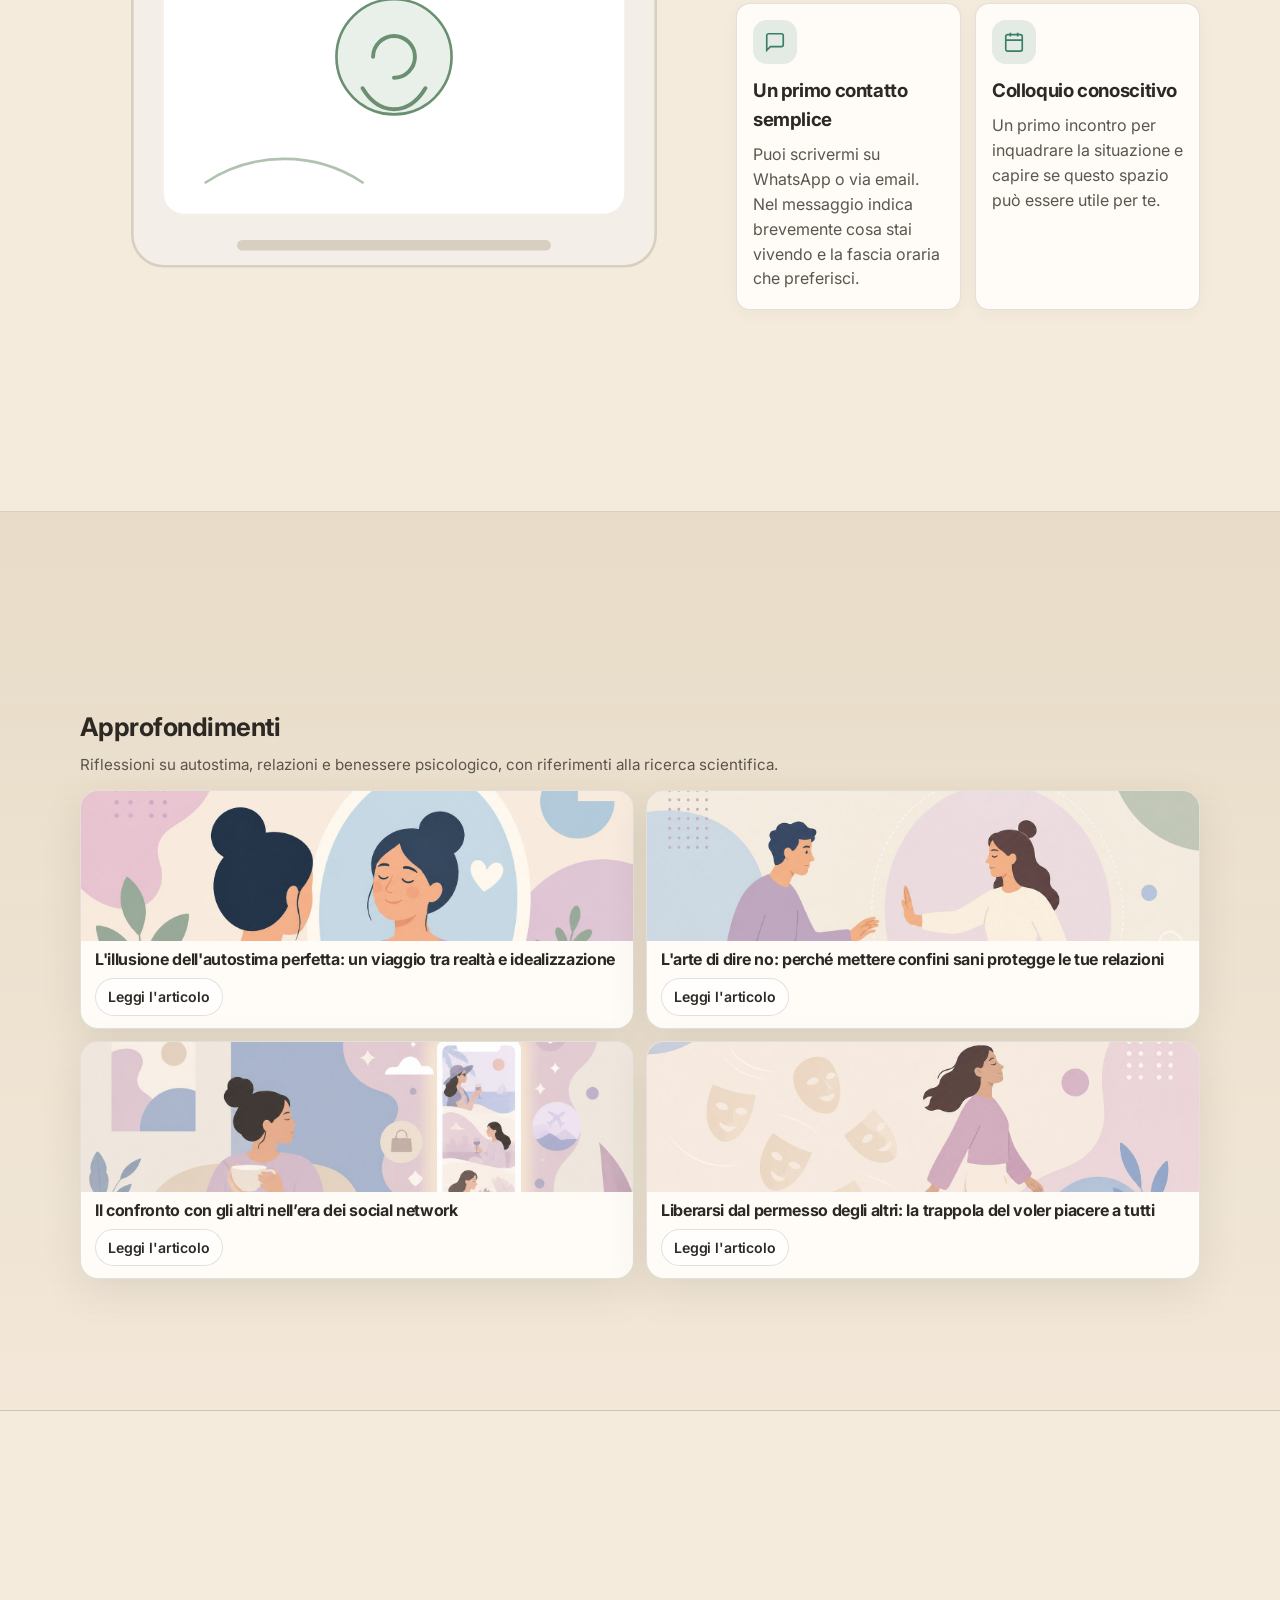
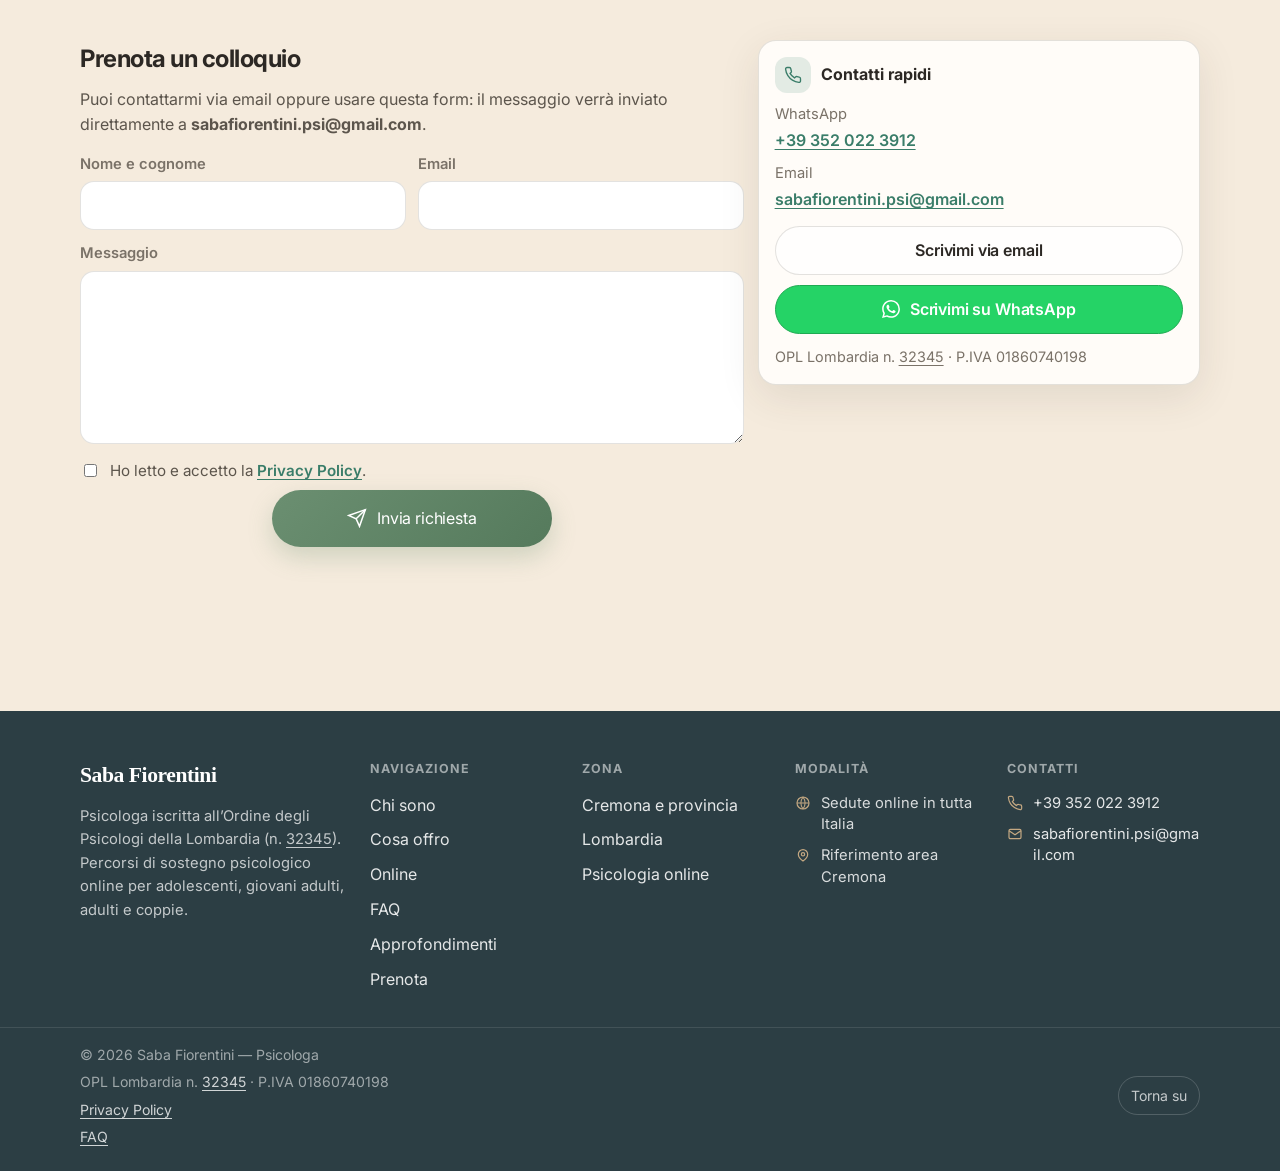
==== commit a5208695: "Sistemazione testo" ====
--- a/index.html
+++ b/index.html
@@ -170,8 +170,7 @@
               <div class="section-head">
                 <h2>Chi sono</h2>
                 <p>
-                  Formazione clinica e interesse per la narrazione autobiografica,
-                  con uno sguardo attento a come le persone sentono, si relazionano e
+                  Da sempre interessata come le persone sentono, si relazionano e
                   si raccontano.
                 </p>
               </div>
--- a/styles.css
+++ b/styles.css
@@ -2,18 +2,18 @@
    Variabili CSS — palette, spaziature e dimensioni condivise
    ========================================================================== */
 :root {
-  --bg: #faf8f5;
-  --bg-soft: #f3efe8;
-  --card: #ffffff;
-  --card-strong: #ffffff;
-  --stroke: rgba(60, 50, 40, 0.12);
+  --bg: #f5ebdd;
+  --bg-soft: #e8dcc8;
+  --card: #fffcf8;
+  --card-strong: #fffcf8;
+  --stroke: rgba(60, 50, 40, 0.14);
   --text: #2c2824;
   --muted: #5c554c;
   --muted-2: #7a7268;
-  --accent: #6b8f71;
-  --accent-2: #8fa88f;
-  --accent-soft: rgba(107, 143, 113, 0.12);
-  --shadow: 0 12px 40px rgba(60, 50, 40, 0.08);
+  --accent: #3a7d69;
+  --accent-2: #8cb7a2;
+  --accent-soft: rgba(58, 125, 105, 0.14);
+  --shadow: 0 12px 40px rgba(60, 50, 40, 0.1);
   --radius: 18px;
   --radius-sm: 14px;
   --container: 1120px;
@@ -57,9 +57,9 @@
 body {
   margin: 0;
   font-family: Inter, system-ui, -apple-system, Segoe UI, Roboto, sans-serif;
-  background: radial-gradient(1200px 800px at 15% -10%, rgba(143, 168, 143, 0.18), transparent 55%),
-    radial-gradient(900px 650px at 85% 0%, rgba(210, 195, 170, 0.25), transparent 45%),
-    radial-gradient(900px 650px at 50% 120%, rgba(107, 143, 113, 0.1), transparent 40%),
+  background: radial-gradient(1200px 800px at 15% -10%, rgba(210, 193, 167, 0.45), transparent 55%),
+    radial-gradient(900px 650px at 85% 0%, rgba(140, 183, 162, 0.22), transparent 45%),
+    radial-gradient(900px 650px at 50% 120%, rgba(58, 125, 105, 0.1), transparent 40%),
     var(--bg);
   color: var(--text);
   line-height: 1.55;
@@ -224,14 +224,14 @@
 }
 
 .btn--primary {
-  border-color: rgba(107, 143, 113, 0.4);
-  background: linear-gradient(135deg, rgba(107, 143, 113, 0.18), rgba(143, 168, 143, 0.14));
+  border-color: rgba(58, 125, 105, 0.4);
+  background: linear-gradient(135deg, rgba(58, 125, 105, 0.18), rgba(140, 183, 162, 0.16));
   color: var(--text);
 }
 
 .btn--primary:hover {
-  border-color: rgba(107, 143, 113, 0.55);
-  background: linear-gradient(135deg, rgba(107, 143, 113, 0.28), rgba(143, 168, 143, 0.22));
+  border-color: rgba(58, 125, 105, 0.55);
+  background: linear-gradient(135deg, rgba(58, 125, 105, 0.28), rgba(140, 183, 162, 0.24));
 }
 
 .btn--ghost {
@@ -399,7 +399,7 @@
 }
 
 .section--alt {
-  background: linear-gradient(180deg, var(--bg-soft), rgba(243, 239, 232, 0.5));
+  background: linear-gradient(180deg, var(--bg-soft), rgba(241, 230, 214, 0.65));
   border-top: 1px solid var(--stroke);
   border-bottom: 1px solid var(--stroke);
 }
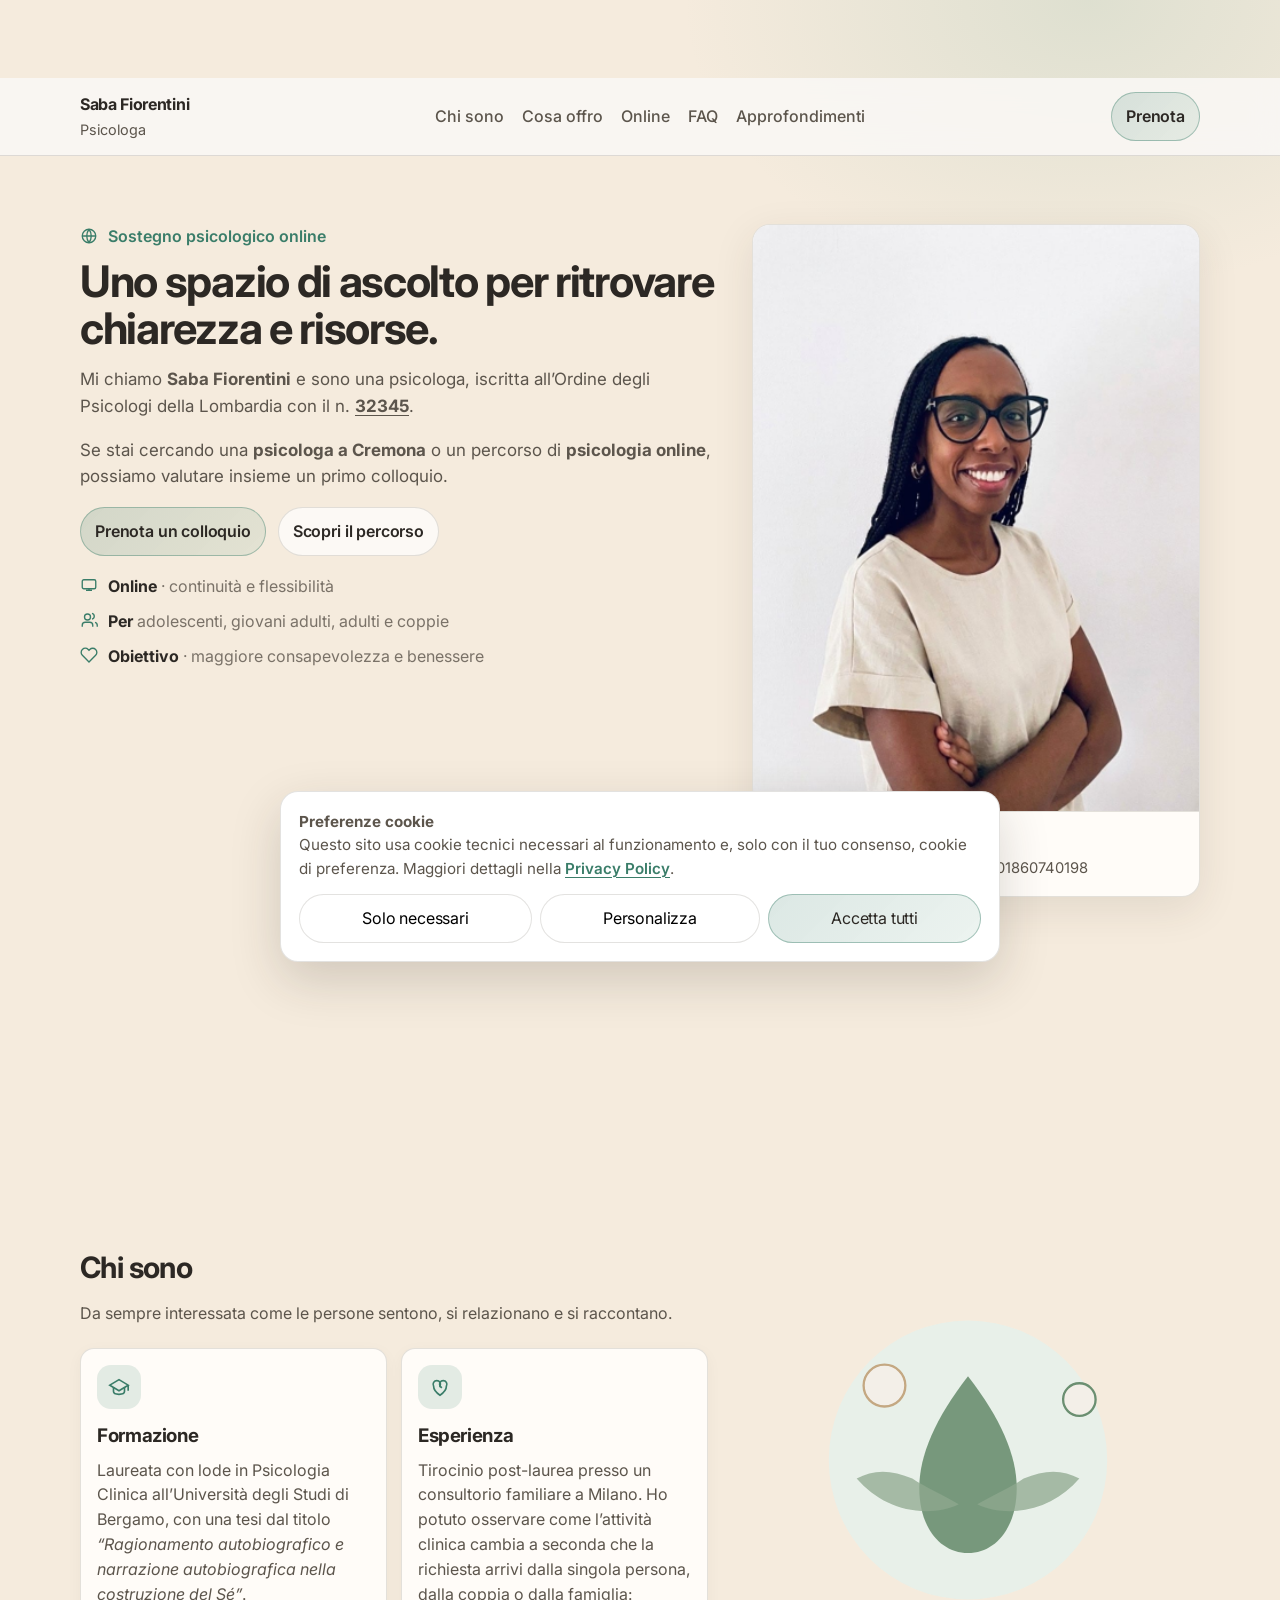
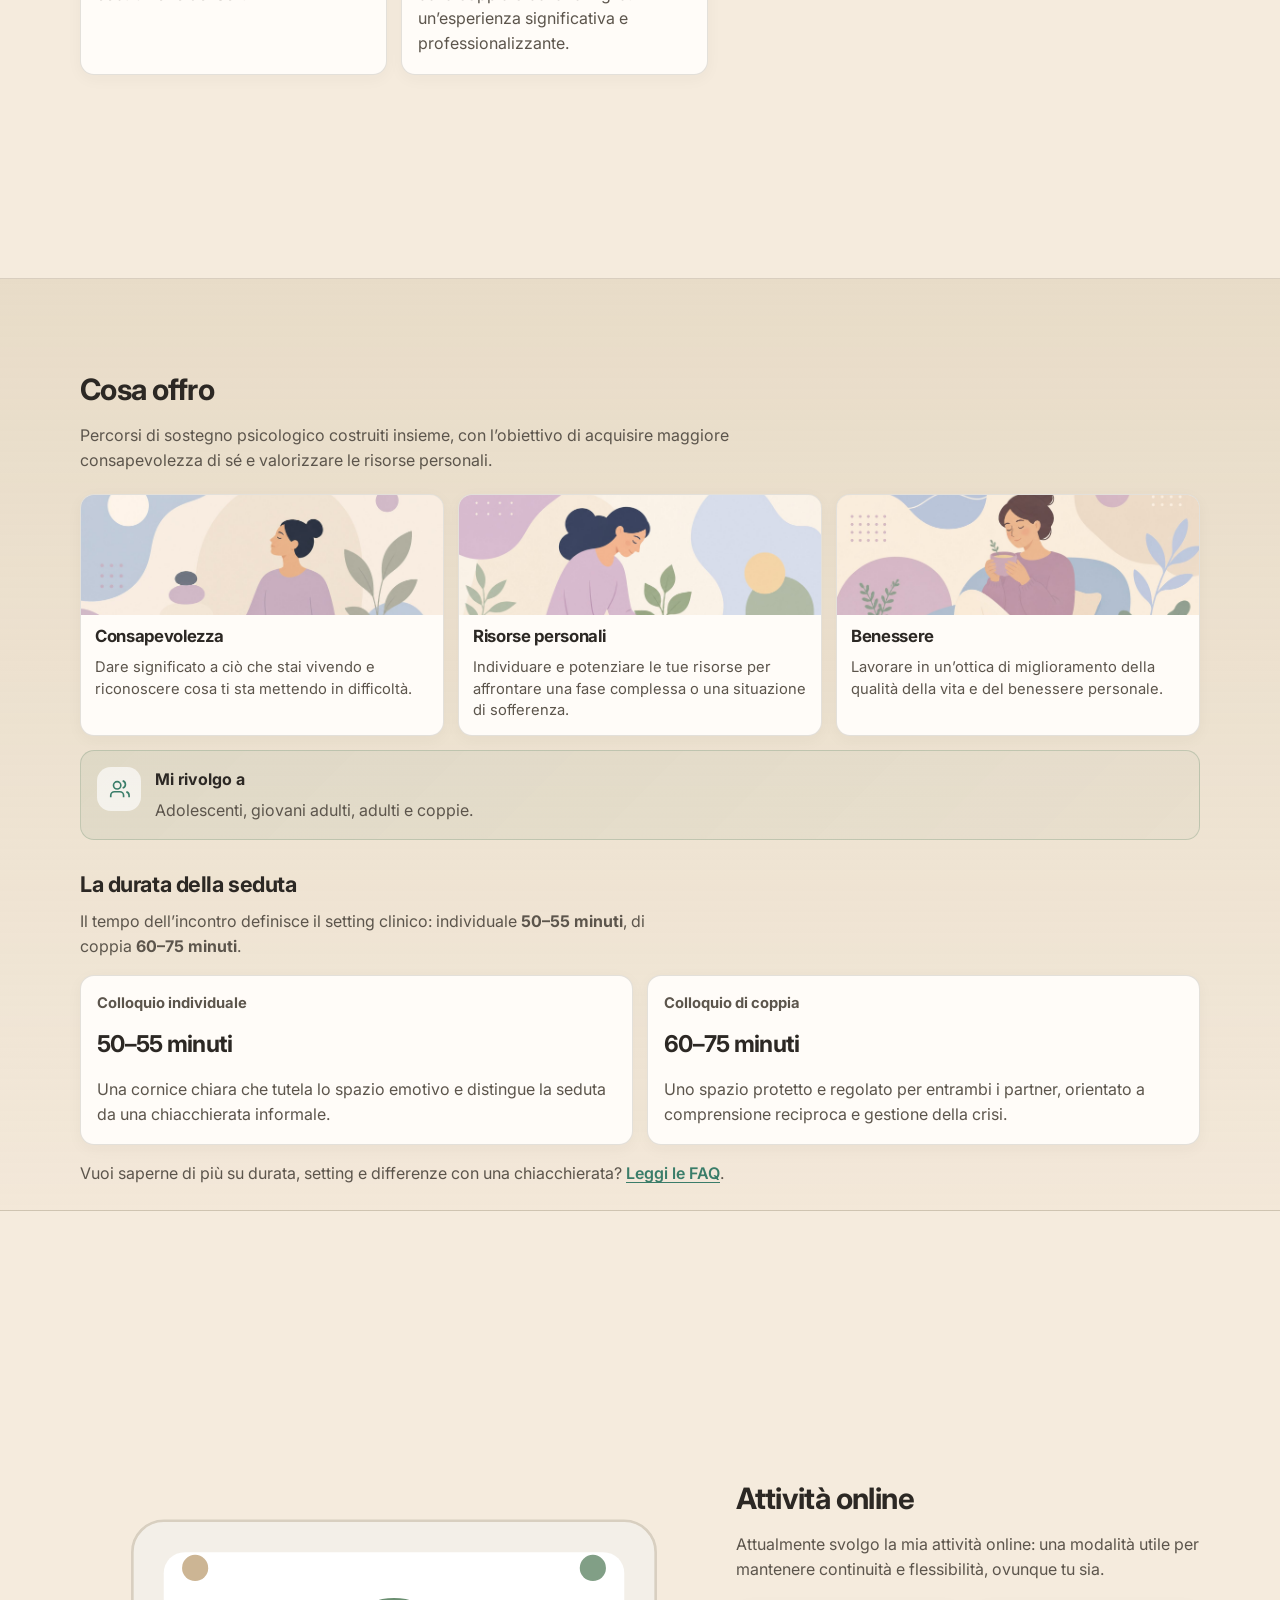
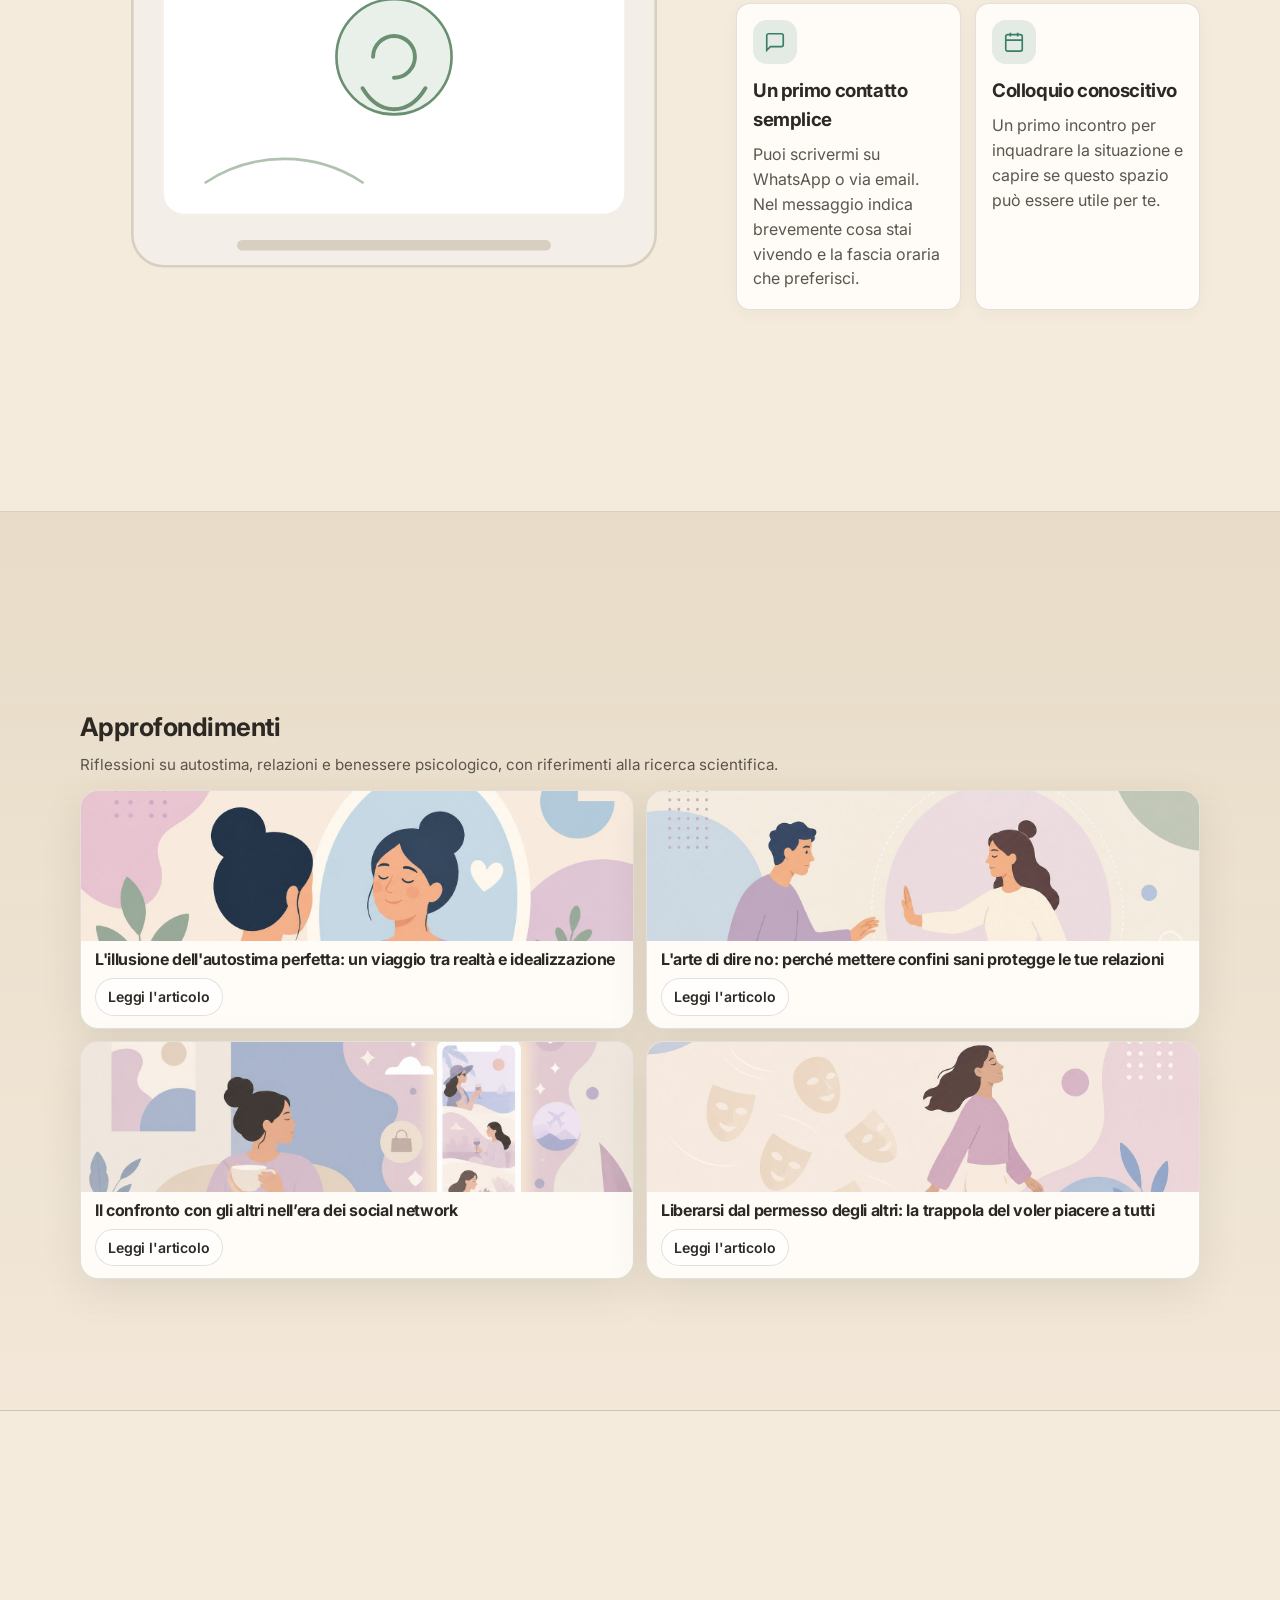
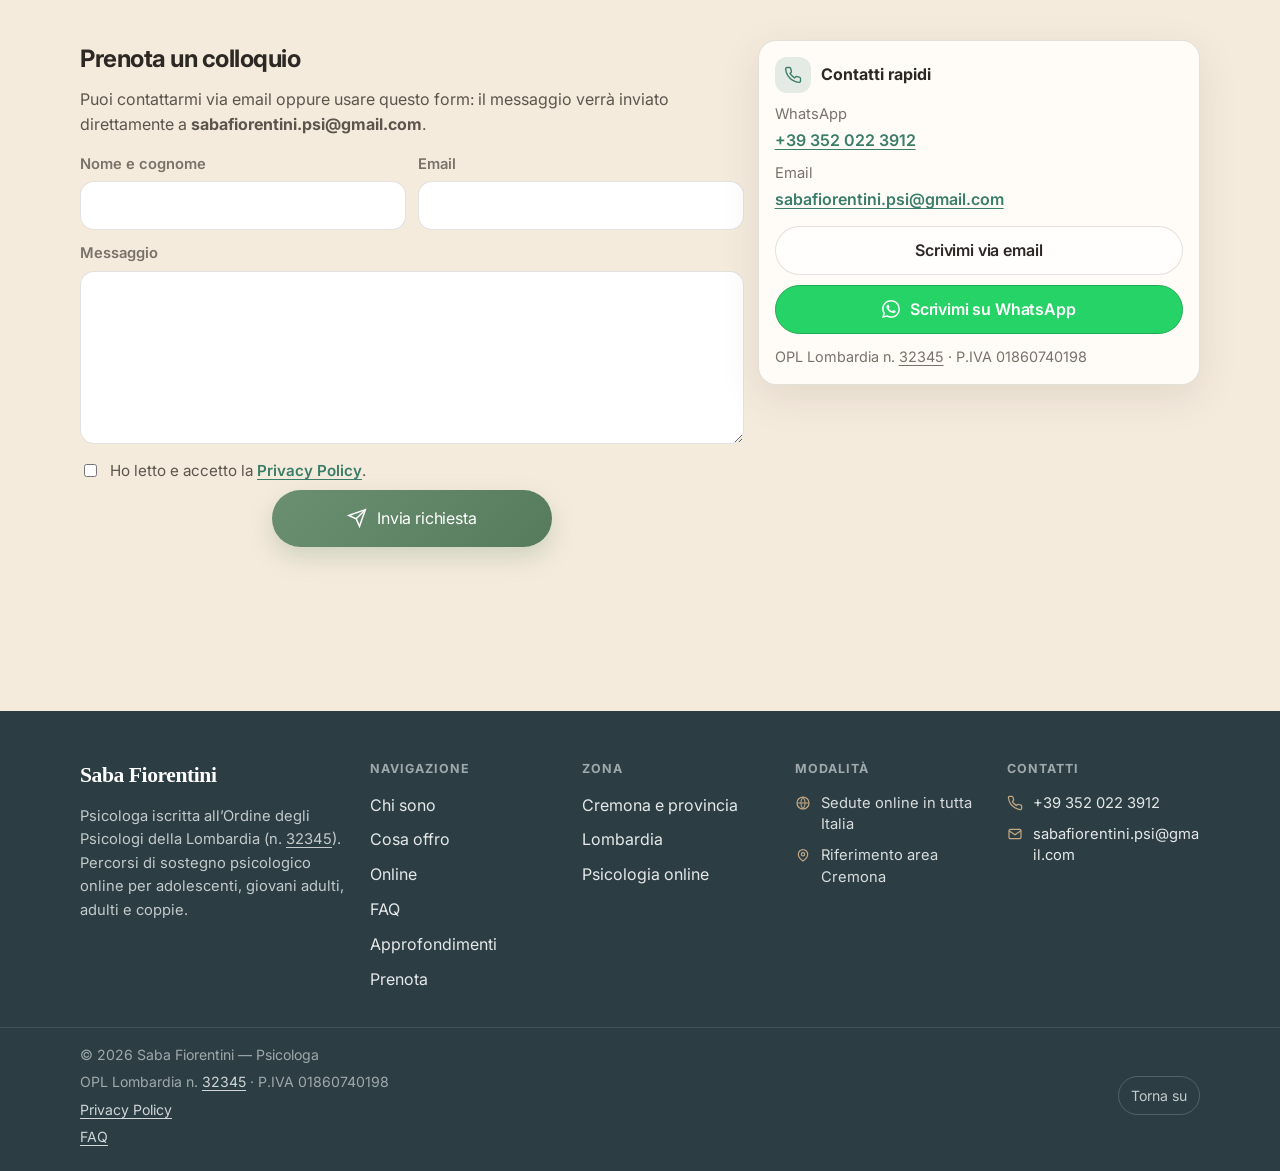
==== commit f904d482: "Errore battitura" ====
--- a/index.html
+++ b/index.html
@@ -443,7 +443,7 @@
             <div class="cta-copy">
               <h2>Prenota un colloquio</h2>
               <p>
-                Puoi contattarmi via email oppure usare questa form: il messaggio
+                Puoi contattarmi via email oppure usare questo form: il messaggio
                 verrà inviato direttamente a
                 <strong>sabafiorentini.psi@gmail.com</strong>.
               </p>
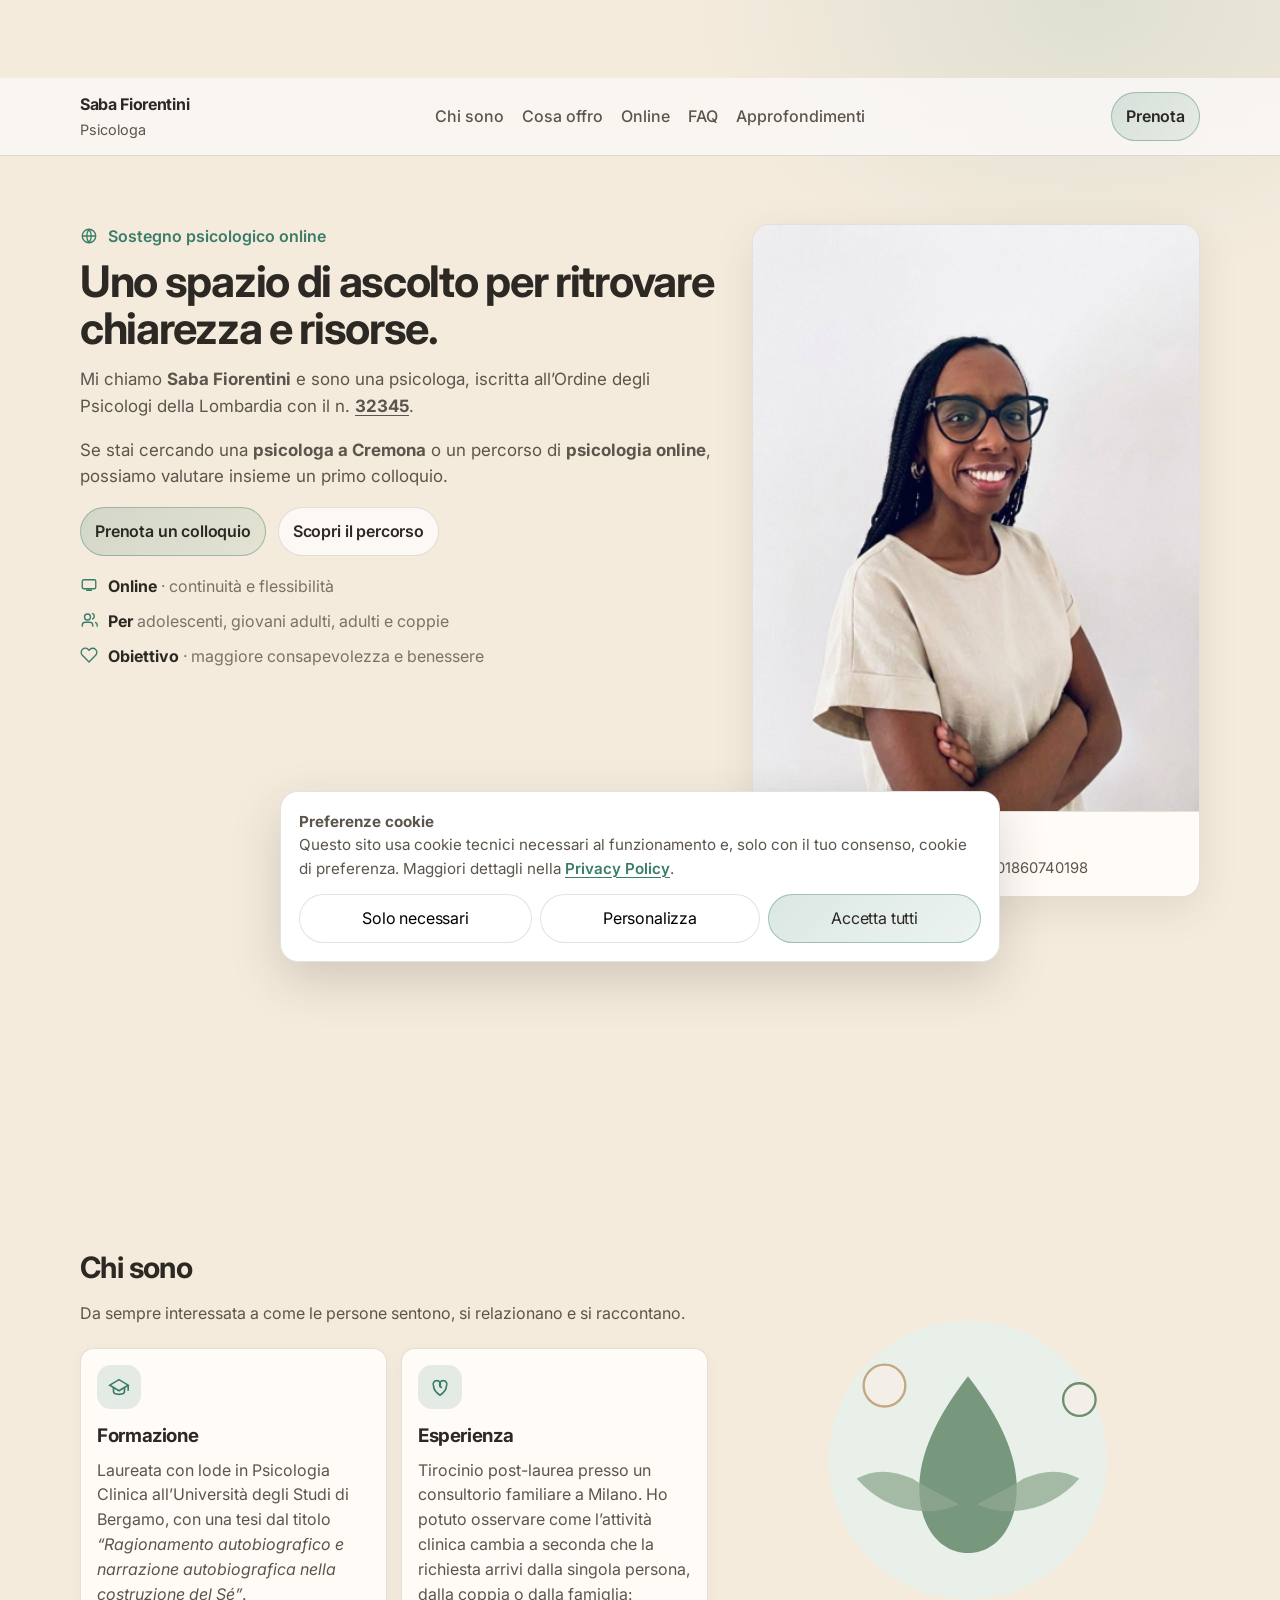
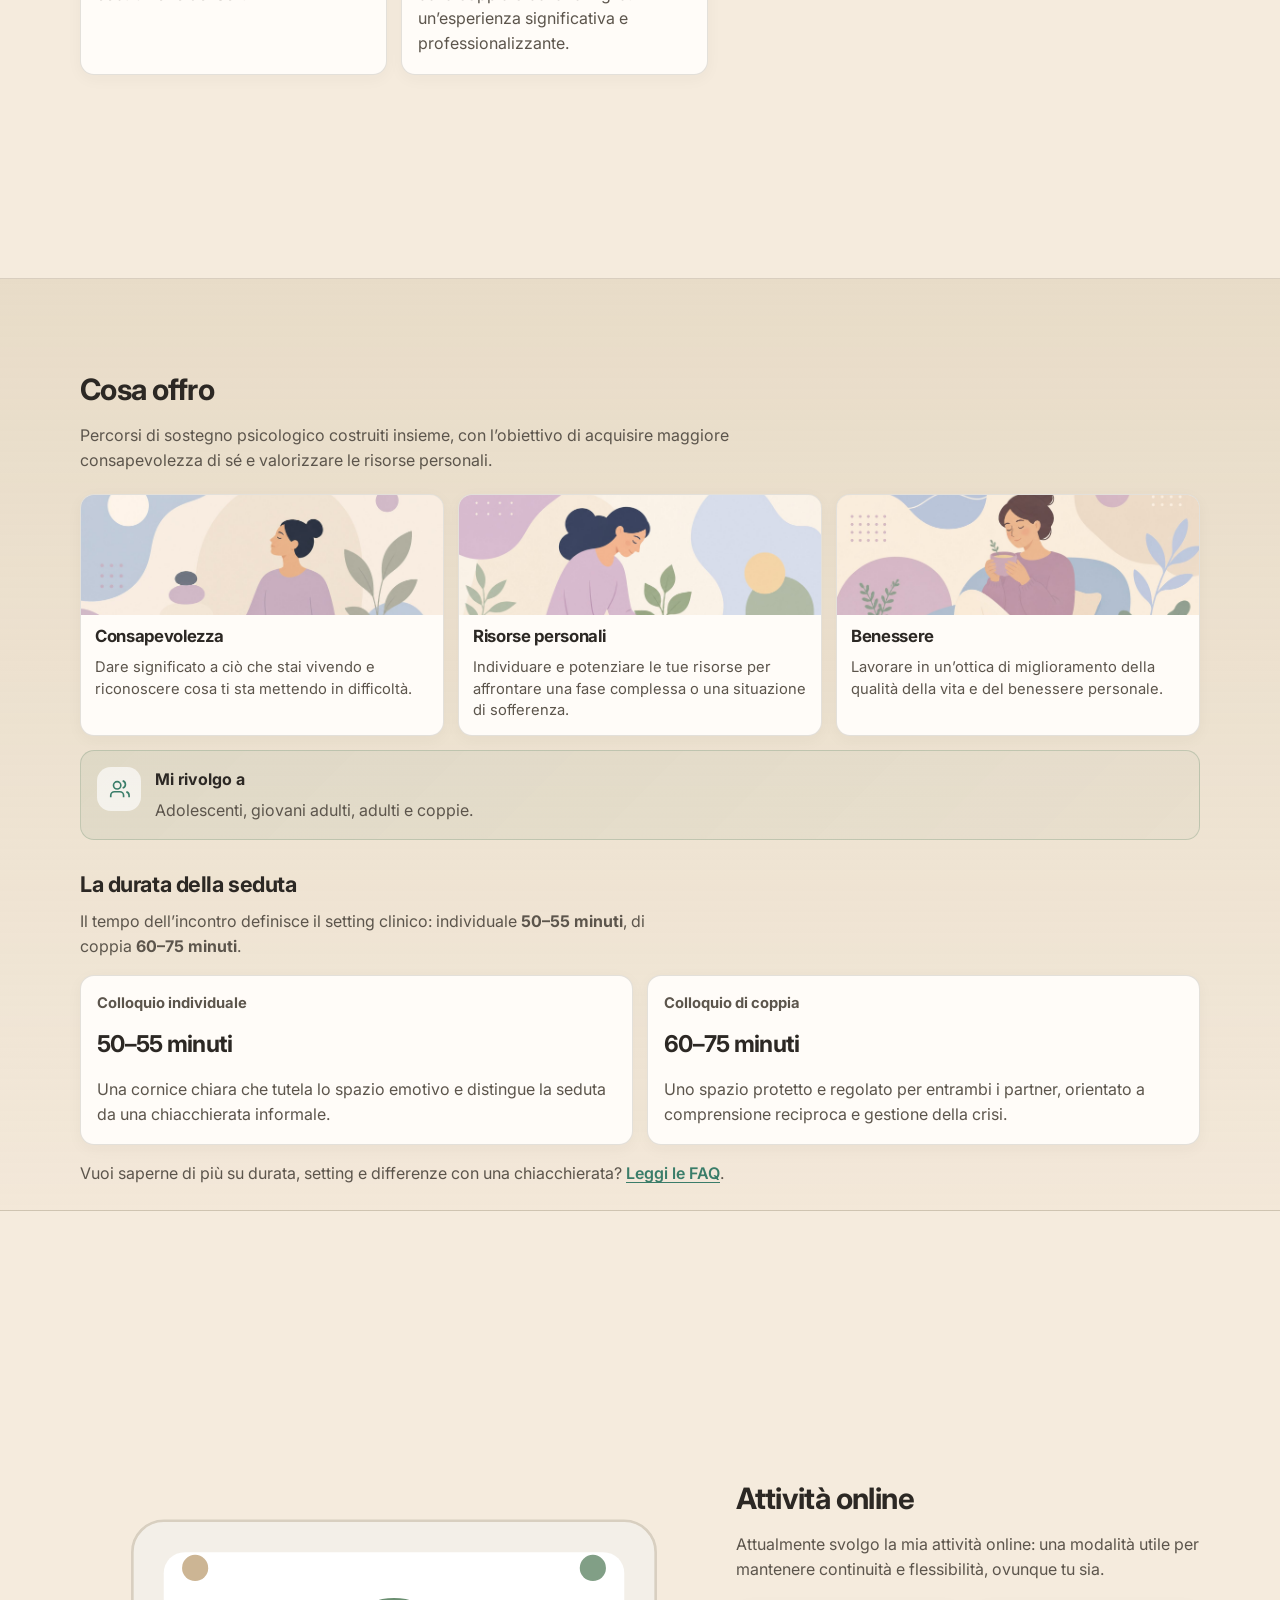
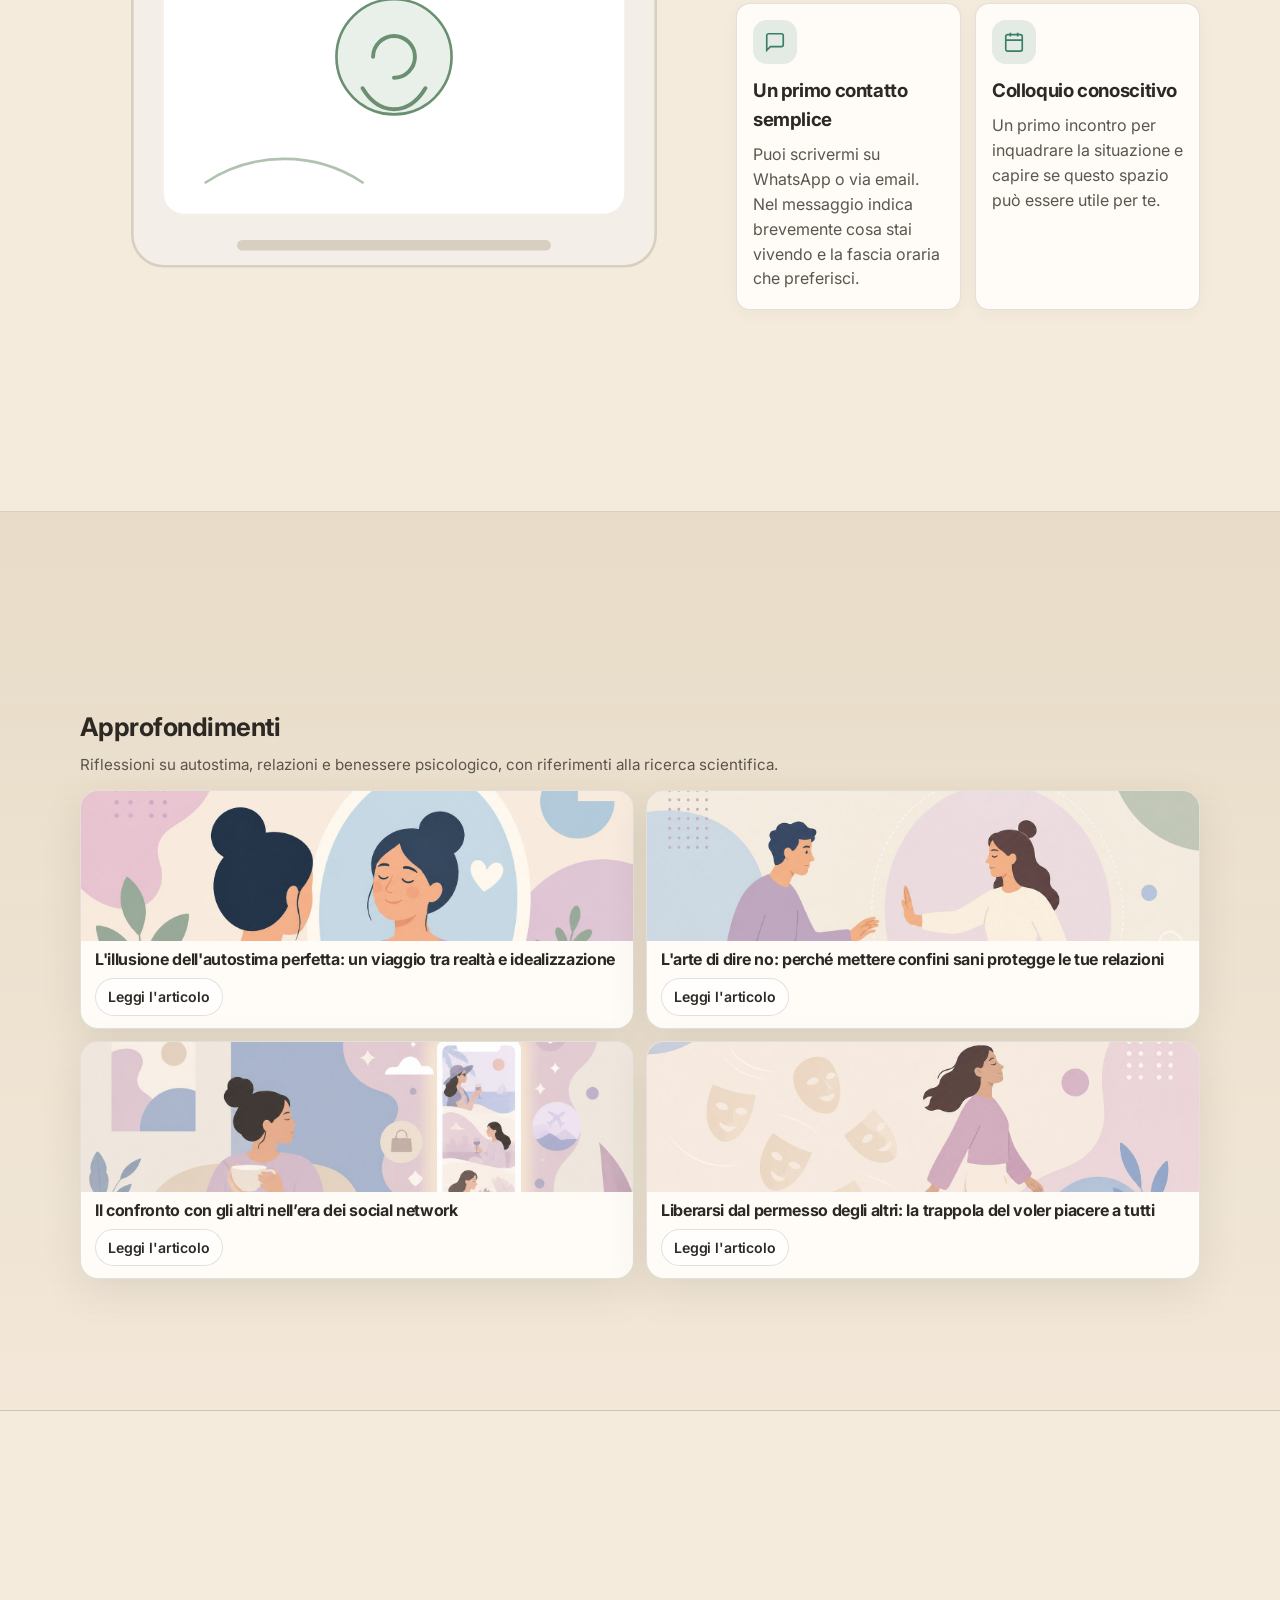
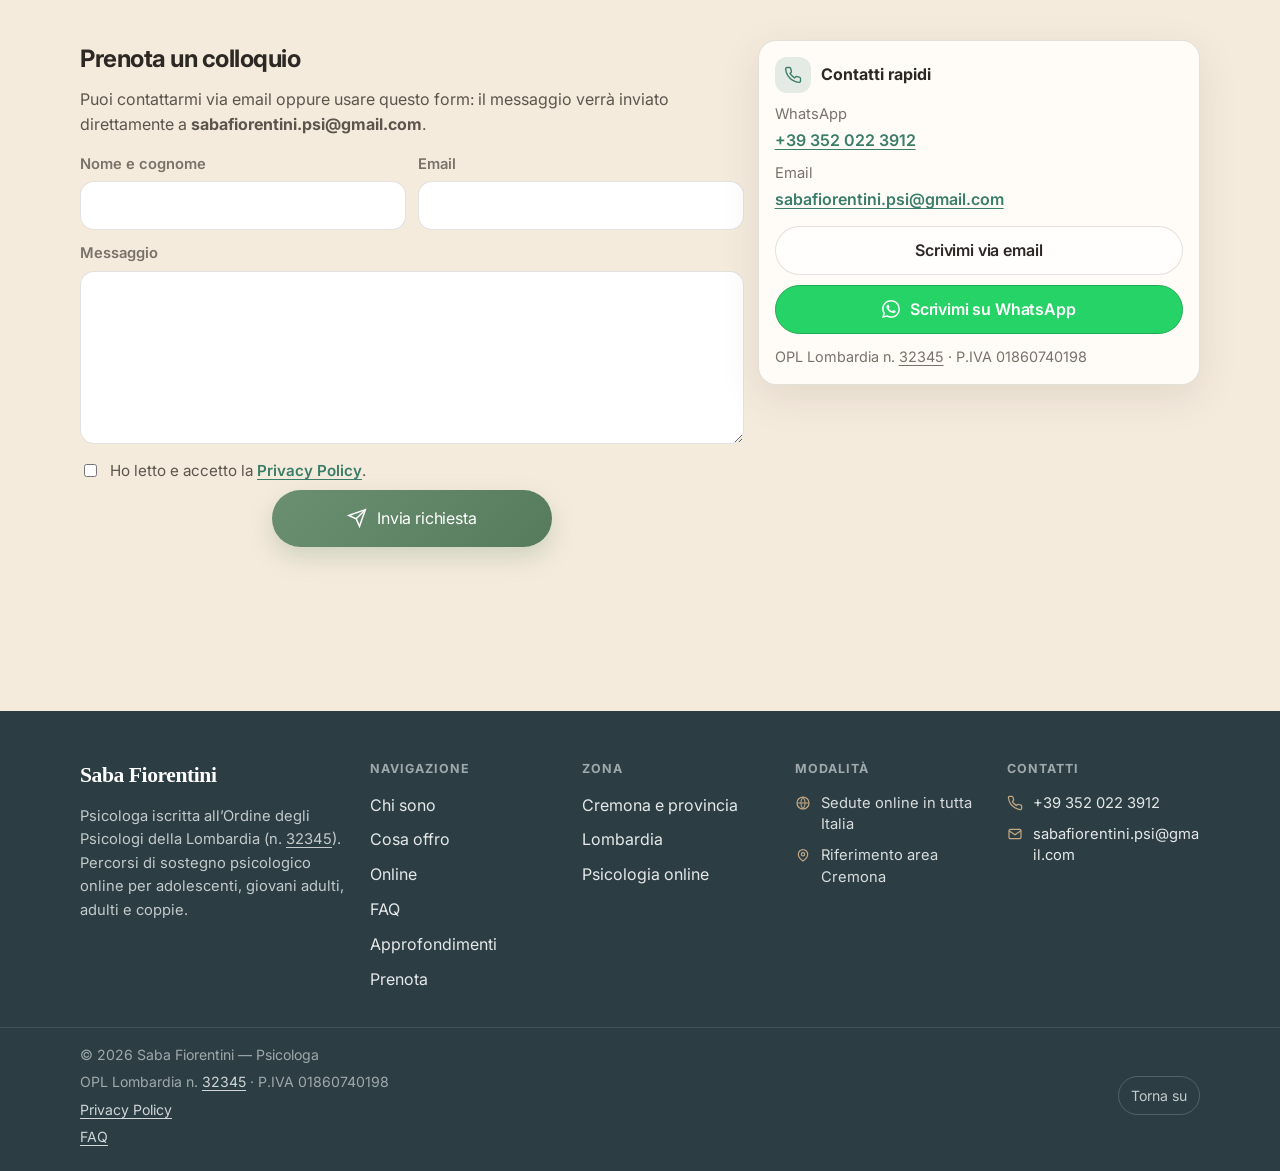
==== commit 6bbbc411: "Errore battitura" ====
--- a/index.html
+++ b/index.html
@@ -170,7 +170,7 @@
               <div class="section-head">
                 <h2>Chi sono</h2>
                 <p>
-                  Da sempre interessata come le persone sentono, si relazionano e
+                  Da sempre interessata a come le persone sentono, si relazionano e
                   si raccontano.
                 </p>
               </div>
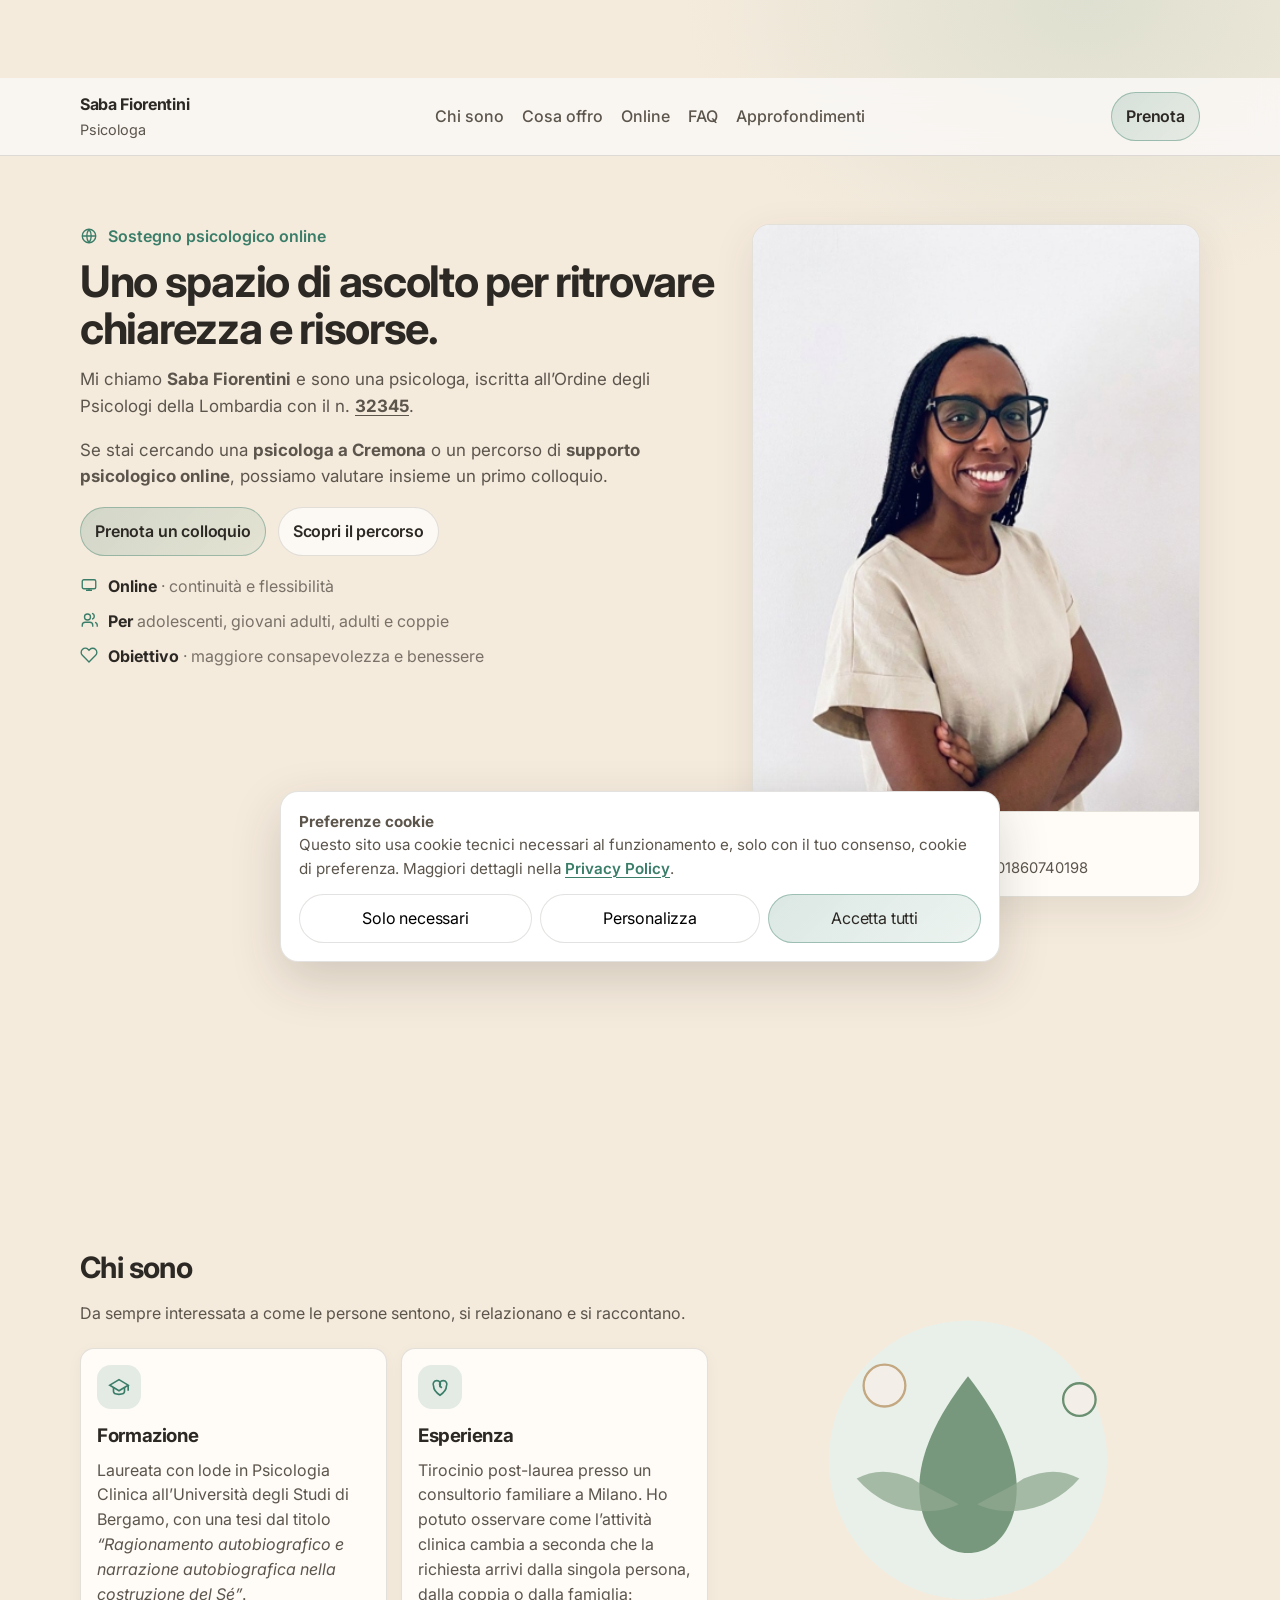
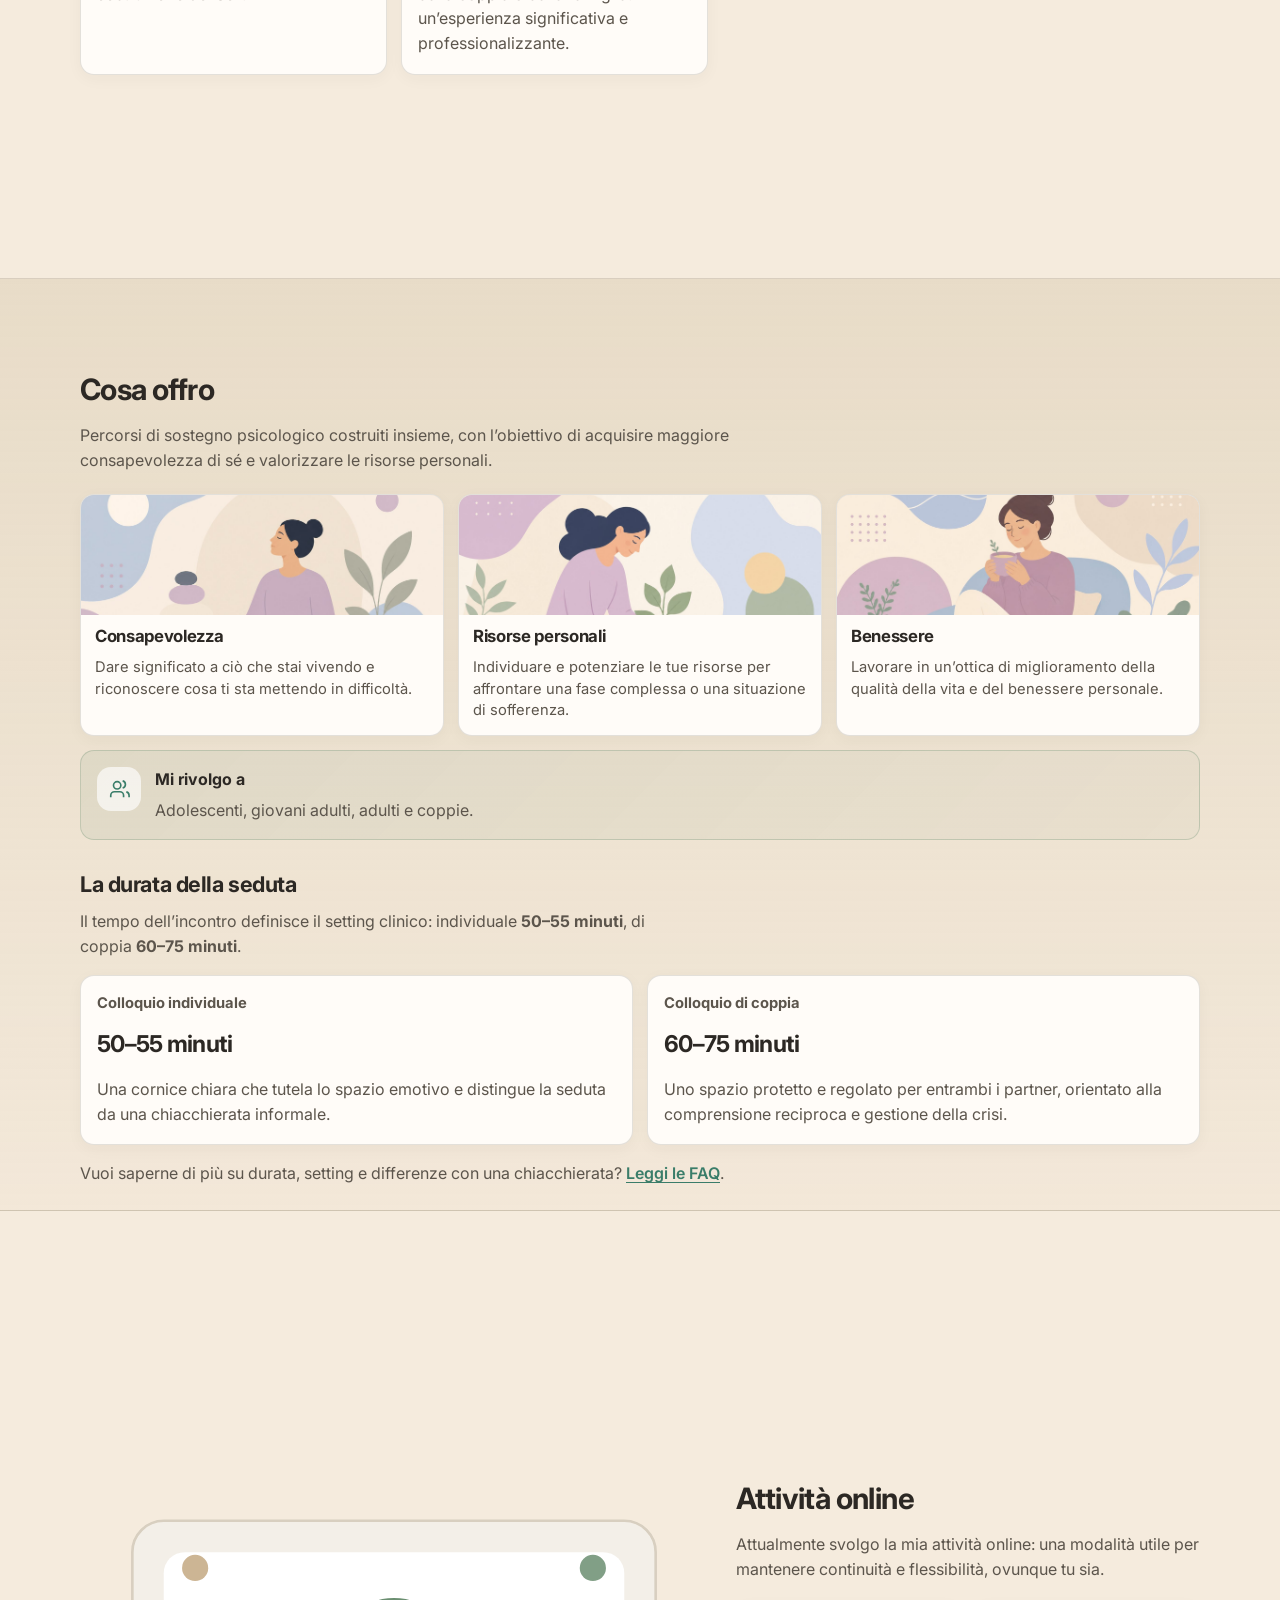
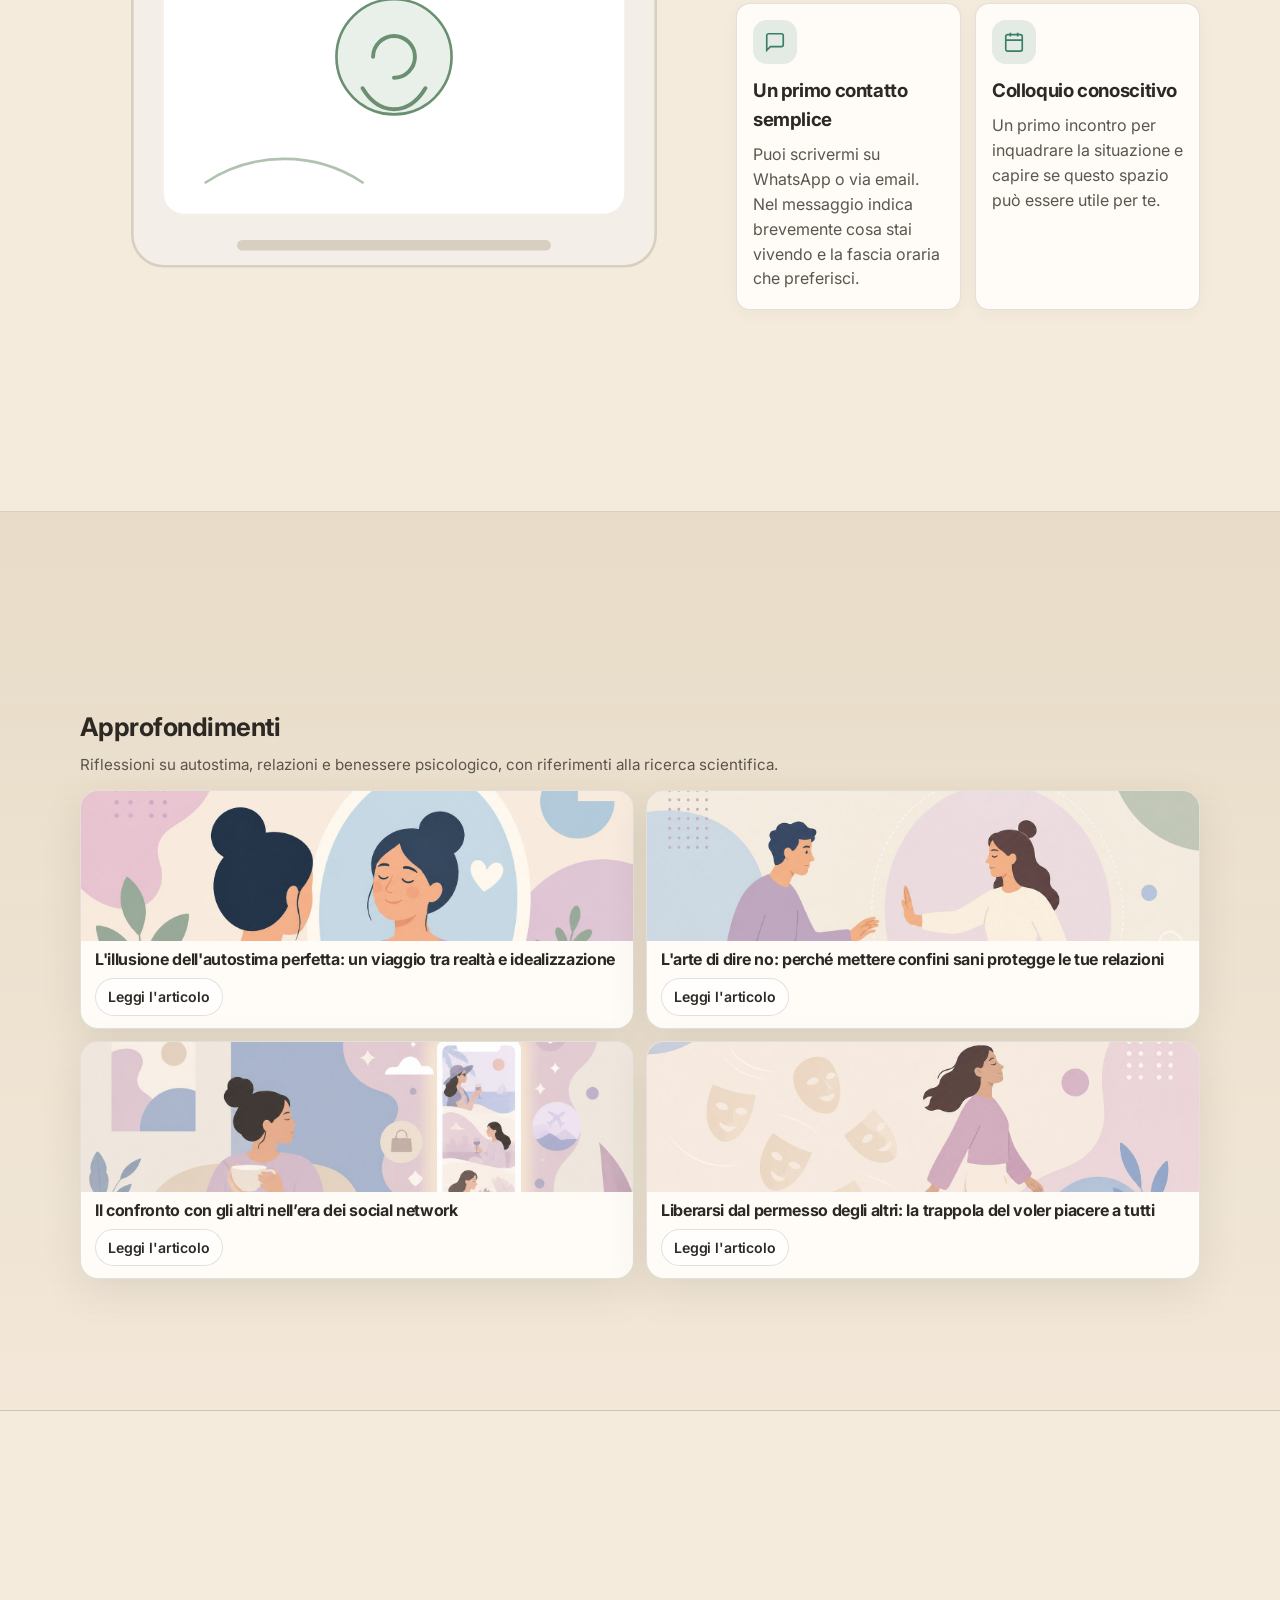
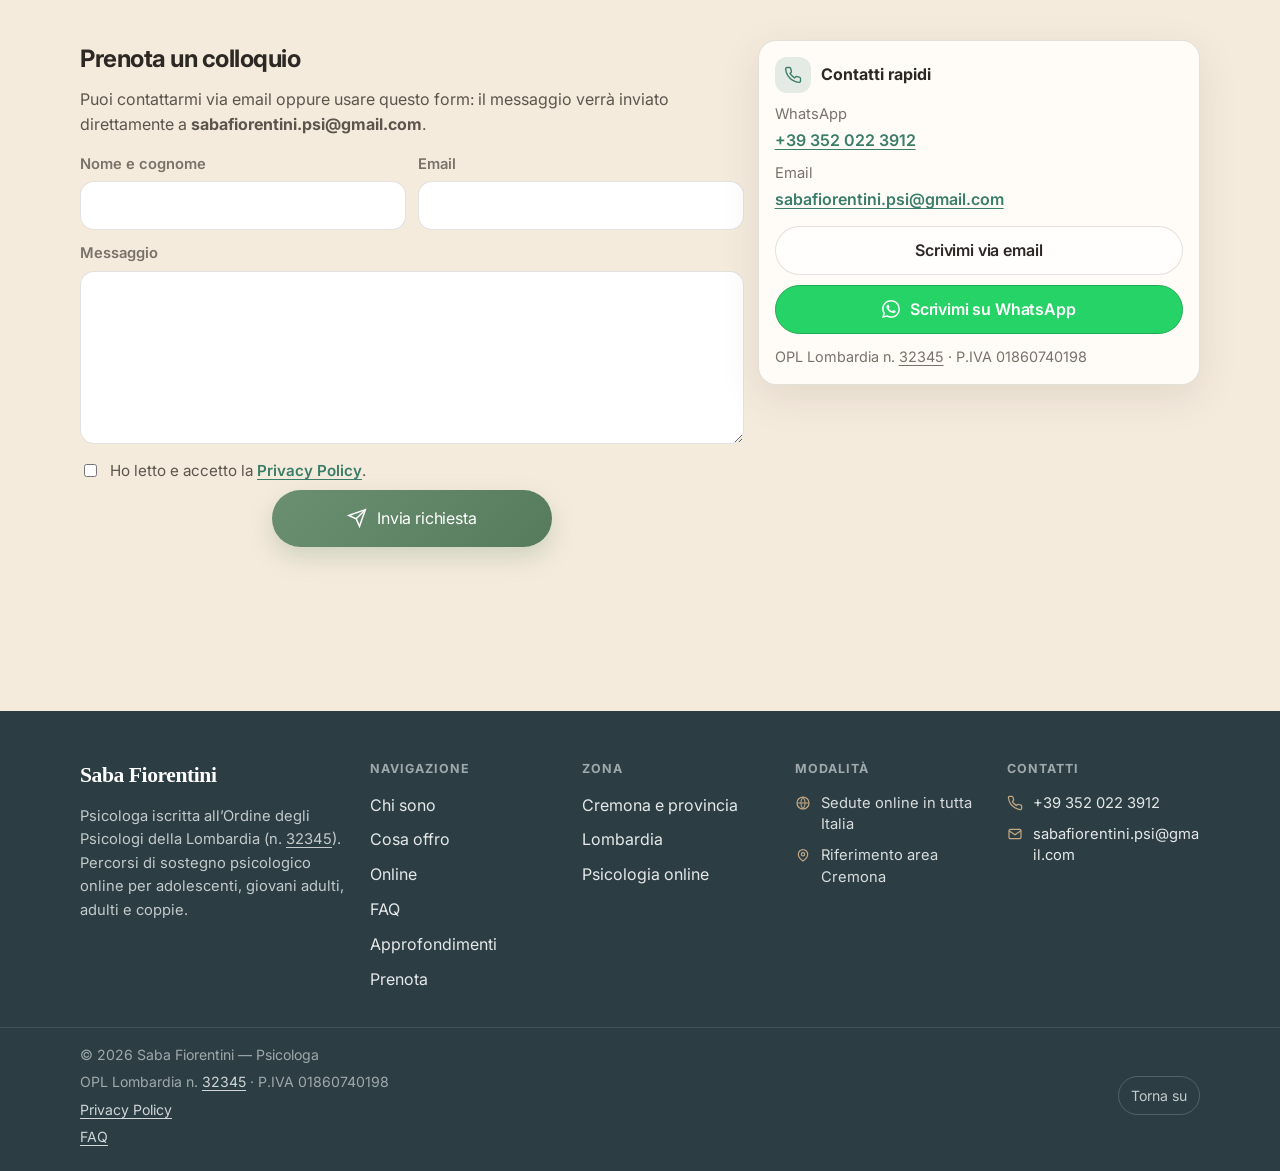
==== commit 14f0e89f: "sistemato altri testi" ====
--- a/index.html
+++ b/index.html
@@ -110,7 +110,7 @@
             </p>
             <p class="lead">
               Se stai cercando una <strong>psicologa a Cremona</strong> o un
-              percorso di <strong>psicologia online</strong>, possiamo valutare
+              percorso di <strong> supporto psicologico online</strong>, possiamo valutare
               insieme un primo colloquio.
             </p>
 
@@ -306,7 +306,7 @@
                 <h4 class="session-card__duration">60–75 minuti</h4>
                 <p>
                   Uno spazio protetto e regolato per entrambi i partner, orientato
-                  a comprensione reciproca e gestione della crisi.
+                  alla comprensione reciproca e gestione della crisi.
                 </p>
               </article>
             </div>
